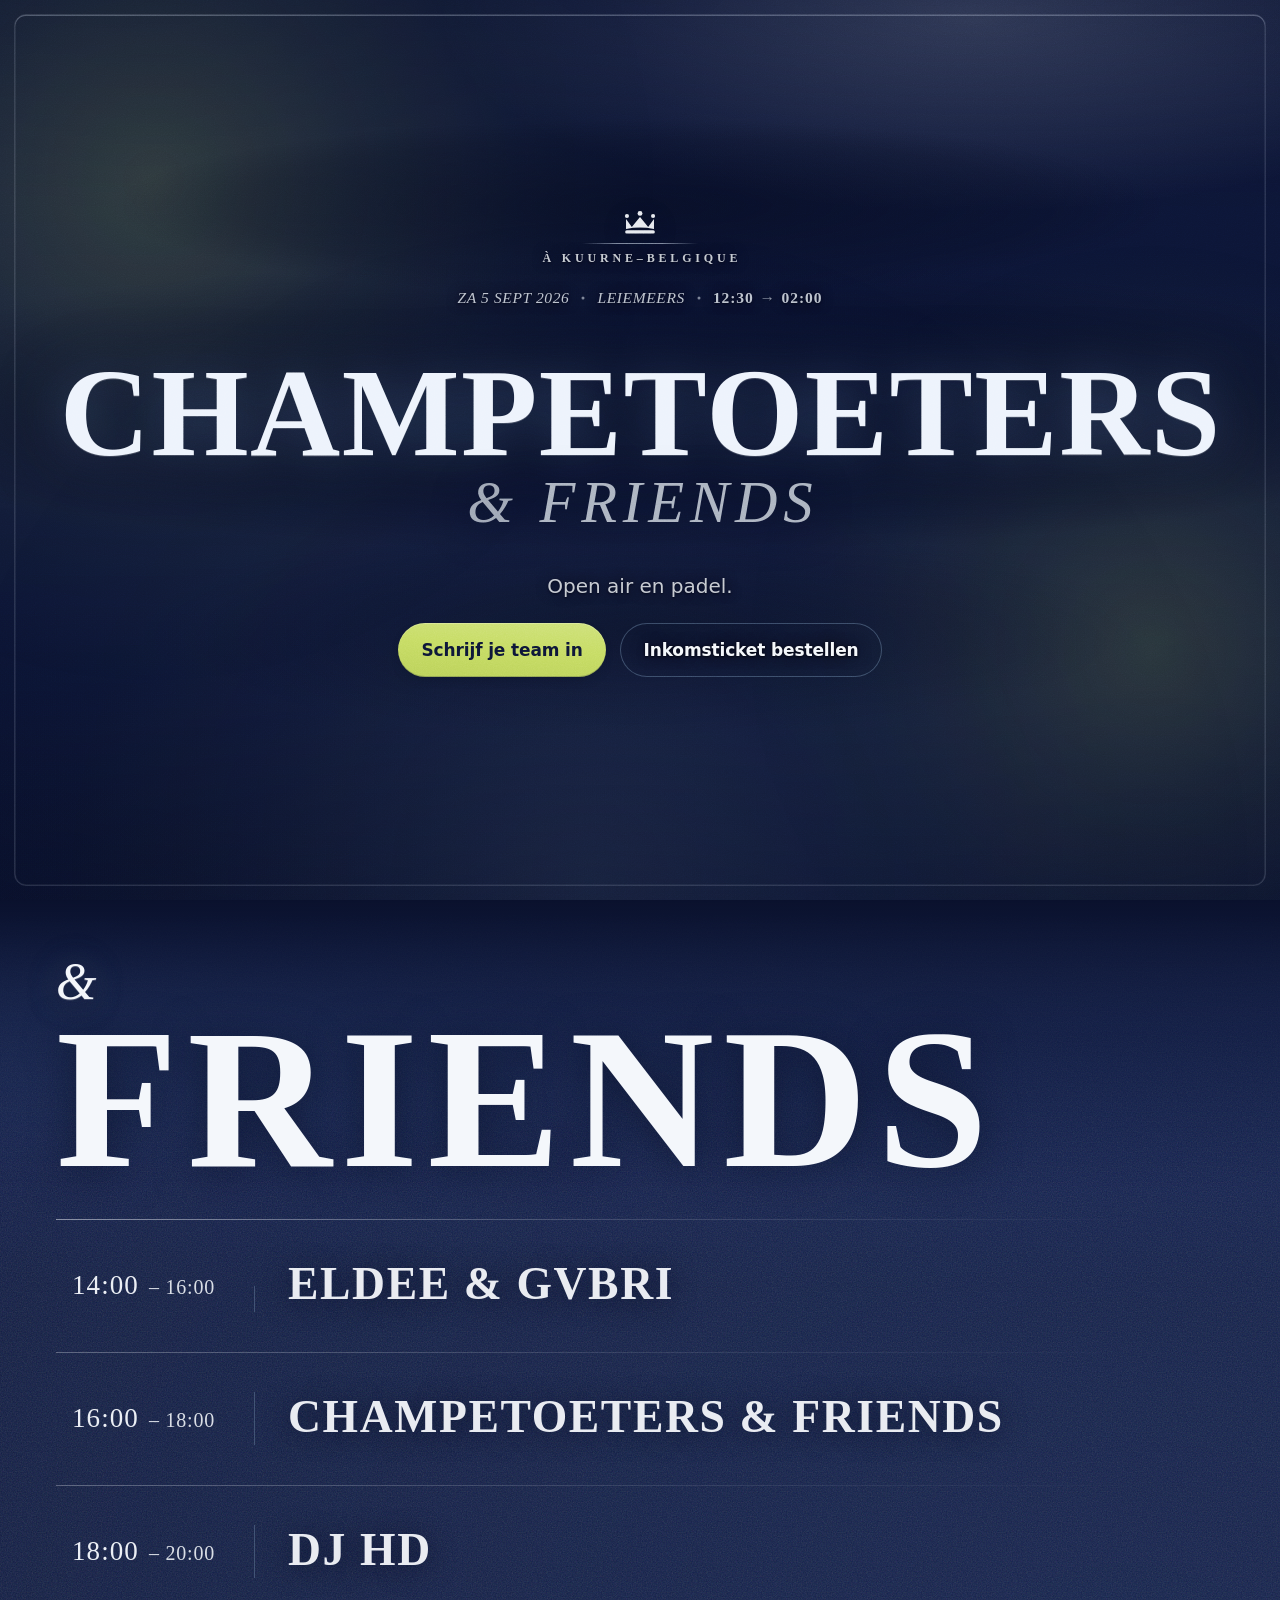
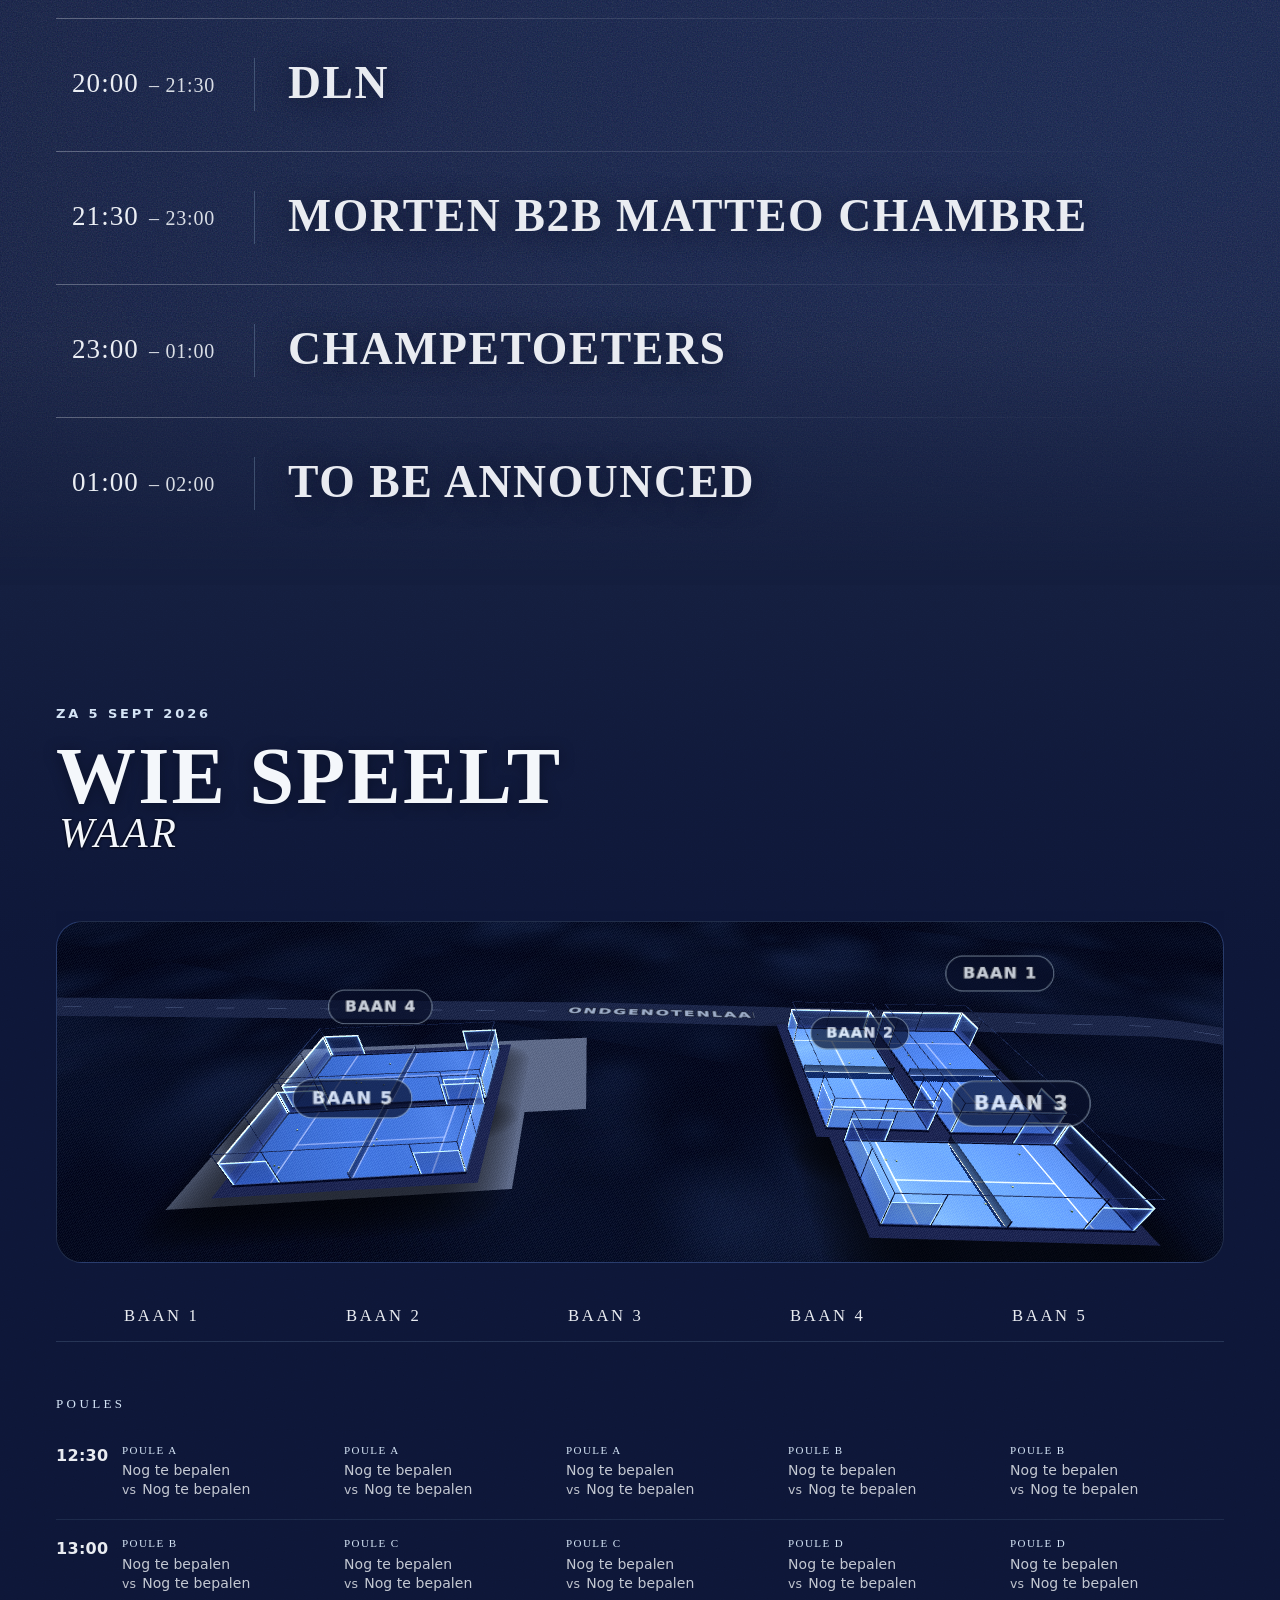
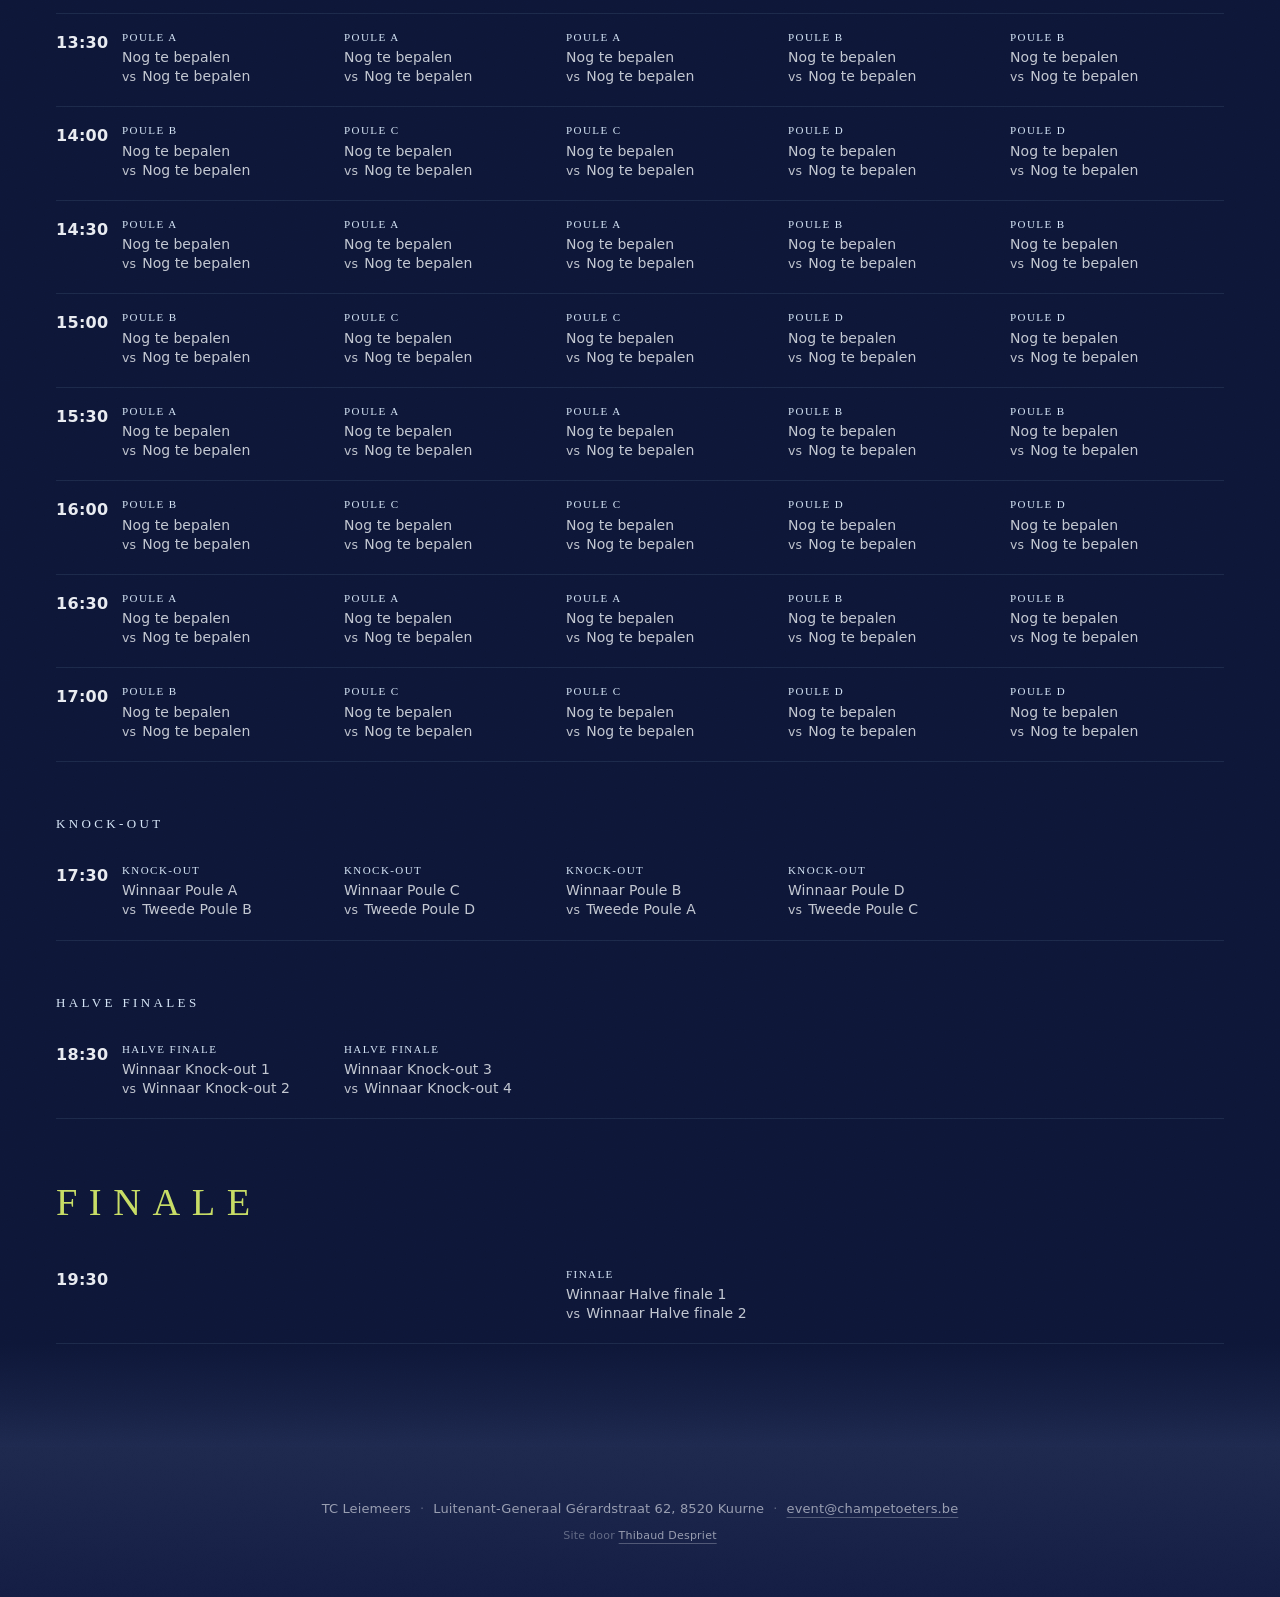
==== index.html @ 728d6260 "Revert "speelschema: elke onbekende ploeg leest \"TBD\"" TBD las slechter in het raster. Terug naar " ====
<!doctype html>
<html lang="nl" class="has-glass-filters page-landing">
<head>
<meta charset="utf-8">
<meta name="viewport" content="width=device-width, initial-scale=1, viewport-fit=cover">
<meta name="theme-color" content="#0D1637">
<title>CHAMPETOETERS</title>
<meta name="description" content="CHAMPETOETERS &amp; FRIENDS. Open air en padel op TC Leiemeers in Kuurne. Zaterdag 5 september 2026, van 12:30 tot 02:00.">
<meta property="og:title" content="CHAMPETOETERS &amp; FRIENDS · Open air en padel">
<meta property="og:description" content="TC Leiemeers, Kuurne · zaterdag 5 september 2026 · 12:30 → 02:00">
<meta property="og:type" content="website">
<meta property="og:url" content="https://champetoeters.be/">
<meta property="og:site_name" content="CHAMPETOETERS &amp; FRIENDS">
<meta property="og:locale" content="nl_BE">
<meta property="og:image" content="https://champetoeters.be/og.jpg">
<meta property="og:image:width" content="1200">
<meta property="og:image:height" content="630">
<meta name="twitter:card" content="summary_large_image">
<link rel="icon" type="image/svg+xml" href="favicon.svg?v=1787768010">
<link rel="apple-touch-icon" href="apple-touch-icon.png?v=1787768010">
<link rel="stylesheet" href="css/tokens.css?v=1787768010">
<link rel="stylesheet" href="css/base.css?v=1787768010">
<link rel="stylesheet" href="css/glass.css?v=1787768010">
<link rel="stylesheet" href="css/shell.css?v=1787768010">
<link rel="stylesheet" href="css/hero.css?v=1787768010">
<link rel="stylesheet" href="css/lineup.css?v=1787768010">
<link rel="stylesheet" href="css/timetable.css?v=1787768010">
<link rel="stylesheet" href="css/courts3d.css?v=1787768010">
</head>
<body>
<svg class="glass-defs" aria-hidden="true" focusable="false" width="0" height="0"
     style="position:absolute;width:0;height:0;overflow:hidden">
  <!-- ⚠️ INERT, BUT KEEP IT. glass.css no longer references these filters (the
       lens went with the photographic ground), yet this block is the master
       copy that tools/injectdefs.py propagates into every page, and it is the
       only shape a working lens may take. Two measured Chromium facts:
         1. a filter referenced from ANY other document — data: URI, base64 or
            a separate .svg — is a SILENT no-op in filter and backdrop-filter,
            so the defs must be same-document, a child of <body>;
         2. a filter whose map comes from <feImage> is tainted and Chromium
            then silently drops feDisplacementMap, so the map has to be built
            from primitives, as below.
       `class="has-glass-filters"` on <html> is the switch. -->

  <!-- REFRACTION — one displacement pass. -->
  <filter id="gl-refract" x="0%" y="0%" width="100%" height="100%"
          color-interpolation-filters="sRGB" primitiveUnits="userSpaceOnUse">
    <!-- The map: a blurred flood plateau, central-differenced in x and y. The
         derivative of a plateau is zero across the flat middle and a smooth
         signed bump at each border — i.e. a surface normal. Absolute px, so
         the bevel is the same width on a 300px chip and a 1200px panel. -->
    <feFlood flood-color="#fff" flood-opacity="1" result="plate"/>
    <feGaussianBlur in="plate" stdDeviation="6" result="b"/>
    <feOffset in="b" dx="8"  dy="0"  result="xp"/>
    <feOffset in="b" dx="-8" dy="0"  result="xm"/>
    <feOffset in="b" dx="0"  dy="8"  result="yp"/>
    <feOffset in="b" dx="0"  dy="-8" result="ym"/>
    <feComposite in="xp" in2="xm" operator="arithmetic" k2="0.5" k3="-0.5" k4="0.5" result="ax"/>
    <feComposite in="yp" in2="ym" operator="arithmetic" k2="0.5" k3="-0.5" k4="0.5" result="ay"/>
    <feColorMatrix in="ax" result="nx" type="matrix"
                   values="0 0 0 1 0  0 0 0 0 0  0 0 0 0 0  0 0 0 0 1"/>
    <feColorMatrix in="ay" result="ny" type="matrix"
                   values="0 0 0 0 0  0 0 0 1 0  0 0 0 0 0  0 0 0 0 1"/>
    <feComposite in="nx" in2="ny" operator="arithmetic" k2="1" k3="1" result="n"/>
    <feGaussianBlur in="SourceGraphic" stdDeviation="1.1" result="src"/>
    <feDisplacementMap in="src" in2="n" scale="26"
                       xChannelSelector="R" yChannelSelector="G"/>
  </filter>

  <!-- DISPERSION — the same map sampled twice, red further out than blue-green,
       screened back together. Focal surfaces only. -->
  <filter id="gl-disperse" x="0%" y="0%" width="100%" height="100%"
          color-interpolation-filters="sRGB" primitiveUnits="userSpaceOnUse">
    <feFlood flood-color="#fff" flood-opacity="1" result="plate"/>
    <feGaussianBlur in="plate" stdDeviation="6" result="b"/>
    <feOffset in="b" dx="8"  dy="0"  result="xp"/>
    <feOffset in="b" dx="-8" dy="0"  result="xm"/>
    <feOffset in="b" dx="0"  dy="8"  result="yp"/>
    <feOffset in="b" dx="0"  dy="-8" result="ym"/>
    <feComposite in="xp" in2="xm" operator="arithmetic" k2="0.5" k3="-0.5" k4="0.5" result="ax"/>
    <feComposite in="yp" in2="ym" operator="arithmetic" k2="0.5" k3="-0.5" k4="0.5" result="ay"/>
    <feColorMatrix in="ax" result="nx" type="matrix"
                   values="0 0 0 1 0  0 0 0 0 0  0 0 0 0 0  0 0 0 0 1"/>
    <feColorMatrix in="ay" result="ny" type="matrix"
                   values="0 0 0 0 0  0 0 0 1 0  0 0 0 0 0  0 0 0 0 1"/>
    <feComposite in="nx" in2="ny" operator="arithmetic" k2="1" k3="1" result="n"/>
    <feGaussianBlur in="SourceGraphic" stdDeviation="1.3" result="src"/>
    <feDisplacementMap in="src" in2="n" scale="31"
                       xChannelSelector="R" yChannelSelector="G" result="dr"/>
    <feDisplacementMap in="src" in2="n" scale="25"
                       xChannelSelector="R" yChannelSelector="G" result="db"/>
    <feColorMatrix in="dr" result="cr" type="matrix"
                   values="1 0 0 0 0  0 0 0 0 0  0 0 0 0 0  0 0 0 1 0"/>
    <feColorMatrix in="db" result="cb" type="matrix"
                   values="0 0 0 0 0  0 1 0 0 0  0 0 1 0 0  0 0 0 1 0"/>
    <feBlend in="cr" in2="cb" mode="screen"/>
  </filter>
</svg>
  <a class="skip-link" href="#main">Naar de inhoud</a>
  <!-- Music first, padel after (client): hero → the bill → the sheet, and the
       page settles into the night on the way down. -->
  <div id="app" data-sections="hero,lineup,timetable" aria-busy="true">
    <main id="main"></main>
  </div>

  <!-- Where it is and who to ask. One quiet line: the address appeared nowhere
       else on the site, and a visitor deciding to come needs it. Values match
       data/event.json; the address is the club's real one. -->
  <footer class="site-foot">
    <i class="u-grain" aria-hidden="true"></i>
    <p class="site-foot__line">
      <span>TC Leiemeers</span>
      <span class="site-foot__sep" aria-hidden="true">&middot;</span>
      <span>Luitenant-Generaal G&eacute;rardstraat 62, 8520 Kuurne</span>
      <span class="site-foot__sep" aria-hidden="true">&middot;</span>
      <a href="mailto:event@champetoeters.be" data-foot-mail>event@champetoeters.be</a>
    </p>
    <p class="site-foot__credit">
      Site door
      <a href="https://www.linkedin.com/in/thibaud-despriet-38551425a/"
         rel="author noopener" target="_blank">Thibaud Despriet</a>
    </p>
  </footer>

  <!-- Integration seam. Must load BEFORE app.js so sections can read it. -->
  <script src="js/config.js?v=1787768010"></script>
  <script>
    /* The contact address has one home: config.js. The markup above carries the
       same value so the line is never empty if this never runs. */
    (function () {
      var a = document.querySelector('[data-foot-mail]');
      var mail = (window.CHAMP_CONFIG || {}).contactEmail;
      if (a && mail) { a.textContent = mail; a.href = 'mailto:' + mail; }
    })();
  </script>
  <!-- Live layer: the bracket resolver and the state/clock helper. Classic
       scripts, so they run before the deferred module below — both the
       timetable and the lineup read them during init. -->
  <script src="js/bracket.js?v=1787768010"></script>
  <script src="js/livedata.js?v=1787768010"></script>
  <script type="module" src="js/app.js?v=1787768010"></script>
</body>
</html>
---- css/tokens.css ----
/* ============================================================================
   tokens.css — CHAMPETOETERS & FRIENDS design tokens
   Owned by: glass builder. Consume these; never redefine them in a section.
   Palette: cobalt monochrome + exactly one accent (--ball). No second accent.
   ========================================================================= */

:root {
  /* ---- 1. Colour (BRIEF §5, sampled from refs/brand-poster.png) --------- */
  --navy-900: #0D1637;
  --navy-800: #142760;
  --navy-700: #1B2C61;
  --navy-600: #223B7A;
  --blue-500: #2D4885;
  --blue-400: #364E85;
  --blue-300: #3A5A97;
  --blue-200: #40609C;
  --blue-100: #4A6BA4;
  --blue-050: #5273AA;
  --haze:     #7C99B6;
  --ball:     #C6DC63;   /* THE accent */
  --ball-deep:#AAC14B;
  --paper:    #F4F7FB;

  --paper-dim:  rgba(244, 247, 251, .74);
  --paper-mute: rgba(244, 247, 251, .68);   /* meta only, never body copy */
  --paper-faint:rgba(244, 247, 251, .16);

  /* space-separated triplets, for rgb(var(--x) / alpha) */
  --navy-900-rgb: 13 22 55;
  --navy-800-rgb: 20 39 96;
  --navy-700-rgb: 27 44 97;
  --navy-600-rgb: 34 59 122;
  --blue-500-rgb: 45 72 133;
  --blue-300-rgb: 58 90 151;
  --blue-100-rgb: 74 107 164;
  --blue-050-rgb: 82 115 170;
  --haze-rgb:     124 153 182;
  --ball-rgb:     198 220 99;
  --ball-deep-rgb:170 193 75;
  --paper-rgb:    244 247 251;

  --ok:     var(--ball);
  --live:   var(--ball);
  --danger: var(--ball-deep);

  /* Deprecated pre-rebrand aliases. Do not use in new code. */
  --court:     var(--blue-300);
  --court-lift:var(--blue-050);
  --turf:      var(--navy-700);
  --gold:      var(--ball);
  --gold-lift: var(--ball);
  --coral:     var(--ball);
  --coral-lift:var(--ball-deep);
  --ink-900:   var(--navy-900);
  --ink-800:   var(--navy-800);
  --court-rgb: var(--blue-300-rgb);
  --turf-rgb:  var(--navy-700-rgb);
  --gold-rgb:  var(--ball-rgb);
  --coral-rgb: var(--ball-rgb);
  --ink-900-rgb: var(--navy-900-rgb);
  --ink-800-rgb: var(--navy-800-rgb);

  /* ---- 2. Glass material ----------------------------------------------
     ⚠️ Transmission and legibility are separate budgets. The fill buys
     transmission only; contrast is bought locally with --g-ink. Never raise a
     fill to fix text — raise --g-ink, or use .glass--frost.                */

  --g-blur:        11px;
  --g-blur-panel:  11px;
  --g-blur-bar:    12px;
  --g-blur-pill:    9px;
  --g-blur-inset:   8px;
  --g-blur-frost:  22px;

  --g-sat:      1.45;
  --g-bright:   .88;
  --g-contrast: 1.12;

  --g-fill:       rgb(var(--navy-900-rgb) / .16);
  --g-fill-panel: rgb(var(--navy-900-rgb) / .16);
  --g-fill-bar:   rgb(var(--navy-900-rgb) / .22);
  --g-fill-pill:  rgb(var(--navy-800-rgb) / .30);
  --g-fill-inset: rgb(6 11 30 / .72);   /* a well is a hole, not a window */
  --g-fill-frost: rgb(var(--navy-900-rgb) / .52);
  --g-fill-flat:  rgb(18 32 70 / .84);

  /* Local scrim: a tight halo under the glyphs only, so contrast is won in
     the few pixels that need it and the rest of the pane stays a window. */
  --g-ink:      0 1px 2px rgb(2 5 16 / .70),
                0 0 3px  rgb(2 5 16 / .78),
                0 0 13px rgb(3 7 22 / .62);
  --g-ink-soft: 0 1px 2px rgb(2 5 16 / .48), 0 0 4px rgb(2 5 16 / .40);

  /* Sheen — one lit film, head to foot. The only broad light on a pane. */
  --g-sheen-top: rgb(var(--haze-rgb) / .055);
  --g-sheen-bot: rgb(var(--navy-900-rgb) / .18);

  /* Rim — A LIT EDGE, NOT A LIGHT SOURCE. Three hairlines, 1px each, over the
     drawn gradient ground. Measured peak rel-luminance around the registration
     panel: 0.096 (was 0.211 with a wide specular band — the "white highlight"
     the client rejected). Re-measure off rendered pixels before raising these. */
  --g-rim:      rgb(var(--paper-rgb) / .085);  /* lit top edge      */
  --g-rim-soft: rgb(var(--haze-rgb) / .15);    /* hairline all round */
  --g-rim-dark: rgb(3 6 18 / .26);             /* shaded foot        */

  --g-tint: transparent;

  /* ---- 3. Shadow — one stop each --------------------------------------- */
  --sh-contact: 0 24px 54px -26px rgb(2 5 16 / .78);
  --sh-card:    0 16px 36px -22px rgb(2 5 16 / .72);
  --sh-bar:     0 12px 28px -18px rgb(2 5 16 / .70);
  --sh-pill:    0 5px 14px -9px   rgb(2 5 16 / .52);
  --sh-lift:    0 28px 62px -28px rgb(2 5 16 / .82);

  /* ---- 4. Radii — ONE RADIUS PER SURFACE -------------------------------
     Three tiers only, and they must never be mixed inside one panel:
       --r-2xl / --r-xl   THE SURFACE: panel, card, ticket.
       --r-well           anything cut INTO a surface: inputs, wells, tracks.
                          Small enough that it cannot echo the surface arc.
       --r-pill           controls, chips, steppers.
     --r-sm / --r-md are aliases of --r-well so a section reaching for a
     "medium" corner inside a panel still lands on the single inner radius. */
  --r-well: 10px;
  --r-xs:    8px;
  --r-sm:   10px;
  --r-md:   10px;
  --r-lg:   22px;
  --r-xl:   26px;
  --r-2xl:  30px;
  --r-3xl:  38px;
  --r-pill: 999px;

  /* ---- 5. Type — Didone display, sans UI (BRIEF §1.3, §5) -------------- */
  --font-display: "Playfair Display", "Didot", "Bodoni 72", "Bodoni 72 Oldstyle",
                  "Big Caslon", "Times New Roman", Times, serif;
  --font-ui: -apple-system, BlinkMacSystemFont, "Segoe UI", Inter, system-ui,
             "Helvetica Neue", Arial, sans-serif;
  --font-mono: ui-monospace, SFMono-Regular, "SF Mono", Menlo, Consolas, monospace;
  --f-sans: var(--font-ui);    /* deprecated alias */
  --f-mono: var(--font-mono);  /* deprecated alias */

  --fs-display: clamp(1.85rem, 8.5vw, 7.5rem);
  --fs-h1:      clamp(1.95rem, 5.2vw, 3.6rem);
  --fs-h2:      clamp(1.5rem, 3.2vw, 2.35rem);
  --fs-h3:      clamp(1.12rem, 2vw, 1.4rem);
  --fs-lead:    clamp(1.02rem, 1.4vw, 1.22rem);
  --fs-body:    1rem;
  --fs-sm:      .875rem;
  --fs-xs:      .75rem;
  --fs-eyebrow: .7rem;

  --lh-display: 1.0;
  --lh-head:    1.12;
  --lh-body:    1.62;

  --ls-display: .055em;
  --ls-head:    .02em;
  --ls-body:    0em;
  --ls-eyebrow: .22em;

  --fw-reg: 400;
  --fw-med: 500;
  --fw-semi:600;
  --fw-bold:700;

  /* ---- 6. Space & layout ----------------------------------------------- */
  --sp-1: 4px;  --sp-2: 8px;  --sp-3: 12px; --sp-4: 16px;
  --sp-5: 24px; --sp-6: 32px; --sp-7: 48px; --sp-8: 64px;
  --sp-9: 96px; --sp-10:128px;

  --gutter:   clamp(18px, 4.6vw, 56px);
  --maxw:     1180px;
  --maxw-nar: 760px;
  --section-y: clamp(56px, 9vw, 128px);

  /* ---- 7. Grain — the poster is film. One tile, rasterised once. -------- */
  --grain-opacity: .042;
  --grain-size: 150px;
  --grain-tile: url("data:image/svg+xml;utf8,<svg xmlns='http://www.w3.org/2000/svg' width='150' height='150'><filter id='g'><feTurbulence type='fractalNoise' baseFrequency='.9' numOctaves='3' stitchTiles='stitch'/><feColorMatrix type='saturate' values='0'/></filter><rect width='150' height='150' filter='url(%23g)' opacity='.62'/></svg>");
  --grain-surface: url("data:image/svg+xml;utf8,<svg xmlns='http://www.w3.org/2000/svg' width='150' height='150'><filter id='g'><feTurbulence type='fractalNoise' baseFrequency='.9' numOctaves='3' stitchTiles='stitch'/><feColorMatrix type='saturate' values='0'/></filter><rect width='150' height='150' filter='url(%23g)' opacity='.085'/></svg>");

  /* ---- 8. Motion ------------------------------------------------------- */
  --ease-glass:  cubic-bezier(.22, 1, .36, 1);
  --ease-out:    cubic-bezier(.16, 1, .3, 1);
  --ease-in-out: cubic-bezier(.65, 0, .35, 1);
  --dur-1: 120ms;
  --dur-2: 240ms;
  --dur-3: 480ms;
  --dur-4: 900ms;

  /* ---- 9. Z-index scale ------------------------------------------------ */
  --z-base:    0;
  --z-raised: 10;
  --z-sticky:100;
  --z-bar:   200;
  --z-overlay:300;
  --z-modal: 400;
  --z-toast: 500;

  /* ---- 10. Focus ------------------------------------------------------- */
  --focus-ring: 0 0 0 2px rgb(var(--navy-900-rgb) / .95),
                0 0 0 4px rgb(var(--ball-rgb) / .95),
                0 0 22px -2px rgb(var(--ball-rgb) / .55);
}

/* Coarse pointers: cheaper blur. The perf gate lives here (BRIEF §4). */
@media (pointer: coarse) {
  :root {
    --g-blur:        7px;
    --g-blur-panel:  7px;
    --g-blur-bar:    9px;
    --g-blur-frost: 15px;
  }
}

@media (prefers-reduced-motion: reduce) {
  :root { --dur-1: 1ms; --dur-2: 1ms; --dur-3: 1ms; --dur-4: 1ms; }
}
---- css/base.css ----
/* ============================================================================
   base.css — reset, page ground, type scale, layout primitives, .u-* utilities
   Owned by: glass builder. Depends on: tokens.css.
   The ground itself is drawn in shell.css; this file only owns the base
   colour, the grain layer and the type/layout utilities.
   ========================================================================= */

/* ---- 1. Reset ------------------------------------------------------------ */

*, *::before, *::after { box-sizing: border-box; }

html {
  -webkit-text-size-adjust: 100%;
  text-size-adjust: 100%;
  scroll-behavior: smooth;
  scroll-padding-top: 96px;
  background: var(--navy-900);
}

body,
h1, h2, h3, h4, h5, h6,
p, figure, blockquote, dl, dd, ol, ul, fieldset, legend {
  margin: 0;
  padding: 0;
}

ol[class], ul[class] { list-style: none; }

img, svg, video, canvas, picture { display: block; max-width: 100%; }
img, video { height: auto; }

input, button, textarea, select { font: inherit; color: inherit; letter-spacing: inherit; }
button { background: none; border: 0; cursor: pointer; }
table { border-collapse: collapse; border-spacing: 0; }
fieldset { border: 0; min-width: 0; }
a { color: inherit; text-decoration: none; }

hr {
  border: 0;
  height: 1px;
  background: linear-gradient(90deg, transparent,
    rgb(var(--haze-rgb) / .34) 22%, rgb(var(--haze-rgb) / .34) 78%, transparent);
  margin: var(--sp-6) 0;
}

::selection { background: rgb(var(--ball-rgb) / .34); color: var(--paper); }

:where(:focus-visible) {
  outline: 2px solid var(--ball);
  outline-offset: 3px;
  border-radius: var(--r-xs);
}

/* ---- 2. Page ground ------------------------------------------------------
   Never blurred (BRIEF §4 rule 1). Painted once, static, GPU-cheap.        */

body {
  min-height: 100%;
  font-family: var(--font-ui);
  font-size: var(--fs-body);
  line-height: var(--lh-body);
  letter-spacing: var(--ls-body);
  font-weight: var(--fw-reg);
  color: var(--paper);
  /* MUST stay transparent: .bg-field sits at z-index:-2 and a background on
     <body> would paint above it. <html> carries the base colour. */
  background-color: transparent;
  -webkit-font-smoothing: antialiased;
  -moz-osx-font-smoothing: grayscale;
  text-rendering: optimizeLegibility;
  overflow-x: hidden;
}

/* Solid brand base under everything. The photographic court plates are gone
   for good (BRIEF §0) — the ground is drawn in shell.css. */
.bg-field {
  position: fixed;
  inset: 0;
  z-index: -2;
  pointer-events: none;
  background-color: var(--navy-900);
}

/* ---- 3. Grain ------------------------------------------------------------
   The poster is film. One 150px tile, rasterised once and repeated.        */

.u-grain,
.bg-grain {
  pointer-events: none;
  background-image: var(--grain-tile);
  background-size: var(--grain-size) var(--grain-size);
  background-repeat: repeat;
  opacity: var(--grain-opacity);
  mix-blend-mode: overlay;
}

.bg-grain { position: fixed; inset: 0; z-index: -1; }

/* grain scoped to one surface: <div class="glass glass--panel"><i class="u-grain"></i> */
.u-grain { position: absolute; inset: 0; border-radius: inherit; z-index: 0; }

/* ---- 4. Skip link -------------------------------------------------------- */

.skip-link {
  position: absolute;
  left: 50%;
  top: 0;
  transform: translate(-50%, -140%);
  z-index: var(--z-toast);
  padding: 12px 20px;
  border-radius: 0 0 var(--r-md) var(--r-md);
  background: var(--navy-800);
  color: var(--paper);
  font-size: var(--fs-sm);
  font-weight: var(--fw-semi);
  box-shadow: var(--sh-card);
}
.skip-link:focus-visible { transform: translate(-50%, 0); outline-offset: -4px; }

/* ---- 5. Type scale ------------------------------------------------------ */

h1, h2, h3, h4, h5, h6 {
  font-family: var(--font-display);
  font-weight: var(--fw-bold);
  line-height: var(--lh-head);
  letter-spacing: var(--ls-head);
  text-wrap: balance;
}
h1 { font-size: var(--fs-h1); letter-spacing: .035em; text-transform: uppercase; }
h2 { font-size: var(--fs-h2); letter-spacing: .03em;  text-transform: uppercase; }
h3 { font-size: var(--fs-h3); letter-spacing: .02em; }
h4 { font-family: var(--font-ui); font-size: 1rem; font-weight: var(--fw-semi); letter-spacing: 0; }

p { text-wrap: pretty; }
p + p { margin-top: .85em; }
small { font-size: var(--fs-sm); }
strong, b { font-weight: var(--fw-semi); }
em, i { font-style: italic; }
code, kbd, samp, pre { font-family: var(--font-mono); font-size: .875em; }

/* ---- 6. Layout primitives ----------------------------------------------- */

.u-container {
  width: 100%;
  max-width: calc(var(--maxw) + var(--gutter) * 2);
  margin-inline: auto;
  padding-inline: var(--gutter);
}
.u-container--narrow { max-width: calc(var(--maxw-nar) + var(--gutter) * 2); }
.u-container--wide   { max-width: calc(1400px + var(--gutter) * 2); }

.u-section { position: relative; padding-block: var(--section-y); }
.u-section--tight { padding-block: clamp(36px, 5.5vw, 72px); }
.section { position: relative; }

.u-stack     { display: flex; flex-direction: column; gap: var(--sp-4); }
.u-stack--sm { gap: var(--sp-2); }
.u-stack--lg { gap: var(--sp-6); }
.u-stack--xl { gap: var(--sp-7); }

.u-row { display: flex; align-items: center; gap: var(--sp-3); flex-wrap: wrap; }
.u-row--between { justify-content: space-between; }
.u-row--end     { justify-content: flex-end; }
.u-row--center  { justify-content: center; }
.u-row--top     { align-items: flex-start; }

.u-grid    { display: grid; gap: var(--sp-5);
             grid-template-columns: repeat(auto-fit, minmax(min(260px, 100%), 1fr)); }
.u-grid--2 { grid-template-columns: repeat(auto-fit, minmax(min(320px, 100%), 1fr)); }
.u-grid--3 { grid-template-columns: repeat(auto-fit, minmax(min(220px, 100%), 1fr)); }
.u-grid--4 { grid-template-columns: repeat(auto-fit, minmax(min(168px, 100%), 1fr)); }

.u-spacer { flex: 1 1 auto; }

/* ---- 7. Type utilities (BRIEF §10) --------------------------------------
   ⚠️ NO `background-clip: text` ANYWHERE ON THIS SITE. It is banned: over
   transparent ink it fails silently — no error, no warning, just a headline
   that is not there — and it shipped invisible three times. Display type
   paints a solid fill.                                                     */

.u-display {
  font-family: var(--font-display);
  font-size: var(--fs-display);
  font-weight: var(--fw-bold);
  line-height: var(--lh-display);
  letter-spacing: var(--ls-display);
  text-transform: uppercase;
  text-wrap: balance;
  max-width: 100%;
  color: var(--paper);
  -webkit-text-fill-color: var(--paper);
  text-shadow:
    0 1px 0    rgb(var(--paper-rgb) / .22),
    0 0 34px   rgb(var(--haze-rgb)  / .34),
    0 6px 26px rgb(3 7 22 / .55);
}

/* Italic secondary display line — "& FRIENDS", "5 SEPT / LEIEMEERS KUURNE".
   -webkit-text-fill-color is load-bearing: this class is used both standalone
   and as a span inside an <h1 class="u-display">, and the parent's fill colour
   otherwise wins over `color`. The scrim is tighter than --g-ink because the
   13px pool bleeds through strokes this thin and greys them. */
.u-display--sub {
  font-size: clamp(1.4rem, 4vw, 3rem);
  font-style: italic;
  font-weight: var(--fw-med);
  letter-spacing: .04em;
  background-image: none;
  color: var(--paper);
  -webkit-text-fill-color: var(--paper);
  text-shadow: 0 1px 2px rgb(2 5 16 / .66), 0 0 3px rgb(2 5 16 / .82);
}
.u-display--sm { font-size: clamp(1.7rem, 5vw, 3.4rem); }

.u-serif { font-family: var(--font-display); }
.u-italic { font-style: italic; }

.u-eyebrow {
  display: inline-block;
  font-family: var(--font-ui);
  font-size: var(--fs-eyebrow);
  font-weight: var(--fw-semi);
  letter-spacing: var(--ls-eyebrow);
  text-transform: uppercase;
  line-height: 1.2;
  color: var(--ball);
}
/* --haze is a background token, never ink: at .95 it measures 3.9:1. */
.u-eyebrow--dim { color: var(--paper-dim); }

/* A lead paragraph routinely sits on the bare ground, so it cannot inherit a
   pane's scrim. It carries its own. */
.u-lead {
  font-size: var(--fs-lead);
  line-height: 1.58;
  color: var(--paper-dim);
  max-width: 62ch;
  text-wrap: pretty;
  text-shadow: var(--g-ink);
}

.u-tabular {
  font-variant-numeric: tabular-nums lining-nums;
  font-feature-settings: "tnum" 1, "lnum" 1;
  letter-spacing: -.01em;
}

/* ---- 8. Misc utilities --------------------------------------------------- */

.u-dim   { color: var(--paper-dim); }
.u-mute  { color: var(--paper-mute); }
.u-ball  { color: var(--ball); }
.u-haze  { color: var(--haze); }
.u-center { text-align: center; }
.u-right  { text-align: right; }
.u-nowrap { white-space: nowrap; }
.u-caps   { text-transform: uppercase; letter-spacing: .1em; }
.u-measure    { max-width: 62ch; }
.u-measure-sm { max-width: 46ch; }
.u-relative   { position: relative; z-index: 1; }

.u-sr-only {
  position: absolute !important;
  width: 1px; height: 1px;
  padding: 0; margin: -1px;
  overflow: hidden;
  clip: rect(0 0 0 0);
  clip-path: inset(50%);
  white-space: nowrap;
  border: 0;
}

.u-hide { display: none !important; }
@media (max-width: 719px) { .u-hide-mobile  { display: none !important; } }
@media (min-width: 720px) { .u-hide-desktop { display: none !important; } }

/* ---- 9. Motion policy (BRIEF §4 rule 7) ---------------------------------- */

@media (prefers-reduced-motion: reduce) {
  html { scroll-behavior: auto; }
  *, *::before, *::after {
    animation-duration: .001ms !important;
    animation-iteration-count: 1 !important;
    transition-duration: .001ms !important;
    scroll-behavior: auto !important;
  }
}
---- css/glass.css ----
/* ============================================================================
   glass.css — THE MATERIAL. Owned by: glass builder. Depends on: tokens.css.

   API (BRIEF §10 — fixed contract, do not rename):
     .glass + .glass--panel | --card | --bar | --pill | --inset
     modifiers: .glass--tint-court|gold|coral|turf  .glass--edge
                .glass--frost  .glass--flat
     controls:  .glass-btn (+ --primary --ghost --sm --lg --block)
                .glass-field .glass-label .glass-input .glass-select
                .glass-hint .glass-error .glass-divider

   Four rules:
     1. Never write your own backdrop-filter. If .glass cannot do it, ask.
     2. A pane over ~60% of the viewport must be .glass--flat, or be split into
        cards (BRIEF §4 rule 1).
     3. Never set background / filter / opacity / mask / mix-blend-mode on a
        .glass ELEMENT: any of those makes it a Backdrop Root and ::after then
        has nothing behind it to sample.
     4. One radius per surface. A pane is ONE layer with ONE corner; anything
        cut into it uses --r-well, controls use --r-pill. Never a third arc.

   The rim is a LIT EDGE, NOT A LIGHT SOURCE: three 1px lines, no wide band.
   Re-measure the rim peak off rendered pixels before raising any rim token.
   ========================================================================= */


/* ==========================================================================
   1. BASE PANE
   ========================================================================== */

.glass {
  --g-r: var(--r-xl);
  --g-core-blur: var(--g-blur);
  --g-core-fill: var(--g-fill);
  --g-spec: 1;                   /* rim multiplier; sections may nudge it */

  position: relative;
  z-index: 0;                    /* stacking context for the ::after layer */
  display: block;
  border-radius: var(--g-r);
  padding: clamp(18px, 2.2vw, 26px);
  color: var(--paper);
  text-shadow: var(--g-ink);     /* local scrim, inherited by descendants */
  box-shadow: var(--sh-card);
}

/* Explicitly none, so no stale rule can half-inherit the old specular rim. */
.glass::before { content: none; }

/* THE PANE: inset 0, radius inherited — one surface, one corner, one layer
   carrying the filter, the fill, the tint, the sheen and the rim. */
.glass::after {
  content: "";
  position: absolute;
  inset: 0;
  z-index: -1;
  border-radius: inherit;
  pointer-events: none;

  -webkit-backdrop-filter: blur(var(--g-core-blur)) saturate(var(--g-sat))
                           brightness(var(--g-bright)) contrast(var(--g-contrast));
          backdrop-filter: blur(var(--g-core-blur)) saturate(var(--g-sat))
                           brightness(var(--g-bright)) contrast(var(--g-contrast));

  background-color: var(--g-core-fill);
  background-image:
    linear-gradient(0deg, var(--g-tint), var(--g-tint)),
    linear-gradient(180deg, var(--g-sheen-top) 0%, transparent 40%,
                            var(--g-sheen-bot) 100%);

  box-shadow:
    inset 0  0 0 1px var(--g-rim-soft),
    inset 0  1px 0   var(--g-rim),
    inset 0 -1px 0   var(--g-rim-dark);
}

/* A nested pane must not double the material: a second filter pass inside an
   already-frosted pane buys nothing and costs a full layer. */
.glass .glass { box-shadow: var(--sh-pill); }
.glass .glass::after {
  -webkit-backdrop-filter: none;
          backdrop-filter: none;
  background-color: rgb(var(--haze-rgb) / .10);
  background-image: none;
  box-shadow: inset 0 0 0 1px rgb(var(--paper-rgb) / .08);
}


/* ==========================================================================
   2. REFRACTION — REMOVED

   Nothing here references url(#gl-refract) any more: a displacement map bends
   the BACKDROP, and the ground is now a smooth drawn gradient (BRIEF §0), so
   the lens cost ~11 filter primitives and a second backdrop-filter pass per
   pane to bend nothing visible.

   ⚠️ If a photographic ground ever returns and the lens with it, two Chromium
   facts still hold and cost a round each: a filter referenced from ANOTHER
   document (data: URI, base64, separate .svg) is a SILENT no-op, and a filter
   whose map comes from <feImage> is tainted so feDisplacementMap is silently
   dropped. The map must be built from primitives in a same-document
   <svg class="glass-defs"> block — glass-lab.html holds the master copy and
   tools/injectdefs.py propagates it. Those blocks are currently inert.
   ========================================================================== */


/* ==========================================================================
   3. SIZES  (BRIEF §10)
   ========================================================================== */

.glass--panel {
  --g-r: var(--r-2xl);
  --g-core-blur: var(--g-blur-panel);
  --g-core-fill: var(--g-fill-panel);
  padding: clamp(22px, 3vw, 40px);
  box-shadow: var(--sh-contact);
}

.glass--card {
  --g-r: var(--r-xl);
  --g-core-blur: var(--g-blur);
  --g-core-fill: var(--g-fill);
  padding: clamp(16px, 1.8vw, 22px);
}

.glass--bar {
  --g-r: var(--r-pill);
  --g-core-blur: var(--g-blur-bar);
  --g-core-fill: var(--g-fill-bar);
  display: flex;
  align-items: center;
  gap: var(--sp-2);
  padding: 8px 10px;
  box-shadow: var(--sh-bar);
}

.glass--pill {
  --g-r: var(--r-pill);
  --g-core-blur: var(--g-blur-pill);
  --g-core-fill: var(--g-fill-pill);
  display: inline-flex;
  align-items: center;
  gap: .45em;
  padding: 6px 14px;
  min-height: 30px;
  border-radius: var(--r-pill);
  font-family: var(--font-ui);
  font-size: var(--fs-xs);
  font-weight: var(--fw-semi);
  letter-spacing: .1em;
  text-transform: uppercase;
  line-height: 1.2;
  white-space: nowrap;
  box-shadow: var(--sh-pill);
}

/* A well is cut INTO a pane, so it has no rim and no filter of its own — the
   pane behind it is already frosted. --r-well keeps its corner from echoing
   the surface arc (that echo was the client's "multiple corners"). */
.glass--inset {
  --g-r: var(--r-well);
  padding: clamp(12px, 1.4vw, 18px);
  background-color: var(--g-fill-inset);
  box-shadow:
    inset 0 2px 4px rgb(2 5 16 / .46),
    inset 0 0 0 1px rgb(2 5 16 / .34);
  text-shadow: var(--g-ink-soft);   /* already dark; go light on the scrim */
}
.glass--inset::before,
.glass--inset::after { display: none; }


/* ==========================================================================
   4. TINTS  (BRIEF §10 — names are a fixed contract)
   Four positions on one cobalt scale plus the single accent, ~.10 alpha, so
   they colour what you see through the pane instead of hiding it.
   ========================================================================== */

.glass--tint-court { --g-tint: rgb(var(--blue-300-rgb) / .10); }
.glass--tint-turf  { --g-tint: rgb(var(--navy-700-rgb) / .16); }
.glass--tint-gold  { --g-tint: rgb(var(--ball-rgb) / .05);
                     --g-rim-soft: rgb(var(--ball-rgb) / .20); }
.glass--tint-coral { --g-tint: rgb(var(--ball-deep-rgb) / .08);
                     --g-rim-soft: rgb(var(--ball-rgb) / .28); }


/* ==========================================================================
   5. MODIFIERS  (BRIEF §10)
   ========================================================================== */

/* Focal surface. It is lifted off the ground, NOT lit brighter — a brighter
   rim here is what produced the white corner bloom the client rejected. */
.glass--edge { --g-spec: 1.1; box-shadow: var(--sh-lift); }

/* The one dense surface: for a paragraph over a genuinely light region. Every
   .frost is a hole in the see-through-ness, so use it sparingly. */
.glass--frost {
  --g-core-blur: var(--g-blur-frost);
  --g-core-fill: var(--g-fill-frost);
  --g-spec: .85;
}

/* No blur at all — mandatory on anything that moves (BRIEF §4 rule 2). */
.glass--flat,
.glass--flat::after {
  -webkit-backdrop-filter: none !important;
          backdrop-filter: none !important;
}
.glass--flat {
  --g-core-fill: var(--g-fill-flat);
  background-color: transparent;
}


/* ==========================================================================
   6. BUTTONS  (BRIEF §10)
   One filter pass, no pseudo-element ring, no transform on hover/press — a
   blurred surface must never move (BRIEF §4 rule 2), so the press reads
   through fill and inner shadow.
   ========================================================================== */

.glass-btn {
  position: relative;
  display: inline-flex;
  align-items: center;
  justify-content: center;
  gap: .55em;
  min-height: 44px;
  min-width: 44px;
  padding: 0 24px;
  border-radius: var(--r-pill);
  font-family: var(--font-ui);
  font-size: .95rem;
  font-weight: var(--fw-semi);
  letter-spacing: .012em;
  line-height: 1;
  text-align: center;
  white-space: nowrap;
  cursor: pointer;
  color: var(--paper);
  text-shadow: var(--g-ink);     /* a control can appear outside a pane */
  background-color: rgb(var(--blue-300-rgb) / .30);
  -webkit-backdrop-filter: blur(11px) saturate(1.6) brightness(.94);
          backdrop-filter: blur(11px) saturate(1.6) brightness(.94);
  box-shadow:
    inset 0 1px 0  rgb(var(--paper-rgb) / .16),
    inset 0 0 0 1px rgb(var(--haze-rgb) / .22),
    inset 0 -1px 0 rgb(2 5 16 / .34),
    var(--sh-pill);
  transition:
    background-color var(--dur-1) var(--ease-glass),
    color            var(--dur-1) var(--ease-glass),
    opacity          var(--dur-1) var(--ease-glass);
}

.glass-btn:hover,
.glass-btn[data-state="hover"] { background-color: rgb(var(--blue-100-rgb) / .46); }

/* [data-state] mirrors :hover / :active so screenshots can pin a state
   without a pointer. Never set it in production markup. */
.glass-btn:active,
.glass-btn[data-state="active"] {
  background-color: rgb(var(--navy-800-rgb) / .62);
  box-shadow:
    inset 0 2px 6px rgb(2 5 16 / .60),
    inset 0 0 0 1px rgb(var(--haze-rgb) / .22),
    0 2px 6px -4px rgb(2 5 16 / .6);
}

.glass-btn:focus-visible {
  outline: none;
  box-shadow:
    inset 0 0 0 1px rgb(var(--haze-rgb) / .22),
    var(--focus-ring);
}

.glass-btn[disabled],
.glass-btn[aria-disabled="true"],
.glass-btn--disabled {
  cursor: not-allowed;
  opacity: .42;
  color: var(--paper-mute);
  background-color: rgb(var(--navy-800-rgb) / .40);
  box-shadow: inset 0 0 0 1px rgb(var(--haze-rgb) / .16);
}

/* PRIMARY — the one accent. Opaque, so it needs no filter at all. */
.glass-btn--primary {
  color: var(--navy-900);
  text-shadow: none;             /* dark ink on an opaque accent */
  background-color: var(--ball);
  background-image: linear-gradient(184deg,
    rgb(255 255 255 / .14) 0%, rgb(255 255 255 / 0) 46%,
    rgb(var(--ball-deep-rgb) / .42) 100%);
  -webkit-backdrop-filter: none;
          backdrop-filter: none;
  box-shadow:
    inset 0 1px 0  rgb(255 255 255 / .24),
    inset 0 -1px 0 rgb(var(--navy-900-rgb) / .24),
    var(--sh-pill);
}
.glass-btn--primary:hover,
.glass-btn--primary[data-state="hover"] { background-color: #D3E779; }
.glass-btn--primary:active,
.glass-btn--primary[data-state="active"] {
  background-color: var(--ball-deep);
  box-shadow: inset 0 2px 6px rgb(var(--navy-900-rgb) / .38),
              0 2px 6px -4px rgb(2 5 16 / .6);
}
.glass-btn--primary[disabled] { color: var(--paper-mute); background-image: none; }

/* GHOST — a rim and nothing else. Cheapest control on the site. */
.glass-btn--ghost {
  color: var(--paper);
  background-color: transparent;
  background-image: none;
  -webkit-backdrop-filter: none;
          backdrop-filter: none;
  box-shadow: inset 0 0 0 1px rgb(var(--haze-rgb) / .40);
}
.glass-btn--ghost:hover,
.glass-btn--ghost[data-state="hover"] { background-color: rgb(var(--haze-rgb) / .14); }
.glass-btn--ghost:active,
.glass-btn--ghost[data-state="active"] {
  background-color: rgb(2 5 16 / .34);
  box-shadow: inset 0 0 0 1px rgb(var(--haze-rgb) / .5);
}

.glass-btn--sm  { min-height: 36px; padding: 0 16px; font-size: .82rem; }
.glass-btn--lg  { min-height: 54px; padding: 0 34px; font-size: 1.02rem; }
.glass-btn--block { display: flex; width: 100%; }
@media (pointer: coarse) { .glass-btn--sm { min-height: 44px; } }


/* ==========================================================================
   7. FORM CONTROLS  (BRIEF §10)
   Inputs are wells cut into a pane that is already frosted, so they carry no
   backdrop-filter of their own — the fill alone makes them read as holes.
   ========================================================================== */

.glass-field {
  display: flex;
  flex-direction: column;
  gap: 7px;
  min-width: 0;
}

/* --haze is a BACKGROUND token; as label ink it measures 3.93:1. Labels get
   --paper-dim plus their own scrim, because 11px uppercase at .14em tracking
   is the thinnest ink on the site. */
.glass-label {
  font-family: var(--font-ui);
  font-size: var(--fs-xs);
  font-weight: var(--fw-semi);
  letter-spacing: .14em;
  text-transform: uppercase;
  color: var(--paper-dim);
  text-shadow: var(--g-ink);
}

.glass-input,
.glass-select,
textarea.glass-input {
  width: 100%;
  min-height: 48px;
  padding: 12px 16px;
  border: 0;
  border-radius: var(--r-well);   /* the single inner radius — see tokens §4 */
  font-family: var(--font-ui);
  font-size: 1rem;
  line-height: 1.4;
  color: var(--paper);
  text-shadow: none;              /* a well is already dark */
  background-color: var(--g-fill-inset);
  box-shadow:
    inset 0 2px 5px rgb(2 5 16 / .52),
    inset 0 0 0 1px rgb(2 5 16 / .40);
  transition: box-shadow var(--dur-1) var(--ease-glass),
              background-color var(--dur-1) var(--ease-glass);
}
textarea.glass-input { min-height: 120px; resize: vertical; }

/* 16px normal weight, so WCAG 1.4.3 applies in full: --paper-mute over the
   well measures 8:1+ and still reads as a hint. --haze/.62 measured 3.07:1. */
.glass-input::placeholder { color: var(--paper-mute); opacity: 1; }

.glass-input:hover,
.glass-select:hover { background-color: rgb(8 14 34 / .78); }

.glass-input:focus-visible,
.glass-select:focus-visible {
  outline: none;
  background-color: rgb(8 14 34 / .82);
  box-shadow:
    inset 0 2px 5px rgb(2 5 16 / .55),
    inset 0 0 0 1px rgb(var(--ball-rgb) / .55),
    var(--focus-ring);
}

.glass-select {
  appearance: none;
  padding-right: 42px;
  cursor: pointer;
  background-image:
    url("data:image/svg+xml;utf8,<svg xmlns='http://www.w3.org/2000/svg' width='12' height='8'><path d='M1 1.5 6 6.5 11 1.5' fill='none' stroke='%237C99B6' stroke-width='1.8' stroke-linecap='round' stroke-linejoin='round'/></svg>");
  background-repeat: no-repeat;
  background-position: right 16px center;
  background-size: 12px 8px;
}
.glass-select option { background: var(--navy-800); color: var(--paper); }

.glass-input[aria-invalid="true"],
.glass-select[aria-invalid="true"] {
  box-shadow:
    inset 0 2px 5px rgb(2 5 16 / .55),
    inset 0 0 0 1.5px rgb(var(--ball-deep-rgb) / .85);
}

.glass-hint {
  font-size: var(--fs-xs);
  color: var(--paper-dim);   /* dim, not mute: hints are read */
}

.glass-error {
  display: flex;
  align-items: center;
  gap: .4em;
  font-size: var(--fs-xs);
  font-weight: var(--fw-semi);
  letter-spacing: .04em;
  color: var(--ball);
}
.glass-error:empty { display: none; }
.glass-error::before { content: "▲"; font-size: .7em; line-height: 1; }

.glass-divider {
  height: 1px;
  border: 0;
  margin: var(--sp-4) 0;
  background: linear-gradient(90deg, transparent,
    rgb(2 5 16 / .5) 20%, rgb(2 5 16 / .5) 80%, transparent);
}


/* ==========================================================================
   8. FALLBACK — no backdrop-filter (BRIEF §4)
   Never ship an unreadable transparent panel: go solid, keep the rim.
   ========================================================================== */

@supports not ((-webkit-backdrop-filter: blur(1px)) or (backdrop-filter: blur(1px))) {
  .glass::after       { background-color: rgb(16 29 68 / .96); }
  .glass--frost::after{ background-color: rgb(11 21 52 / .98); }
  .glass--inset,
  .glass-input,
  .glass-select { background-color: rgb(6 11 30 / .96); }
  .glass-btn    { background-color: rgb(36 60 116 / .96); }
  .glass-btn--ghost { background-color: transparent; }
}


/* ==========================================================================
   9. MOTION POLICY
   ========================================================================== */

@media (prefers-reduced-motion: reduce) {
  .glass, .glass::after,
  .glass-btn, .glass-input, .glass-select {
    transition: none !important;
    animation: none !important;
  }
}
---- css/shell.css ----
/* Page shell — owned by the orchestrator. Section builders must not edit this.
   Holds cross-page furniture: anchor offset, the back link, and the page header
   used by register.html / tickets.html. */

:root {
  /* app.js reads this to offset in-page jumps. */
  --anchor-offset: 18px;

  /* Height of .page-head (14px pad + 44px button + 14px pad). Section CSS reads
     it to run a background plate up behind the header, so keep it in sync if
     .page-head padding changes — it is a real coupling. */
  --page-head-h: 72px;
}

/* Native fragment navigation honours this even before app.js runs. */
[data-section] { scroll-margin-top: var(--anchor-offset); }

/* ---- the page ground ------------------------------------------------------
   Drawn in CSS, never photographed: the only source plate is a 1410px crop, so
   it is soft on any 2x display. Do not reintroduce court-*.webp/.jpg as a page
   or section background (BRIEF §0).

   Painted on fixed pseudo-elements rather than on body so it never scrolls or
   repeats, and so nothing in it can move (§4: nothing blurred may animate).
   ------------------------------------------------------------------------- */

html { background: var(--navy-900, #0D1637); }

/* body must stay transparent — an opaque body background paints over the
   z-index:-2 ground below and the page goes flat navy. */
body { position: relative; background: transparent; }

body::before {
  content: "";
  position: fixed;
  inset: 0;
  z-index: -2;
  pointer-events: none;
  background:
    /* two soft court bands — give the glass an edge to bend */
    linear-gradient(107deg, transparent 34%,
      rgba(150, 186, 240, .050) 34.7%, rgba(150, 186, 240, .050) 35.9%, transparent 36.6%),
    linear-gradient(107deg, transparent 62%,
      rgba(150, 186, 240, .034) 62.6%, rgba(150, 186, 240, .034) 63.6%, transparent 64.2%),
    /* the sun, top right */
    radial-gradient(120% 90% at 88% -8%, rgba(108, 152, 220, .40), transparent 62%),
    /* court blue lifting through the middle */
    radial-gradient(130% 100% at 30% 42%, rgba(45, 72, 133, .55), transparent 70%),
    /* deep shadow, bottom left */
    radial-gradient(100% 80% at 4% 108%, rgba(4, 8, 24, .85), transparent 60%),
    linear-gradient(168deg, #10193C 0%, #0D1637 46%, #080F28 100%);
}

/* Film grain — one 140px SVG tile, so it is resolution-independent and ~1KB. */
body::after {
  content: "";
  position: fixed;
  inset: 0;
  z-index: -1;
  pointer-events: none;
  opacity: .055;
  mix-blend-mode: overlay;
  background-image: url("data:image/svg+xml,%3Csvg xmlns='http://www.w3.org/2000/svg' width='140' height='140'%3E%3Cfilter id='n'%3E%3CfeTurbulence type='fractalNoise' baseFrequency='.82' numOctaves='3' stitchTiles='stitch'/%3E%3C/filter%3E%3Crect width='140' height='140' filter='url(%23n)'/%3E%3C/svg%3E");
  background-size: 140px 140px;
}

/* ---- sub-page header ------------------------------------------------------
   register.html and tickets.html are standalone pages; this is the quiet header
   that gets you back. */

.page-head {
  display: flex;
  align-items: center;
  gap: 14px;
  padding: 14px clamp(16px, 4vw, 40px);
  position: relative;
  z-index: 5;
}

.page-back {
  display: inline-flex;
  align-items: center;
  gap: 9px;
  min-height: 44px;
  padding: 8px 16px 8px 12px;
  border-radius: 999px;
  text-decoration: none;
  font: 500 14px/1 var(--font-ui, system-ui, sans-serif);
  color: var(--paper, #F4F7FB);
  background: rgba(255, 255, 255, .07);
  border: 1px solid rgba(255, 255, 255, .14);
  transition: background .18s ease, transform .18s ease;
}
.page-back:hover { background: rgba(255, 255, 255, .12); }
.page-back:active { transform: translateY(1px); }
.page-back:focus-visible {
  outline: 2px solid var(--ball, #C6DC63);
  outline-offset: 3px;
}
.page-back svg { width: 15px; height: 15px; flex: none; }

.page-head__mark {
  margin-left: auto;
  font: 600 11px/1 var(--font-display, Didot, serif);
  letter-spacing: .18em;
  text-transform: uppercase;
  color: rgba(244, 247, 251, .55);
  white-space: nowrap;
}

@media (max-width: 420px) {
  .page-head__mark { display: none; }
}

/* ---- the closing line -----------------------------------------------------
   Venue, address, contact — nothing else. No rule, no panel, no heading: the DJ
   bill's night has to run out into it, not stop at it. Its first colour is the
   bill's own last one, measured off rendered pixels — rgb(30 41 78) at both
   viewports — and it then deepens by a few values to the page base, which reads
   as the night closing rather than as a band. It also carries the same grain as
   the sections above it: without it the flat band is the seam, even when the
   colour matches. */

/* Sections arrive over the network, and until they do the page is an empty
   <main> with the footer hugging the top — reading as "the site is only a
   footer". Keep the footer out of the story until app.js flips aria-busy off
   at the end of boot. (If the data load itself dies, boot bails with aria-busy
   still true: the error line shows, the footer stays out of the wreckage.) */
#app[aria-busy="true"] ~ .site-foot { display: none; }

.site-foot {
  position: relative;
  z-index: 1;
  background: linear-gradient(180deg, #1E294E 0%, #141D44 100%);
  /* The text sits in the vertical middle of the band: equal padding both
     sides plus centred flex, not a top-hugging block with dead space below. */
  display: flex;
  flex-direction: column;
  justify-content: center;
  align-items: center;
  gap: 7px;
  min-height: clamp(96px, 12vw, 150px);
  padding: clamp(22px, 3vw, 34px) clamp(16px, 4vw, 40px);
}

/* The quietest thing on the page — clearly subordinate to the contact line. */
.site-foot__credit {
  position: relative;
  margin: 0;
  font: 400 11px/1.6 var(--font-ui, system-ui, sans-serif);
  letter-spacing: .02em;
  color: rgba(244, 247, 251, .34);
  text-align: center;
}
/* The credit link takes the shared .site-foot a underline below — a bespoke
   border-bottom here stacked on top of it and read as a double line. */

.site-foot__line {
  position: relative;          /* over the grain, never under it */
  display: flex;
  flex-wrap: wrap;
  align-items: baseline;
  justify-content: center;
  gap: 4px 9px;
  margin: 0 auto;
  max-width: 1292px;
  font: 500 13px/1.6 var(--font-ui, system-ui, sans-serif);
  letter-spacing: .01em;
  color: rgba(244, 247, 251, .58);
  text-align: center;
}
.site-foot__sep { color: rgba(244, 247, 251, .3); }

/* One line needs 470px of measure. Below that it stacks instead of wrapping, or
   the middots end up dangling at the end of a line with nothing after them. */
@media (max-width: 520px) {
  .site-foot__line { flex-direction: column; align-items: center; gap: 3px; }
  .site-foot__sep { display: none; }
}
.site-foot a {
  color: rgba(244, 247, 251, .58);
  text-decoration: underline;
  text-decoration-color: rgba(244, 247, 251, .26);
  text-underline-offset: 4px;
}
.site-foot a:hover { color: var(--paper, #F4F7FB); }
.site-foot a:focus-visible {
  outline: 2px solid var(--ball, #C6DC63);
  outline-offset: 3px;
  border-radius: 4px;
}

/* The skip link is styled in base.css (drops in from the top, centred).
   Do not restyle it here — a second definition once left the focused link
   half off-screen when the two rulesets combined. */

@media (prefers-reduced-motion: reduce) {
  .page-back { transition: none; }
}

/* Overscroll (rubber-band) area on the LANDING page: a solid tone matching the
   footer, so bouncing past the bottom never reveals a disconnected gradient.
   Only the landing carries .page-landing — the other pages keep the drawn
   ground behind their overscroll. */
html.page-landing { background-color: #141D44; }

/* iOS keeps painting the FIXED page gradient over the rubber-band area, so the
   html colour alone never showed. A SHADOW cast straight down from the footer
   paints the bounce zone in the footer's own end colour — and shadows are ink,
   not layout, so the page cannot scroll into it (an absolute block here made
   the page scroll 120vh past the footer into nothing). */
html.page-landing .site-foot {
  /* For engines that paint ink below the document (Android, desktop). */
  box-shadow: 0 400px 0 400px #141D44;
}

/* iOS pins the FIXED page ground over the rubber-band gap, above anything the
   page itself can paint there (measured on device) — so the gap cannot be
   recoloured, only removed: no overscroll, the page ends at the footer.
   Supported iOS 16.4+ / all modern engines; older ones keep the old bounce. */
html.page-landing,
html.page-landing body {
  overscroll-behavior-y: none;
}
---- css/hero.css ----
/* ============================================================================
   hero.css — CHAMPETOETERS & FRIENDS, landing
   Owned by: hero builder. Consumes tokens.css / base.css / glass.css.

   Layers, back to front: ground light → drifting, pulsing accent glows →
   three shaped scrims (one per text block) → frame → content → specular
   sheen → film grain.

   Perf (§4): no bitmap, no backdrop-filter, no fixed attachment. Every
   animation on this page moves `transform` and `opacity` and nothing else —
   no animated `filter`, nothing that can reach layout — and every one of them
   lives inside `prefers-reduced-motion: no-preference`, together with the
   `will-change` hints. A reduced-motion machine gets a still poster and no
   compositor layers at all.

   ---- The clock ------------------------------------------------------------
   The lights, the sheen and the wordmark's breathe all count the same beat:
   110 BPM, --hb-beat = 545.45ms. Nothing runs at one beat — that would be a
   strobe. Periods are whole numbers of beats picked to be mutually awkward
   (4 : 6 : 7), so the three glows swell against each other and only agree
   again every 84 beats. That is what makes it read as music rather than as a
   metronome.
   ========================================================================= */

#hero {
  /* Consume the brand tokens; the fallbacks are the poster samples. */
  --hb-navy-900: var(--navy-900, #0D1637);
  --hb-ball:     var(--ball,     #C6DC63);
  --hb-paper:    var(--paper,    #F4F7FB);
  --hb-serif:    var(--font-display, "Playfair Display", "Didot", "Bodoni 72",
                 "Bodoni MT", "Times New Roman", Times, serif);
  --hb-ui:       var(--font-ui, -apple-system, BlinkMacSystemFont, "Segoe UI",
                 Inter, system-ui, sans-serif);

  /* Frame geometry (BRIEF §0 item 2). The client runs macOS Tahoe, whose
     window corners are large; a frame inset from that corner only reads
     concentric when inner radius = outer radius − inset. The window radius is
     the one unknown, so it is a token an integrator can correct in one place.
     Corollary: the further in the frame sits, the tighter its corner has to
     be, which is why the inset grows only modestly with the viewport. */
  --macos-window-radius: 26px;
  --hb-frame: 10px;
  --hb-frame-radius: calc(var(--macos-window-radius, 26px) - var(--hb-frame));

  /* 110 BPM. Every duration below is a whole number of these. */
  --hb-beat: 545.45ms;

  /* Optical centring. A geometrically centred block reads slightly low. This
     is carried as extra padding under the column, so it lifts the composition
     by half its value and cannot change the hero's height. */
  --hb-lift: clamp(14px, 2.4vh, 30px);

  position: relative;
  isolation: isolate;
  overflow: hidden;
  min-height: 100svh;
  display: flex;
  align-items: center;
  color: var(--hb-paper);
  font-family: var(--hb-ui);
  background-color: var(--hb-navy-900);
}

/* ======================================================= 1. The ground ==== */

.hero__bg {
  position: absolute;
  inset: 0;
  z-index: 0;
  pointer-events: none;
  overflow: hidden;
  background-color: var(--hb-navy-900);
}
.hero__bg > div { position: absolute; inset: 0; }

/* A cool bloom where the afternoon light rakes across the surface, and the
   poster's falloff into shadow at the bottom corners. Shaped, not flat. */
.hero__light {
  background-image:
    radial-gradient(58% 30% at 76% 2%,  rgb(228 240 255 / .20), transparent 72%),
    radial-gradient(70% 40% at 12% 96%, rgb(6 11 32 / .42),     transparent 74%);
}

/* ---- Dancing lights (BRIEF §0 item 9) -----------------------------------
   Three very soft glows in the accent green (--ball) plus one cool haze.
   Each one carries TWO clocks:

     drift  — half a minute long, wanders the glow around the ground. Ambient.
     pulse  — a few seconds long, a swell with a hard attack and a long decay.
              This is the beat.

   They cannot share an element, because they both want `transform`, and the
   second declaration would simply replace the first. So the span drifts and
   its ::before — which is where the paint actually lives — pulses. Composing
   them by nesting is also what keeps the swell proportional to the drift's
   own scale instead of fighting it.

   Softness is baked into the gradient stops — never an animated `filter`.
   They are painted UNDER .hero__vignette, which is what guarantees nothing
   brighter than the scrims can absorb ever passes beneath the wordmark.

   The default state is static: motion is added only inside
   `prefers-reduced-motion: no-preference`, and `will-change` with it, so a
   reduced-motion machine gets no compositor layers and no ticking clock. */

/* Placed by CENTRE (--g-cx / --g-cy) rather than by edge: --g-w is a share of
   the hero's width and a percentage margin resolves against that same width on
   both axes, so a glow lands in the same relative spot at 390 and at 1440.
   Positioning by `left`/`top` alone does not — `top: %` is a share of the
   height, and the two viewports have very different aspect ratios. */
.hero__glow {
  position: absolute;
  left: var(--g-cx);
  top: var(--g-cy);
  width: var(--g-w);
  aspect-ratio: 1;
  margin-left: calc(var(--g-w) / -2);
  margin-top: calc(var(--g-w) / -2);
}

/* --g-a is the alpha at the PEAK of the pulse. The still state holds
   --hb-glow-rest below that, which is what makes the swell a swell rather
   than a dimming; it is also the alpha a reduced-motion machine sees, and it
   is tuned so that still frame matches the pre-pulse poster exactly. */
.hero__glow::before {
  content: "";
  position: absolute;
  inset: 0;
  border-radius: 50%;
  opacity: var(--hb-glow-rest, .87);
  background-image: radial-gradient(closest-side,
    rgb(var(--g-rgb) / var(--g-a)),
    rgb(var(--g-rgb) / calc(var(--g-a) * .42)) 38%,
    rgb(var(--g-rgb) / calc(var(--g-a) * .12)) 64%,
    transparent 86%);
}

/* --ball #C6DC63 and --haze #7C99B6 as channel triplets, so the alpha can be
   solved per glow. The two green cores idle in opposite corners and the haze
   sits low, under the last line of copy — none of them parks on the wordmark. */
.hero__glow--a { --g-rgb: 198 220  99; --g-a: .230; --g-w:  96%; --g-cx: 12%; --g-cy: 20%; }
.hero__glow--b { --g-rgb: 198 220  99; --g-a: .207; --g-w:  78%; --g-cx: 90%; --g-cy: 72%; }
.hero__glow--c { --g-rgb: 124 153 182; --g-a: .195; --g-w: 128%; --g-cx: 46%; --g-cy: 98%; }

/* Translations are a share of each glow's own box, so the travel scales with
   the glow. Three keyframes, not two, so the path wanders instead of sliding
   back and forth along one line. */
@keyframes hero-drift-a {
  0%, 100% { transform: translate3d(-6%, -4%, 0)  scale(1);    }
  30%      { transform: translate3d(16%, 10%, 0)  scale(1.16); }
  62%      { transform: translate3d(8%, -12%, 0)  scale(.90);  }
}
@keyframes hero-drift-b {
  0%, 100% { transform: translate3d(4%, 6%, 0)    scale(1.06); }
  36%      { transform: translate3d(-14%, -10%, 0) scale(.90); }
  68%      { transform: translate3d(-6%, 14%, 0)  scale(1.18); }
}
@keyframes hero-drift-c {
  0%, 100% { transform: translate3d(0, 0, 0)      scale(1);    }
  42%      { transform: translate3d(12%, -8%, 0)  scale(1.12); }
  74%      { transform: translate3d(-10%, 5%, 0)  scale(.92);  }
}

/* The beat. Nine per cent of the cycle to swell, the rest of it to fall away —
   that ratio is the whole difference between a light responding to a room and
   a light blinking. The per-keyframe timing functions are what shape it: a
   near-instant attack curve out of rest, then a long soft-landing curve back.
   Peak scale is small (1.075) because these blobs are already enormous; on the
   128% glow that is another 100px of reach at mobile width. */
@keyframes hero-pulse {
  0%   { opacity: .78; transform: scale(.982);
         animation-timing-function: cubic-bezier(.12, .85, .30, 1); }
  9%   { opacity: 1;   transform: scale(1.075);
         animation-timing-function: cubic-bezier(.36, 0, .55, 1); }
  48%  { opacity: .83; transform: scale(1.004);
         animation-timing-function: ease-in-out; }
  100% { opacity: .78; transform: scale(.982); }
}

@media (prefers-reduced-motion: no-preference) {
  .hero__glow,
  .hero__glow::before { will-change: transform, opacity; }

  .hero__glow--a { animation: hero-drift-a 34s ease-in-out  -7s infinite; }
  .hero__glow--b { animation: hero-drift-b 26s ease-in-out -13s infinite; }
  .hero__glow--c { animation: hero-drift-c 39s ease-in-out  -3s infinite; }

  /* 4, 6 and 7 beats. Coprime enough that the three never settle into a
     pattern; the negative delays stop them from agreeing on the downbeat at
     load, which is the one moment a visitor would notice them agreeing. */
  .hero__glow--a::before { animation: hero-pulse calc(var(--hb-beat) * 4) linear  -0.4s infinite; }
  .hero__glow--b::before { animation: hero-pulse calc(var(--hb-beat) * 6) linear  -1.9s infinite; }
  .hero__glow--c::before { animation: hero-pulse calc(var(--hb-beat) * 7) linear  -3.1s infinite; }
}

/* ---- Padel balls: built, looked at, cut --------------------------------
   Three balls were prototyped here on real ballistic arcs — a linear x on the
   span against a quadratic y on a nested <i>, `alternate` supplying gravity by
   replaying the deceleration to the apex backwards as the fall. The mechanism
   was right and it cost nothing. It just looked bad.

   At the size the composition can carry — 9 to 12px, dimmed to .4–.58 and sunk
   under three scrims — a lime dot on a plain navy field does not read as a
   padel ball. It reads as a dead pixel. At 1440 the field is wider and it
   reads worse: one of them parked beside the CTA and looked exactly like dirt
   on the monitor. Making them big enough to read as objects would have made
   them the loudest thing in a hero whose whole argument is restraint, and a
   still frame — which is what anyone sees first — cannot show an arc anyway.

   The client's own instruction settles it: don't make it overcrowded. Three
   specks of clutter is a worse trade than no balls. Cut, not deferred. */

/* ---- The scrims ---------------------------------------------------------
   Three shaped pools, one per text block, plus the poster's edge vignette.
   Each is sized to the run it protects, so the ground still reads as a
   surface between them rather than as a flat wash. The `-y` values are the
   measured ink centre of each block as a percentage of viewport height —
   move a block and its pool has to follow. */
.hero__vignette {
  background-image:
    /* crest + date stamp */
    radial-gradient(50% var(--hb-scrim-top-r, 16%) at 50% var(--hb-scrim-top-y, 29%),
      rgb(5 10 28 / var(--hb-scrim-top-a, .68)),
      rgb(5 10 28 / calc(var(--hb-scrim-top-a, .68) * .4)) 64%, transparent 82%),
    /* the name — also the reason nothing behind it can out-shine it */
    radial-gradient(78% var(--hb-scrim-wm-r, 13%) at 50% var(--hb-scrim-wm-y, 45%),
      rgb(6 11 30 / var(--hb-scrim-wm-a, .52)),
      rgb(6 11 30 / calc(var(--hb-scrim-wm-a, .52) * .44)) 62%, transparent 86%),
    /* pitch → button → the two quiet lines */
    radial-gradient(50% var(--hb-scrim-cta-r, 18%) at 50% var(--hb-scrim-cta-y, 64%),
      rgb(5 10 28 / var(--hb-scrim-cta-a, .34)), transparent 78%),
    /* poster vignette */
    radial-gradient(140% 104% at 50% 46%, transparent 48%, rgb(7 12 34 / .14) 88%, rgb(6 10 28 / .34) 100%),
    linear-gradient(180deg, rgb(8 14 38 / .22) 0%, rgb(8 14 38 / .04) 22%, transparent 40%),
    linear-gradient(0deg,   rgb(7 12 32 / .30) 0%, rgb(7 12 32 / .10) 22%, transparent 44%);
}

/* ==================================================== 2. The glass box ==== */

/* A padel enclosure is panes bolted into a frame — one rectangle, no pane
   seams. Selector is `.hero__bg > .hero__frame` so it out-specifies the
   `inset: 0` on `.hero__bg > div` above; at plain `.hero__frame` it lost, and
   the frame silently rendered flush to the viewport edge. */
.hero__bg > .hero__frame {
  inset: var(--hb-frame);
  border: 1px solid rgb(226 238 255 / .13);
  border-radius: var(--hb-frame-radius);
  box-shadow:
    inset 0  1px 0 rgb(226 238 255 / .26),
    inset 0 -1px 0 rgb(226 238 255 / .05),
    inset  1px 0 0 rgb(226 238 255 / .07),
    inset -1px 0 0 rgb(226 238 255 / .07);
}

/* ---- The specular sheen -------------------------------------------------
   The wordmark is a pane of glass, and every few bars the light crosses it.

   How it reads on the glyphs WITHOUT `background-clip: text` (banned outright,
   base.css §7): `mix-blend-mode: color-dodge` against a DARK source colour is
   arithmetically a multiply — dodge is Cb / (1 − Cs), and at Cs ≈ .17 that is
   a flat ×1.2 on whatever is underneath. A multiply scales with what is
   already there, which is precisely how a specular highlight behaves:

     white glyph  #EDF3FC  ·  .929 × 1.2  →  clips to 1.0     +.071, obvious
     navy ground  #0D1637  ·  .051 × 1.2  →  .061             +.010, a whisper

   That 7:1 selectivity is the whole trick. A BRIGHT source colour would do the
   opposite — dodge saturates everything to white — and an additive mode
   (screen, plus-lighter) lifts the dark ground the most in absolute terms and
   would just fog the poster. Dark source, dodge, nothing else.

   The corollary is that the wordmark cannot be #FFFFFF any more: pure white
   has no headroom and no highlight can land on it. It is now #EDF3FC, which
   the sheen drives up to pure white as it crosses. See §6.

   Placement: a child of #hero, NOT of the lockup. Blending only sees the
   backdrop inside the nearest stacking context, and `.hero__inner` carries
   `container-type: inline-size` — layout containment — which is one. Inside
   it the backdrop is transparent, dodge degenerates to normal compositing, and
   a dark band composites as a visible dark smear. At #hero level the backdrop
   is the finished ground plus the finished type, which is what we want to
   dodge. #hero's own `isolation: isolate` stops it reaching the page.

   Vertical extent is a slab aimed at the name, and it HAS to be bounded: the
   CTA is #C6DC63, bright enough that a ×1.2 clips it to near-white on every
   pass. The numbers are measured, like the scrims' — at 390 the lockup runs
   42.6–49.0% of the hero and the date stamp ends at 37.8%, so the slab is
   38–55% and the stamp is outside it; at 1440 the lockup runs 33.5–55.5% and
   the slab opens to 31.5–57.5% to match. Move the lockup and these follow. */
.hero__sheen {
  position: absolute;
  z-index: 1;                          /* above .hero__wrap, below .hero__film */
  left: 0;
  right: 0;
  top: calc(var(--hb-sheen-y, 46.5%) - var(--hb-sheen-r, 8.5%));
  height: calc(var(--hb-sheen-r, 8.5%) * 2);
  pointer-events: none;
  opacity: 0;                          /* reduced motion: no sheen at all */
  mix-blend-mode: color-dodge;
  /* Feathers the slab's top and bottom edge so the pass has no seam on the
     ground. The feather is a token because the slab is proportionally much
     taller at 1440 and a 24% ramp there would eat the cap-line. Static — a
     mask that never moves costs one raster, not a frame. */
  -webkit-mask-image: linear-gradient(180deg, transparent,
    #000 var(--hb-sheen-feather, 24%),
    #000 calc(100% - var(--hb-sheen-feather, 24%)), transparent);
          mask-image: linear-gradient(180deg, transparent,
    #000 var(--hb-sheen-feather, 24%),
    #000 calc(100% - var(--hb-sheen-feather, 24%)), transparent);
}

/* The band itself. Slightly off-vertical, soft-shouldered, and warm-neutral
   rather than grey: the ground is overwhelmingly blue (#0D1637 is .22 blue
   against .05 red), so a band with LESS blue in it than red keeps dodge from
   boosting the one channel the ground actually has.

   Width is a token because the pass has to stay legible, not stay the same
   size. The glyph's whole headroom is #EDF3FC → #FFFFFF, about 18/255, and no
   amount of extra dodge buys more than that — so what makes the pass read is
   the DIFFERENCE between the lit letters and the unlit ones beside them. At
   390 the name is 35px tall and a 42% band lights most of it at once, which
   flattens that difference into an overall brightening; narrowing it to 30%
   turns it back into a travelling edge. */
.hero__sheen > i { position: absolute; }

/* Ply 1, the gleam. No travel — a soft pool over the name whose STRENGTH
   swells on the beat, phase-locked to glow A. This is the continuous half of
   the interaction: the band is an event every thirteen seconds, and without
   the gleam the name would spend twelve of those seconds ignoring the lights
   entirely.

   It replaced a scale breathe on the lockup, which is the obvious way to do
   this and the wrong one. Measured, a 1.0065 scale walks the outer letters
   4.3px sideways at 1440, twenty-seven times a minute; that is not a pane of
   glass, it is a wobble, and it is exactly the "disco text" failure. Glass
   does not change size when light hits it. It gets brighter — which, through
   dodge, is what this does, on the glyphs and almost nowhere else.

   Radial rather than a flat fill so the slab has no rectangular edge to
   flicker: the falloff is what keeps the swell reading as light on the name
   instead of a box behind it. */
.hero__sheen-gleam {
  inset: 0;
  opacity: 0;
  /* Flat to 34% before it falls away. A radial that starts interpolating at
     the centre point puts full strength on about four letters and measured
     10/255 at the peak, which is under the threshold of noticing; the name has
     to be lit across its whole width for this to read as ambient light rather
     than a spot. rgb(20 19 12) is dodge ×1.085 on red and ×1.049 on blue —
     enough to take #EDF3FC to a true white at the peak, and +3/255 on the
     ground, which is the ground's own share of the same light. */
  background-image: radial-gradient(78% 104% at 50% 50%,
    rgb(20 19 12) 0%, rgb(20 19 12) 34%, rgb(16 15 10 / .5) 62%, transparent 84%);
}

/* Ply 2, the travelling band. */
.hero__sheen-band {
  top: 0;
  bottom: 0;
  left: 0;
  width: var(--hb-sheen-w, 30%);
  transform: translate3d(-105%, 0, 0);
  /* A translate percentage resolves against the element's OWN width, so the
     travel has to be restated whenever the width changes: -105% parks the band
     just past the left edge, and 100/w × 100 puts it just past the right one.
     At 30% that is 333%, so 345%. Paired with --hb-sheen-w, always. */
  background-image: linear-gradient(101deg,
    rgb(48 44 28 / 0)   0%,
    rgb(48 44 28 / .5) 34%,
    rgb(50 46 30 / 1)  50%,
    rgb(48 44 28 / .5) 66%,
    rgb(48 44 28 / 0) 100%);
}

/* 24 beats between passes; the pass itself takes 5.5 of them and then the
   glass is quiet for eighteen. The light is an event, not a texture — at every
   two seconds it would be a disco.

   `linear`, deliberately. An ease-in-out here parked the band off-screen at
   both ends and whipped it across the middle in about a second: measured, the
   visible travel was 1.1s of a 3.0s window. Light crossing a pane moves at one
   speed. The geometry now starts and ends just outside the frame, so opacity
   only has to switch the layer off between passes and never has to disguise a
   band appearing mid-glass. */
@keyframes hero-sheen {
  0%   { transform: translate3d(-105%, 0, 0); opacity: 0; }
  1%   { opacity: 1; }
  22%  { opacity: 1; }
  23%  { transform: translate3d(var(--hb-sheen-x1, 345%), 0, 0); opacity: 0; }
  100% { transform: translate3d(var(--hb-sheen-x1, 345%), 0, 0); opacity: 0; }
}

/* Same envelope as hero-pulse, same period, same phase — the name and the
   light it is catching are provably on one clock. The scale is the specular
   pool widening as it brightens; at .97→1.03 of a soft radial it has no edge
   to give itself away. */
@keyframes hero-gleam {
  0%   { opacity: .16; transform: scale(.97);
         animation-timing-function: cubic-bezier(.12, .85, .30, 1); }
  9%   { opacity: 1;   transform: scale(1.03);
         animation-timing-function: cubic-bezier(.36, 0, .55, 1); }
  48%  { opacity: .30; transform: scale(1);
         animation-timing-function: ease-in-out; }
  100% { opacity: .16; transform: scale(.97); }
}

@media (prefers-reduced-motion: no-preference) {
  .hero__sheen { opacity: 1; }
  .hero__sheen > i { will-change: transform, opacity; }

  /* -0.4s is glow A's delay exactly: the gleam and the nearest light hit their
     peak on the same frame. */
  .hero__sheen-gleam {
    animation: hero-gleam calc(var(--hb-beat) * 4) linear -0.4s infinite;
  }
  .hero__sheen-band {
    animation: hero-sheen calc(var(--hb-beat) * 24) linear -2.4s infinite;
  }
}

/* Film grain, over everything including the type — that is where grain sits
   on a photograph, and it is what puts grain inside the letterforms. */
.hero__film {
  position: absolute;
  inset: 0;
  z-index: 2;
  pointer-events: none;
  opacity: .16;
  mix-blend-mode: overlay;
  background-image: url("data:image/svg+xml;utf8,<svg xmlns='http://www.w3.org/2000/svg' width='160' height='160'><filter id='g'><feTurbulence type='fractalNoise' baseFrequency='.9' numOctaves='3' stitchTiles='stitch'/><feColorMatrix type='saturate' values='0'/></filter><rect width='160' height='160' filter='url(%23g)'/></svg>");
  background-size: 160px 160px;
}

/* ========================================================= 3. Layout ===== */

.hero__wrap { position: relative; z-index: 1; width: 100%; }

.hero__inner {
  container-type: inline-size;
  display: grid;
  grid-template-columns: minmax(0, 1fr);
  justify-items: center;
  text-align: center;
  row-gap: clamp(12px, 1.8vh, 22px);
  padding-block:
    clamp(18px, 2.6vh, 40px)
    calc(clamp(20px, 3vh, 44px) + var(--hb-lift));
}

/* ========================================================== 4. Crest ===== */

.hero__crest {
  display: grid;
  justify-items: center;
  gap: 8px;
  color: var(--hb-paper);
  line-height: 1;
}
.hero__crown {
  display: block;
  opacity: .95;
  filter: drop-shadow(0 4px 12px rgb(5 11 36 / .5));
}
.hero__crest-rule {
  width: clamp(88px, 10cqw, 148px);
  height: 1px;
  background-image: linear-gradient(90deg, transparent, rgb(226 238 255 / .55) 32%, rgb(226 238 255 / .55) 68%, transparent);
}
.hero__crest-sub {
  font-family: var(--hb-serif);
  font-size: clamp(9px, .4cqw + 7.4px, 12px);
  font-weight: 600;
  letter-spacing: .32em;
  text-indent: .32em;
  text-transform: uppercase;
  color: rgb(244 247 251 / .74);
}

/* ====================================== 5. The date stamp (poster copy) === */

/* Support copy: set small and quiet so it reads first because it is at the
   top, not because it shouts. It must always measure below the wordmark. */
.hero__stamp {
  display: grid;
  gap: clamp(1px, .35vh, 4px);
  margin: 0;
  margin-top: clamp(6px, 1.2vh, 16px);
  font-family: var(--hb-serif);
  line-height: 1.22;
  text-wrap: nowrap;
}
.hero__stamp-i,
.hero__stamp-b {
  font-size: clamp(14px, 1.1cqw + 9.6px, 19px);
  color: rgb(238 245 253 / var(--hb-stamp-a, .72));
  text-transform: uppercase;
}
.hero__stamp-i { font-style: italic; font-weight: 500; letter-spacing: .04em; }
.hero__stamp-b { font-weight: 600; letter-spacing: .06em; }
.hero__arrow { opacity: .7; padding-inline: .06em; font-style: normal; }

/* ====================================================== 6. The wordmark === */

/* The name is the widest thing on the page and the container gutter is the
   only thing capping it, so the lockup — and nothing else — opts out of that
   gutter down to 14px — not lower, because the frame line sits at 10px and
   the S's terminal would end up 4px off it. `justify-self: stretch` +
   `width: auto` is what lets the negative margin actually widen the box; with
   `width: 100%` it would only shift it. The `min(0px, …)` guard means a
   narrower global gutter can never turn this into padding. Reset above 600px,
   where the name already spans the frame. */
.hero__lockup {
  --hb-lockup-gutter: 14px;
  justify-self: stretch;
  width: auto;
  margin-inline: min(0px, calc(var(--hb-lockup-gutter) - var(--gutter, 18px)));
  margin-top: clamp(12px, 3vh, 40px);
}

/* The lockup itself never animates. The obvious way to make the name react to
   the beat is a scale breathe on this box; it was built, measured and thrown
   away — see the note on .hero__sheen-gleam in §2, which is what does the job
   instead, and does it without moving a glyph. */

/* Pre-JS fallback for the wordmark size. `cqw` resolves against .hero__inner,
   so this lands within a few px of what the fitter computes — no flash. */
.hero__title {
  margin: 0;
  font-weight: 400;
  --hb-wm-fb: min(9.85cqw, 200px);
}

/* ⚠️ SOLID INK, ON PURPOSE — no `background-clip: text`, no transparent ink,
   ever. With no image behind it that construction renders the name completely
   invisible, silently, and has already shipped that way twice (BRIEF §0).

   #EDF3FC, not #FFFFFF, and the seven hundredths that were given up are the
   headroom the sheen needs — pure white cannot be lit (§2). It is a cool
   off-white by eye, measures 15.7:1 on this ground against #FFFFFF's 16.9:1,
   and the sheen drives it to a true 255 as the light crosses. */
.hero__wordmark {
  display: block;
  font-family: var(--hb-serif);
  font-size: var(--hb-wm, var(--hb-wm-fb));
  font-weight: 700;
  line-height: .95;
  letter-spacing: .012em;
  text-indent: .012em;
  text-transform: uppercase;
  white-space: nowrap;
  color: #EDF3FC;
  /* The poster's halo — it lifts the name off the ground without a scrim
     heavy enough to flatten it. */
  filter:
    drop-shadow(0 1px 0 rgb(255 255 255 / .18))
    drop-shadow(0 0 24px rgb(150 196 255 / .26))
    drop-shadow(0 12px 30px rgb(4 9 30 / .62));
}

/* On the poster "& FRIENDS" is roughly half the wordmark: it is the second
   line of the lockup, not a caption. */
.hero__amp {
  display: block;
  margin-top: calc(var(--hb-wm, var(--hb-wm-fb)) * -.015);
  font-family: var(--hb-serif);
  font-style: italic;
  font-weight: 500;
  font-size: calc(var(--hb-wm, var(--hb-wm-fb)) * .47);
  line-height: 1.14;
  letter-spacing: .1em;
  text-indent: .1em;
  text-transform: uppercase;
  color: rgb(240 248 255 / .80);
  filter: drop-shadow(0 6px 20px rgb(4 9 30 / .68));
}
.hero__amp i { font-style: italic; font-weight: 400; opacity: .92; }

/* ============================== 7. One line of prose, one thing to do ==== */

/* Pitch → button → the two quiet lines that qualify it. One decision, and
   both routes out of the hero are real pages, not in-page jumps. */

.hero__body {
  display: grid;
  justify-items: center;
  width: 100%;
  margin-top: clamp(14px, 2.2vh, 28px);
}

.hero__pitch {
  max-width: 34ch;
  margin: 0;
  color: rgb(244 247 251 / .80);
  font-size: clamp(15px, .9cqw + 11.6px, 19px);
  line-height: 1.5;
  text-wrap: balance;
}

.hero__cta {
  display: inline-flex;
  align-items: center;
  justify-content: center;
  min-height: 54px;
  padding: 0 clamp(22px, 2.0cqw, 36px);
  border-radius: 999px;
  font-family: var(--hb-ui);
  font-size: 1.0625rem;
  font-weight: 600;
  letter-spacing: -.008em;
  white-space: nowrap;
}

/* Two routes of equal standing. They sit on one row while both fit and stack
   to full width when they do not — a button pair that wraps to two ragged
   half-width pills is the one arrangement that reads as broken.

   No horizontal centring trick is needed: .hero__body already centres its
   children, and `justify-content` handles the row. */
.hero__actions {
  display: flex;
  flex-wrap: wrap;
  justify-content: center;
  gap: clamp(10px, 1.4cqw, 14px);
  margin-top: clamp(14px, 2.4vh, 28px);
}

/* Below the wrap point each button owns the full column, so the pair reads as
   a stack of two equal choices rather than two orphaned pills. */
@container (width < 30rem) {
  .hero__actions { flex-direction: column; align-items: stretch; }
  .hero__cta { width: 100%; }
}

/* Volzet: the team button keeps its shape and loses its promise. Painted here
   rather than leaning on [disabled] — this is an <a> that hero.js stripped the
   href from, and an anchor without href takes no :disabled styling. */
.hero__cta--dead {
  cursor: default;
  opacity: .62;
  letter-spacing: .04em;
  text-transform: uppercase;
  font-size: .9375rem;
}

/* Type on a raked surface needs a halo as well as a pool. Tight and dark, so
   it never reads as a glow. */
.hero__crest-sub,
.hero__stamp,
.hero__pitch {
  text-shadow: 0 1px 2px rgb(4 9 26 / .88), 0 0 12px rgb(4 9 26 / .62);
}

/* ========================================================== 8. Focus ===== */

#hero a:focus-visible {
  outline: 2px solid var(--hb-ball);
  outline-offset: 4px;
  border-radius: 999px;
}

/* ================================================== 9. Tablet and up ===== */

@media (min-width: 600px) {
  #hero { --hb-frame: 12px; }
  .hero__lockup { margin-inline: 0; }
  .hero__pitch { max-width: 46ch; font-size: clamp(16px, .8cqw + 12.4px, 20px); }
}

/* ==================================================== 10. Desktop ======== */

/* At 1440 this is a poster, not a landing page squeezed into a column: the
   wordmark owns the full frame and the three blocks sit at 23 / 45 / 70 % of
   the height, which is what the scrims are aimed at. */

@media (min-width: 900px) {
  #hero {
    --hb-frame: 14px;

    /* The stamp is support copy, so its pool is light; the name gets the
       deeper one. That ordering IS the type hierarchy — measured, not
       asserted. */
    --hb-stamp-a:     .78;
    --hb-scrim-top-y: 23%;
    --hb-scrim-top-r: 12%;
    --hb-scrim-top-a: .54;
    --hb-scrim-wm-y:  45%;
    --hb-scrim-wm-r:  19%;
    --hb-scrim-wm-a:  .62;
    --hb-scrim-cta-y: 70%;
    --hb-scrim-cta-r: 15%;
    --hb-scrim-cta-a: .44;

    /* The lockup is a far bigger share of the height up here (33.5–55.5%
       against 42.6–49.0% at mobile), so the sheen's slab grows with it and
       its feather tightens to keep the cap-line inside the full-strength
       core. Measured, like the scrims — see the note above them. */
    --hb-sheen-y: 44.5%;
    --hb-sheen-r: 13%;
    --hb-sheen-feather: 12%;
    /* Wider band up here: the name is 128px tall and a 30% band would light
       barely two letters at a time, which reads as a spotlight, not a pane
       catching the light. x1 is restated with it — see the note on the band. */
    --hb-sheen-w:  42%;
    --hb-sheen-x1: 245%;
  }

  /* The ground up here is a wide, smooth gradient; grain is what keeps it
     from reading as vector-flat. */
  .hero__film { opacity: .22; }

  .hero__crest-sub { color: rgb(244 247 251 / .80); }
  /* '& FRIENDS' sits nearer the middle of the name's pool than the name does,
     so at the same alpha it out-measures the wordmark. Hold it just under. */
  .hero__amp { color: rgb(240 248 255 / .70); }

  .hero__inner {
    row-gap: clamp(10px, 1.6vh, 20px);
    padding-block:
      clamp(16px, 2.4vh, 36px)
      calc(clamp(10px, 1.4vh, 24px) + var(--hb-lift));
  }

  .hero__lockup { margin-top: clamp(16px, 3.5vh, 48px); }

  .hero__stamp {
    grid-auto-flow: column;
    justify-content: center;
    align-items: baseline;
    gap: clamp(18px, 2.4cqw, 40px);
  }
  .hero__stamp-i,
  .hero__stamp-b { font-size: clamp(14px, .9cqw + 5px, 19px); }
  .hero__stamp-i + .hero__stamp-i,
  .hero__stamp-b { position: relative; }
  .hero__stamp-i + .hero__stamp-i::before,
  .hero__stamp-b::before {
    content: "";
    position: absolute;
    left: calc(-1 * clamp(18px, 2.4cqw, 40px) / 2);
    top: 50%;
    width: 3px;
    height: 3px;
    border-radius: 50%;
    background: rgb(233 241 251 / .5);
    transform: translate(-50%, -50%);
  }

  .hero__pitch { max-width: none; }
}
---- css/lineup.css ----
/* ============================================================================
   lineup — "& FRIENDS". The bill of performers. Owned by the lineup builder.

   ONE JOB (BRIEF §0.1): who is playing music, and when. Time and name
   are printed like a programme — nothing to operate.

   Brand (BRIEF §1/§5): cobalt monochrome with exactly ONE accent, tennis-ball
   green.

   ALL FIVE ACTS ARE IDENTICAL (client, r10): one size, one background, one
   colour of line. There is no headliner and no per-entry plate — the value
   gradient down the night belongs to .ln__sky, once, for the whole section.

   Below 1024px the entry is CENTRED and the vertical spine is gone: time, name
   stack on the centre line and the horizontal hairline between
   entries is the only rule. The spine returns at ≥1024px, where the time
   gutter gives it a column to sit in.

   Perf (§4): nothing blurred ever animates; transform/opacity only; reveals
   come from IntersectionObserver. Glass fallbacks live inside :where() so they
   carry zero specificity and the real glass.css always wins.
   ========================================================================= */

#lineup {
  /* rgb triplets, so alpha can vary per use: rgb(var(--x) / a).
     Sampled from refs/brand-poster.png, per BRIEF §5. */
  --ln-paper:  244 247 251;
  --ln-haze:   124 153 182;
  --ln-ball:   198 220 99;      /* THE accent. Used sparingly. */

  --ln-display: var(--font-display, "Playfair Display", "Didot", "Bodoni 72",
                 "Bodoni MT", "Times New Roman", serif);
  --ln-ui: var(--font-ui, -apple-system, BlinkMacSystemFont, "Segoe UI",
           Inter, system-ui, sans-serif);

  --ln-rail: 22px;
  --ln-body-pad: clamp(10px, 2.2vw, 16px);
  /* --ln-margin, the desktop time gutter, is declared in the ≥1024px block. */

  /* Two lifted tints, both still the one cobalt hue. Measured off rendered
     pixels, hairline letterspaced caps never reach their nominal colour, so
     small text needs a brighter value AND ≥12px AND more weight to hit 4.5:1. */
  --ln-haze-lift: 186 206 230;   /* the display italic ampersand */
  --ln-micro:     212 228 246;   /* letterspaced caps */
  --ln-faint: rgb(var(--ln-paper) / .62);

  position: relative;
  isolation: isolate;
  overflow: clip;
  color: rgb(var(--ln-paper));
  font-family: var(--ln-ui);
  -webkit-font-smoothing: antialiased;
}

:where(#lineup) { padding-block: clamp(72px, 11vw, 148px) clamp(40px, 6vw, 80px); }

/* ---------- the night, in one hue -----------------------------------------
   The descent into the night happens ABOVE the bill: the linear ramp spends
   its value between 0% and ~28%, behind the "& FRIENDS" headline, and then
   holds. Below that the five acts all sit on the same ground.

   This matters more than it looks. When the ramp ran the full height, the last
   act landed on the darkest end of it and read as its own band — the client
   flagged exactly that. Any stop added past ~30% will bring it straight back,
   so keep the tail flat and let the horizon glow carry the depth. */
#lineup .ln__sky {
  position: absolute;
  inset: 0;
  z-index: -2;
  pointer-events: none;
  background:
    /* Top dissolve: the hero ends on rgb(12 19 47) (measured, both viewports);
       the sky fades in from that exact tone so the section boundary is a blend,
       not a line — no extra spacing, the fade lives inside the sky's own top. */
    linear-gradient(180deg, rgb(10 17 45) 0, rgb(10 17 45 / .55) 110px, rgb(10 17 45 / 0) 290px),
    /* Bottom dissolve: the bill hands over to the schedule on rgb(20 30 62) —
       the same tone .tt-plate starts from, so the boundary is a blend at any
       viewport instead of a measured-once colour match. */
    linear-gradient(0deg, rgb(20 30 62) 0, rgb(20 30 62 / .6) 120px, rgb(20 30 62 / 0) 280px),
    radial-gradient(120% 30% at 78% -8%, rgb(124 153 182 / .22), rgb(124 153 182 / 0) 62%),
    radial-gradient(100% 24% at 6% 6%,   rgb(58 90 151 / .30),  rgb(58 90 151 / 0) 66%),
    /* one very broad wash, wider than the whole bill, so it cannot fall off
       between two acts and single one of them out */
    radial-gradient(150% 120% at 88% 62%, rgb(34 59 122 / .26), rgb(34 59 122 / 0) 88%),
    linear-gradient(180deg, #182A64 0%, #142352 12%, #101C46 22%, #0F1A3F 30%, #0F193C 100%);
}

/* Film grain — the poster is photographic, not vector-flat. */
#lineup .ln__grain {
  position: absolute;
  inset: 0;
  z-index: -1;
  pointer-events: none;
  opacity: .34;
  /* The grain fades in over the same ramp as the sky's top dissolve — a
     texture that switches on at the section edge reads as a seam even when
     the colours match. */
  -webkit-mask-image: linear-gradient(180deg, transparent 0, #000 290px,
                                      #000 calc(100% - 240px), transparent 100%);
  mask-image: linear-gradient(180deg, transparent 0, #000 290px,
              #000 calc(100% - 240px), transparent 100%);
  background-image: url("data:image/svg+xml,%3Csvg xmlns='http://www.w3.org/2000/svg' width='160' height='160'%3E%3Cfilter id='n'%3E%3CfeTurbulence type='fractalNoise' baseFrequency='.8' numOctaves='3'/%3E%3C/filter%3E%3Crect width='160' height='160' filter='url(%23n)' opacity='.5'/%3E%3C/svg%3E");
  background-size: 160px 160px;
}

/* ---------- container ----------------------------------------------------- */
:where(#lineup) :where(.u-container) {
  max-width: 1240px;
  margin-inline: auto;
  padding-inline: clamp(12px, 4vw, 64px);
}
#lineup .ln__inner { position: relative; }

/* ---------- glass fallbacks (zero specificity — glass.css wins) ----------- */
:where(#lineup) :where(.glass--pill) {
  background: rgb(20 39 96 / .55);
  border: 1px solid rgb(var(--ln-paper) / .18);
  border-radius: 999px;
}
:where(#lineup) :where(.u-tabular) { font-variant-numeric: tabular-nums; }

/* ============================ HEADER ====================================== */
#lineup .ln__head {
  max-width: 46rem;
  margin-bottom: clamp(40px, 6vw, 78px);
}

#lineup .ln__title {
  margin: 0;
  container-type: inline-size;
  font-family: var(--ln-display);
  font-weight: 700;
  line-height: .88;
  text-transform: uppercase;
}
#lineup .ln__title-amp {
  display: block;
  font-size: clamp(30px, 8vw, 62px);
  font-style: italic;
  font-weight: 400;
  line-height: 1;
  letter-spacing: 0;
  margin-bottom: .06em;
  color: rgb(var(--ln-haze-lift) / .9);
}
#lineup .ln__title-big {
  display: block;
  /* "FRIENDS" is 7 characters — fit it to the column, cap it at 168px */
  font-size: min(calc(1.28 * 100cqi / 7), 12.5rem);
  letter-spacing: .045em;
  margin-right: -.045em;
  /* SOLID PAINT. background-clip:text is banned site-wide (BRIEF §0, remark 8):
     it fails silently and has shipped an invisible headline twice. */
  background-image: none;
  color: rgb(var(--ln-paper));
  -webkit-text-fill-color: rgb(var(--ln-paper));
  text-shadow: 0 4px 40px rgb(6 12 34 / .55);
}

/* ============================ THE BILL ==================================== */
#lineup .ln__list { margin: 0; padding: 0; list-style: none; }
#lineup .ln__loading {
  padding: 40px 0;
  text-align: center;
  color: var(--ln-faint);
  font-size: 14px;
}

/* ---------- the entry, centred (base = every width below 1024px) ----------
   One column. No rail column at all, so nothing can be drawn beside — or
   through — the name. The desktop band re-adds the columns at ≥1024px. */
#lineup .ln__set {
  position: relative;
  display: grid;
  grid-template-columns: minmax(0, 1fr);
  grid-template-areas: "when" "body";
  justify-items: center;
  text-align: center;
  padding-block: clamp(26px, 5vw, 44px);
}
#lineup .ln__rail  { grid-area: rail; display: none; }
#lineup .ln__when  { grid-area: when; }
#lineup .ln__body  { grid-area: body; }

/* engraved table rule above every entry — the ONLY line in the mobile layout,
   so it is symmetric about the centre the type is set on. */
#lineup .ln__set::before {
  content: "";
  position: absolute;
  left: 0;
  right: 0;
  top: 0;
  height: 1px;
  background: linear-gradient(90deg,
    rgb(var(--ln-paper) / 0), rgb(var(--ln-paper) / .22) 18%,
    rgb(var(--ln-paper) / .22) 82%, rgb(var(--ln-paper) / 0));
}
#lineup .ln__set:first-child::before {
  background: linear-gradient(90deg,
    rgb(var(--ln-paper) / 0), rgb(var(--ln-paper) / .34) 18%,
    rgb(var(--ln-paper) / .34) 82%, rgb(var(--ln-paper) / 0));
}

/* No .ln__bloom. Every act sat on its own tinted, grained plate and the last
   one resolved to a visibly lighter silver band (client, r10). Made uniform,
   the plates added nothing but five repeated seams over a sky that is already
   graded — so they are gone, markup and all. */

/* ---------- the spine: one hairline, one colour, desktop only ------------- */
#lineup .ln__rail { position: relative; z-index: 1; }
#lineup .ln__rail::before {
  content: "";
  position: absolute;
  left: calc(var(--ln-rail) / 2);
  top: 0;
  bottom: 0;
  width: 1px;
  margin-left: -.5px;
  background: rgb(var(--ln-haze) / .38);
}
#lineup .ln__set:first-child .ln__rail::before { top: 14px; }
#lineup .ln__set:last-child  .ln__rail::before { bottom: auto; height: 100%; }


/* ---------- time column ----------------------------------------------------
   ONE FAMILY FOR THE WHOLE TIME LINE (BRIEF §0, remark 7). The display face is
   declared once, here on .ln__when, so the start, the dash and the end time can
   never drift into different faces. Only .ln__live opts out — it is a label,
   not a time. */
#lineup .ln__when {
  position: relative;
  z-index: 1;
  font-family: var(--ln-display);
  display: flex;
  align-items: baseline;
  flex-wrap: wrap;
  justify-content: center;   /* centred layout; desktop resets to the gutter */
  gap: 6px 12px;
  margin: 0 0 clamp(10px, 1.8vw, 14px);
  opacity: 0;
  transform: translate3d(0, 12px, 0);
  transition: opacity .6s cubic-bezier(.22,.61,.36,1), transform .6s cubic-bezier(.22,.61,.36,1);
}
#lineup .ln__start {
  font-size: clamp(20px, 5.2vw, 27px);
  letter-spacing: .04em;
  color: rgb(var(--ln-paper) / .96);
}
/* Kept at ~2/3 of the start time, not footnote-sized: how long a set runs is a
   fact visitors want, so it has to read as part of the same line. */
#lineup .ln__till {
  font-size: clamp(15px, 3.9vw, 20px);
  letter-spacing: .04em;
  color: rgb(var(--ln-paper) / .88);
  margin-left: -2px;
}

/* The sets are never named — no label may be reintroduced in this gutter. */

#lineup .ln__live {
  font-family: var(--ln-ui);
  display: inline-flex;
  align-items: center;
  gap: 7px;
  padding: 5px 12px;
  font-size: 12px;   /* the section's floor for micro-caps */
  font-weight: 700;
  letter-spacing: .16em;
  text-transform: uppercase;
  color: rgb(var(--ln-ball));
  border-color: rgb(var(--ln-ball) / .5);
}
#lineup .ln__live[hidden] { display: none; }
#lineup .ln__live-dot {
  width: 6px;
  height: 6px;
  border-radius: 999px;
  background: rgb(var(--ln-ball));
  box-shadow: 0 0 9px rgb(var(--ln-ball) / .9);
  animation: ln-pulse 2s ease-in-out infinite;
}
@keyframes ln-pulse {
  0%, 100% { opacity: 1; transform: scale(1); }
  50%      { opacity: .3; transform: scale(.68); }
}

/* ---------- body ---------------------------------------------------------- */
#lineup .ln__body {
  position: relative;
  z-index: 1;
  width: 100%;
}
/* the name is its own query container: 100cqi is the width the name is fitted
   to, so it must be the full measure the entry is allowed to use */
#lineup .ln__head3 { container-type: inline-size; }
#lineup .ln__head3 {
  opacity: 0;
  transform: translate3d(0, 14px, 0);
  transition: opacity .66s cubic-bezier(.22,.61,.36,1), transform .66s cubic-bezier(.22,.61,.36,1);
}
#lineup .ln__set.is-in .ln__when  { opacity: 1; transform: none; }
#lineup .ln__set.is-in .ln__head3 { opacity: 1; transform: none; transition-delay: .07s; }

/* ---------- the name: Didone caps, painted solid -------------------------- */
#lineup .ln__head3 { margin: 0; }

#lineup .ln__name {
  display: block;
  padding: 4px 0 6px;
  font-family: var(--ln-display);
  font-weight: 700;
  text-transform: uppercase;
  letter-spacing: var(--ls, .035em);
  margin-right: calc(-1 * var(--ls, .035em));
  line-height: .94;
  /* ONE LINE, EVERY WIDTH, ONE SIZE. --cl is set once on .ln__list by
     js/lineup.js: the LONGEST name measured on a single line. Fitting against
     the full line (not the longest word) is what keeps a two-word act from
     stacking; fitting every act against the same --cl is what makes all five
     identical at every width instead of only where --cap happens to bind. */
  font-size: min(calc(var(--k, 1.3) * 100cqi / var(--cl, 10)), var(--cap, 3rem));
  /* SOLID PAINT — no background-clip:text (BRIEF §0, remark 8; banned site-wide,
     it fails with no error and has shipped invisible twice). The value step down
     the letterforms is carried by --nv on a plain fill instead. */
  background-image: none;
  color: rgb(var(--ln-paper) / var(--nv, .95));
  -webkit-text-fill-color: rgb(var(--ln-paper) / var(--nv, .95));
  text-shadow: 0 3px 26px rgb(5 10 30 / .6);
}
/* inline at EVERY width — the words of a name stay on one line together */
#lineup .ln__w { display: inline; }
#lineup .ln__hy { display: none; }
/* No per-word demotion: a short leading word ("TO BE ANNOUNCED") is part of the
   name and is set at the name's size. The only small italic amp on this section
   is .ln__title-amp, on the section title. */

/* --k is the fit coefficient: 1 / (widest Didone cap advance + letterspacing).
   One size for every act (client: there is no headliner) — the cap sits below
   every act's --cl fit at every width, so all five render identically. */
#lineup .ln__set { --k: 1.22; --cap: clamp(2rem, 9vw, 3.6rem); --nv: .95; }

/* The list used to end on the closer's extra air; with uniform acts the last
   row keeps only a small tail so the section closes right under the name. */
#lineup .ln__set:last-child { padding-block-end: clamp(10px, 2vw, 18px); }

/* The name used to be dragged left over the rail with a negative margin so a
   stacked, word-fitted name could reach the page edge. Both are gone: the name
   is one line, fitted to the centred measure, and never crosses a rule. */

/* ---------- on stage now --------------------------------------------------
   The live act is marked by the "Speelt nu" pill alone. It used to also get a
   brighter plate, but a per-entry background is exactly what the client struck
   — so the state is carried by the pill, which sits on the centre line with
   the time on mobile and beside it in the gutter on desktop. */

/* ============================ DESKTOP =====================================
   ≥1024px every act is ONE horizontal band — when | name on a single line — so
   the header and three acts fit the first screen and the rest inside 1.6 of
   them. Stacking them in a narrow column put exactly one act on a 1440×900
   screen. */
@media (min-width: 1024px) {
  #lineup {
    --ln-rail: 36px;
    /* Must hold "17:30 – 19:00" on ONE line at every desktop width, or the band
       grows a second time-line and the row bloats. Measured ink is 150px at
       1440 and ~125px at 1024, plus the 24px rail padding. */
    --ln-margin: clamp(180px, 13.6vw, 192px);
    /* The gutter stops growing before the measure does, so the name never
       shrinks as the window widens. */
    padding-block: 56px clamp(40px, 4.5vw, 72px);
  }

  #lineup .ln__head {
    max-width: none;
    margin-bottom: 32px;
  }
  #lineup .ln__title-amp { font-size: 52px; }

  /* ---- the band ----------------------------------------------------------- */
  #lineup .ln__set {
    grid-template-columns:
      var(--ln-margin) var(--ln-rail) minmax(0, 1fr);
    grid-template-areas: "when rail body";
    align-items: center;
    justify-items: stretch;
    text-align: left;
    padding-block: 40px;
  }

  /* the rule runs the full band again, weighted to the left where the row starts */
  #lineup .ln__set::before {
    background: linear-gradient(90deg,
      rgb(var(--ln-paper) / .30), rgb(var(--ln-paper) / .12) 46%, rgb(var(--ln-paper) / 0) 94%);
  }
  #lineup .ln__set:first-child::before {
    background: linear-gradient(90deg,
      rgb(var(--ln-paper) / .5), rgb(var(--ln-paper) / .16) 46%, rgb(var(--ln-paper) / 0) 94%);
  }

  /* the spine comes back: here it has a column of its own between the time
     gutter and the name, so it can never touch a letterform */
  #lineup .ln__rail { display: block; align-self: stretch; }
  #lineup .ln__set:first-child .ln__rail::before { top: 50%; }

  /* the time sits in its gutter, reading toward the spine */
  #lineup .ln__when {
    justify-content: flex-start;
    margin-bottom: 0;
    padding-left: clamp(10px, 2.2vw, 16px);
  }

  #lineup .ln__body  { padding-left: var(--ln-body-pad); }
}

/* ============================ REDUCED MOTION ============================== */
@media (prefers-reduced-motion: reduce) {
  #lineup *,
  #lineup *::before,
  #lineup *::after {
    animation: none !important;
    transition-duration: .01ms !important;
    transition-delay: 0s !important;
  }
  #lineup .ln__when,
  #lineup .ln__head3 { opacity: 1; transform: none; }
}
---- css/timetable.css ----
/* ============================================================================
   timetable.css — CHAMPETOETERS & FRIENDS
   One job: who plays when and where. Padel only, 12:30 → 20:00.

   Rules this file must keep (BRIEF §0):
     · no glass panes; one hairline per row; a row is time · baan · names
     · one accent (--tt-ball), spent only on FINALE and on "Nu bezig"
     · desktop has no controls; mobile has exactly one (the court switcher)
     · nothing blurred ever moves (§4.2); no background-clip: text
   ========================================================================= */

.tt-section {
  --tt-paper:  244 247 251;
  --tt-haze:   124 153 182;
  --tt-ball:   198 220 99;
  --tt-ink:    13 22 55;

  /* Letterspaced caps lose a lot to antialiasing: small text needs a lifted
     tint AND ≥12px AND weight. */
  --tt-micro:  212 228 246;
  --tt-dim:    rgb(var(--tt-paper) / .78);
  --tt-rule:   rgb(var(--tt-haze) / .22);

  --tt-serif: var(--font-display, "Playfair Display", "Didot", "Bodoni 72", "Times New Roman", serif);
  --tt-sans:  var(--font-ui, -apple-system, BlinkMacSystemFont, "Segoe UI", Inter, system-ui, sans-serif);

  /* The tail is both the section's bottom padding and the height of .tt-dusk,
     so the ramp into the DJ bill lives entirely in empty space: the sticky
     venue panel is contained by .tt-body and therefore stops exactly where
     the ramp starts. Keep the two in step — it is a real coupling. */
  --tt-tail: clamp(72px, 8vw, 116px);   /* the footer sits close under the sheet (client) */

  /* How far BEFORE the end of the schedule the sticky venue panel lets go —
     set on .tt-body with the rest of the layout (a sticky box is constrained
     by its containing block minus its own margins; the bottom margin on the
     panel is cancelled again on the schedule, buying an early release without
     adding a pixel of empty page). */

  position: relative;
  isolation: isolate;
  padding: clamp(56px, 9vw, 128px) 0 var(--tt-tail);
  color: rgb(var(--tt-paper));
  font-family: var(--tt-sans);
  -webkit-font-smoothing: antialiased;
  background-color: #0D1637;
  overflow: clip;
}

/* Top: the hero now sits directly above, and it ends a few values LIGHTER than
   this section's flat navy — measured (19,29,58) against (13,22,55). So this is
   a lift that carries the hero's last light a little way into the sheet and
   dies out before the first match, not the near-black band it had to be when
   the DJ bill's dark tail was above it. */
/* Top: the sheet follows the BILL, which dissolves its own bottom to
   rgb(20 30 62) (.ln__sky). The plate starts on that same handoff tone and
   lets go over its height, so the boundary is a blend, not a line. */
.tt-plate {
  position: absolute; inset: 0 0 auto; z-index: 0;
  height: clamp(220px, 30vw, 380px);
  pointer-events: none;
  background-image: linear-gradient(180deg, rgb(20 30 62) 0%, rgb(20 30 62 / .45) 45%, rgb(20 30 62 / 0) 100%);
}

/* Bottom: the sheet is now the LAST section, so the tail ramps to the footer's
   own top colour — #1E294E = rgb(30 41 78), the value shell.css paints — and
   the two meet without a band or a step. */
.tt-dusk {
  position: absolute; inset: auto 0 0; z-index: 0;
  height: var(--tt-tail);
  pointer-events: none;
  background-image:
    linear-gradient(180deg, rgb(30 41 78 / 0) 0%, rgb(30 41 78 / .5) 58%, rgb(30 41 78) 100%);
}

/* Above the opaque sticky surfaces, or they read as untextured panels. */
.tt-grain { z-index: 3; opacity: .2; }
.tt-section > .u-container { position: relative; z-index: 2; }

/* ---------------------------------------------------------------- header */

.tt-head { margin-bottom: clamp(30px, 4.6vw, 60px); }
.tt-eyebrow {
  margin: 0 0 clamp(12px, 1.8vw, 18px);
  font-size: clamp(12px, 3.1vw, 13px);
  font-weight: 700;
  letter-spacing: .22em;
  color: rgb(var(--tt-micro));
}
.tt-title {
  /* u-display's wide haze glow was tuned for a busy photographic ground; on
     this section's flat navy it renders as a smudge around the glyphs. */
  text-shadow: 0 2px 14px rgb(3 7 22 / .5);
  margin: 0;
  font-size: clamp(2.5rem, 8.4vw, 5rem);
  letter-spacing: .028em;
  line-height: .92;
}
.tt-title__a { display: block; }
.tt-title__b {
  display: block; margin-left: .08em;
  font-size: clamp(1.3rem, 4.4vw, 2.6rem); letter-spacing: .07em;
}

/* ------------------------------------------------------------ body layout */

/* ONE layout at every width: the venue panel is a full-width landscape strip
   pinned above the schedule, and the schedule scrolls under it. It was a
   portrait side column on desktop until the resting 3D became the fixed
   south view (courts3d.js REST_AZ) — that shot is a wide horizontal band, and
   in a 292px portrait column it floated tiny between two slabs of empty
   tarmac. The client called it: same panel-on-top arrangement as the phone,
   landscape at every size.

   Side effect worth knowing: the five schedule columns now get the whole
   1180px container instead of sharing it with the panel, so the 1200px agenda
   breakpoint (below) is comfortably safe rather than exactly measured.

   Flex, not grid: a sticky grid item is trapped in its own grid area and has
   nothing to travel through. A flex item's containing block is the flex
   container, so the panel pins for the length of .tt-body and releases at
   the end of the section on its own. */
.tt-body {
  --tt-3d-h: clamp(240px, 34vh, 320px);
  /* Enough lead that the panel is already moving before the DJ bill can
     appear at the bottom of the screen: panel height + lead + tail must
     clear the viewport. Measured at 390x844. */
  --tt-release: clamp(300px, 40vh, 380px);
  display: flex;
  flex-direction: column;
  align-items: stretch;
  gap: 14px;
}
.tt-body > * { min-width: 0; }
.tt-switch   { order: 1; display: none; }   /* desktop shows all five courts */
.tt-venue {
  order: 2;
  position: sticky;
  top: 0;
  z-index: 4;                 /* the schedule AND its sticky headers pass behind */
  /* Opaque and exactly as wide as the rows, so nothing can show beside it.
     The padding is the clear margin above and below: without it a sliver of
     a row rides along the panel's edge as it scrolls under. */
  padding: 10px 0 12px;
  background: #0D1637;
  /* The early release (see --tt-release). The margin is taken straight back
     off the schedule below it, so .tt-body is exactly as tall as before and
     nothing on the page moves — only the sticky constraint rectangle gets
     shorter. Both halves must always change together. */
  margin-bottom: var(--tt-release);
}
.tt-gridwrap { order: 3; min-width: 0; margin-top: calc(-1 * var(--tt-release)); }
/* NO fade ramp under the panel. A 40px gradient in the page colour used to sit
   here so a row leaving under the panel faded instead of being sliced — but a
   row spends that whole 40px UNDER it, which paints the top of white glyphs
   dark grey and makes the line hard to read on the way out. A clean edge
   against an opaque sticky surface is what every sheet does; that wins. */
/* Keyboard focus must keep the panel's full height clear of itself. */
.tt-m,
.tt-row { scroll-margin-top: calc(var(--tt-3d-h) + 34px); }
/* A little more height on a desktop viewport — same landscape strip, room
   for the labels to breathe. Complements the max-width:1200px agenda query. */
@media (min-width: 1200.02px) {
  .tt-body {
    --tt-3d-h: clamp(280px, 38vh, 420px);
    /* NO early release on desktop. The lead is a phone measurement (panel +
       tail must clear 390x844 before the footer arrives), and desktop is the
       one width where the court names exist: .tt-hcell pins against the
       panel's bottom edge, but its sticky rectangle is the TABLE, which runs
       on for the whole release. Release the panel early and the last screen
       shows the panel sliding up away from a header row still nailed to
       --tt-3d-h + 22px — the names hanging in open navy. With the lead at 0
       the panel's rectangle ends where the table does and the two let go
       together; the header slips behind the panel (z 3 under 4) as it goes,
       exactly as the rows do. */
    --tt-release: 0px;
  }
}

/* --------------------------------------------------------------- the grid */

.tt-grid { width: 100%; border-collapse: collapse; table-layout: fixed; }
.tt-col--time { width: 58px; }

/* Sticky court names — the sheet is tall. Never blurred, so a scroll-linked
   position is free (BRIEF §4.2/§4.4). */
.tt-hcell {
  /* Under the venue panel, which is sticky above the table (z-index 4): the
     headers pin against its bottom edge; 22px is the panel's own padding. */
  position: sticky; top: calc(var(--tt-3d-h) + 22px); z-index: 3;
  padding: 14px 10px 12px;
  text-align: left;
  font-family: var(--tt-serif);
  font-size: clamp(1rem, 1.3vw, 1.22rem);
  font-weight: 400;
  letter-spacing: .16em;
  text-transform: uppercase;
  color: rgb(var(--tt-paper) / .95);
  background-color: #0D1637;               /* the page colour: only the rule shows */
  box-shadow: inset 0 -1px 0 var(--tt-rule);
  transition: color .18s ease;
}
.tt-hcell--time { padding-left: 0; }
.tt-hcell.is-hot { color: rgb(var(--tt-ball)); }
/* No ramp here either — same reason as .tt-venue above: 16px of page colour
   over a row is 16px of dimmed white text, and the hairline under the court
   names is a cleaner edge to disappear behind than a grey wash. */

/* One hairline per time and nothing else — it is how the eye tracks from the
   time across to the right court. */
.tt-time,
.tt-cell { border-bottom: 1px solid rgb(var(--tt-haze) / .14); vertical-align: top; }

.tt-time {
  padding: 16px 14px 16px 0;
  text-align: left;
  font-size: 1rem; font-weight: 600; letter-spacing: .02em;
  color: rgb(var(--tt-paper) / .95);
  white-space: nowrap;
}
.tt-cell { padding: 10px 0 12px; }

/* ------------------------------------------------------------- a match
   Not a card. The button exists only so the 3D lights up on hover/tap; it must
   never look like something you are required to press. */

.tt-m {
  display: block; width: 100%;
  min-height: 44px;
  padding: 6px 8px 7px;
  margin: 0;
  border: 0; border-radius: 10px;
  background: transparent;
  color: inherit; font-family: inherit; text-align: left;
  cursor: pointer;
  transition: background-color .16s ease;
}
.tt-m:hover,
.tt-m.is-hot { background: rgb(var(--tt-paper) / .07); }
.tt-m:focus-visible { outline: 2px solid rgb(var(--tt-ball)); outline-offset: 1px; }

.tt-m__court { display: none; }        /* desktop: the column header says it */

/* The type of match, on the cell itself. Quiet: it is the third thing you read
   after the time and the names, and on a full sheet it repeats a lot. */
.tt-m__kind {
  display: block;
  font-family: var(--tt-serif);
  font-size: 11px;
  font-weight: 400;
  letter-spacing: .13em;
  text-transform: uppercase;
  color: rgb(var(--tt-micro));
  line-height: 1.4;
  margin-bottom: 3px;
}

.tt-m__tie { display: block; }
.tt-m__n {
  display: block;
  font-size: .875rem; font-weight: 600; letter-spacing: .005em;
  line-height: 1.35;
  color: rgb(var(--tt-paper));
  overflow-wrap: anywhere;
}
/* "Vrije plaats" and an unresolved knockout slot. Client: not italic. Same
   face and size as a real name, lighter weight, dimmer — a quiet entry, never
   a decorative one. Alpha stays high enough that .is-done still clears 4.5:1. */
.tt-m__n.is-open,
.tt-m__n.is-tbd {
  font-weight: 400;
  color: rgb(var(--tt-paper) / .78);
}
.tt-m__b { display: flex; align-items: baseline; gap: 6px; }
/* Client: "the vs in the courts is just a weird font v". It was a lone italic
   Didone letter between two lines of sans. Now: same face as the names, one
   step smaller, and a word instead of a glyph. */
/* .76 is the floor: under .is-done's .68 it still measures 4.8:1 on pixels. */
.tt-m__v {
  flex: none;
  font-family: inherit; font-style: normal;
  font-size: .78rem; font-weight: 500; letter-spacing: .01em;
  color: rgb(var(--tt-paper) / .76);
}
.tt-m__b .tt-m__n { flex: 1 1 auto; min-width: 0; }

/* the day itself — the only other place the accent is spent.
   One device, shared with the DJ bill's "Speelt nu" (.ln__live): a flat
   bordered pill with a dot, in the accent, never blurred and never animated.
   Bare letterspaced text broke over two lines at 390px and squeezed the names
   beside it; a pill on its own line under the tie cannot. */
.tt-m__live {
  display: inline-flex; align-items: center; gap: 7px;
  margin-top: 7px;
  padding: 4px 11px;
  border: 1px solid rgb(var(--tt-ball) / .5);
  border-radius: 999px;
  font-size: 12px; font-weight: 700; letter-spacing: .16em; text-transform: uppercase;
  color: rgb(var(--tt-ball));
  white-space: nowrap;
}
.tt-m__live-dot {
  flex: none;
  width: 6px; height: 6px; border-radius: 999px;
  background: rgb(var(--tt-ball));
  box-shadow: 0 0 9px rgb(var(--tt-ball) / .55);
}
/* Played and not yet scored: dim the row, it is behind us. .68 keeps it over
   4.5:1 on the section ground. */
.tt-m.is-done { opacity: .68; }

/* ---------------------------------------------------------------- the score
   A result is content, not a badge (BRIEF: content before style). One extra
   line under the tie — same column as the names at both viewports — set in
   tabular figures so the games line up down the sheet. No box, no tint, no
   rule, no accent: the accent is reserved for FINALE and "Nu bezig".

   A scored row is NOT dimmed as a whole: the winner stays lit and the loser
   steps back, which says more than fading both. Measured on rendered pixels
   against #0D1637: the loser at .62 is 6.9:1, the score at .70 is 8:1. */
.tt-m.is-done.has-score { opacity: 1; }

.tt-m__score {
  display: block;
  margin-top: 4px;
  font-size: .8rem; font-weight: 500; letter-spacing: .06em;
  color: rgb(var(--tt-paper) / .7);
  white-space: nowrap;
}

.tt-m__n.is-win  { font-weight: 700; color: rgb(var(--tt-paper)); }
.tt-m__n.is-lost { font-weight: 400; color: rgb(var(--tt-paper) / .62); }
/* An unresolved or open slot never carries emphasis it has not earned. */
.tt-m__n.is-open.is-win,
.tt-m__n.is-tbd.is-win { font-weight: 400; color: rgb(var(--tt-paper) / .78); }

/* ----------------------------------------------------------- headings
   One label per phase, four in total, never stamped on a row. */

.tt-heading {
  padding: clamp(34px, 4vw, 52px) 0 clamp(9px, 1.2vw, 13px);
  font-family: var(--tt-serif);
  font-size: 13px; font-weight: 400;
  letter-spacing: .26em; text-transform: uppercase;
  color: rgb(var(--tt-micro));
}
/* POULES gets the same air above it as KNOCK-OUT and HALVE FINALES. It used to
   be the one exception (padding-top: 0, because it opens the sheet), which read
   as the heading being glued to the court names. */

.tt-heading--final {
  font-size: clamp(1.5rem, 3.4vw, 2.4rem);
  letter-spacing: .3em;
  color: rgb(var(--tt-ball));
  padding-bottom: clamp(12px, 1.6vw, 18px);
}

/* --------------------------------------------------------- 3D / plan */

/* One height rule at every width: the strip the sticky panel is allowed
   (--tt-3d-h, set with the body layout above). ~287px at 390x844, so ~500px
   of schedule stays in view under it. */
.tt-venue__stage {
  position: relative; width: 100%;
  height: var(--tt-3d-h);
  min-height: 0;
  border-radius: var(--r-xl, 26px); overflow: hidden;
  background: linear-gradient(180deg, #16265A, #0C142F);
  border: 1px solid rgb(var(--tt-haze) / .18);
}
.tt-venue__plan,
.tt-venue__canvas { position: absolute; inset: 0; width: 100%; height: 100%; display: block; }
.tt-venue__canvas { z-index: 1; }
/* visibility, not only opacity: the flat plan carries court numbers, and an
   opacity:0 <svg> still hands its text to the accessibility tree. */
.tt-venue[data-mode="3d"] .tt-venue__plan { opacity: 0; visibility: hidden; }
.tt-venue[data-mode="plan"] .tt-venue__canvas { opacity: 0; }

.pl { width: 100%; height: 100%; }
/* The indoor hall. Deliberately quieter than a court — it is the reason Baan 4
   and 5 sit off on their own, not a thing you can pick. */
.pl-hall {
  fill: rgb(var(--tt-paper) / .05);
  stroke: rgb(var(--tt-haze) / .3); stroke-width: .3;
  stroke-dasharray: 3 2; vector-effect: non-scaling-stroke;
}
.pl-face {
  fill: rgb(58 90 151 / .4);
  stroke: rgb(var(--tt-haze) / .55); stroke-width: .34; vector-effect: non-scaling-stroke;
  transition: fill .18s ease, stroke .18s ease;
}
.pl-net { stroke: rgb(var(--tt-paper) / .4); stroke-width: .3; vector-effect: non-scaling-stroke; }
/* Sized in viewBox units, i.e. METRES: 5.2 is a 5.2 m tall numeral, about half a
   court's width, which is as large as it can be and still sit inside the court it
   labels. It is small on screen now that the viewBox spans the whole 170 m site,
   and it cannot be fixed by growing the glyph — this is the WebGL-failure
   fallback, and its job is which-court-is-where, not legibility at a glance. */
.pl-num {
  font-family: var(--tt-serif); font-size: 5.2px; letter-spacing: .06em;
  fill: rgb(var(--tt-paper) / .55); text-anchor: middle; dominant-baseline: central;
  transition: fill .18s ease;
}
.pl-court.is-active .pl-face { fill: rgb(var(--tt-ball) / .3); stroke: rgb(var(--tt-ball)); }
.pl-court.is-active .pl-num { fill: rgb(var(--tt-ball)); }

/* ======================================================================
   NARROW — 390px up to 1200px. The sheet becomes a time-first agenda: a time,
   then the courts that have a match at that time. The ARIA roles in the markup
   keep the table semantics through display:block.

   The threshold was 900px while there were three court columns. Five need
   ~161px each to hold a team name on one line, and 5 x 161 + the time column +
   the venue panel does not fit inside 1200px however the space is divided —
   below that the grid was breaking names mid-word. So the agenda now covers the
   whole band down from 1200, which includes a landscape iPad. Nothing in here
   was written for 390px only; the panel geometry is in vh and the rows are a
   plain list, so it stretches without a second set of tuning.
   ==================================================================== */

@media (max-width: 1200px) {
  /* The panel-above-the-schedule layout is now the DEFAULT at every width —
     this block only swaps the five-column table for the time-first agenda
     and shows the court switcher. */

  /* the one control — six segments now: Alle + five banen. Six full "Baan n"
     labels do not fit 390px, so the buttons print courts.json's `short` ("B1")
     and carry the full name in aria-label. Equal columns, so "Alle" gets the
     same 1/6 as the rest and the pill stays a pill. */
  .tt-switch {
    display: grid; grid-template-columns: repeat(6, 1fr); gap: 2px;
    padding: 3px;
    border: 1px solid var(--tt-rule);
    border-radius: 999px;
  }
  .tt-seg {
    min-height: 44px; padding: 6px 2px;
    border: 0; border-radius: 999px; background: transparent;
    color: rgb(var(--tt-paper) / .8); cursor: pointer;
    font: 600 .8rem/1.2 var(--tt-sans); letter-spacing: .04em;
    transition: color .16s ease, background-color .16s ease;
  }
  .tt-seg[aria-pressed="true"] { background: rgb(var(--tt-paper)); color: rgb(var(--tt-ink)); }
  .tt-seg:focus-visible { outline: none; box-shadow: var(--focus-ring); }

  .tt-grid, .tt-grid thead, .tt-grid tbody, .tt-grid tr, .tt-grid th, .tt-grid td { display: block; }
  .tt-grid { table-layout: auto; }
  .tt-grid thead { display: none; }

  .tt-row { margin: 0 0 20px; }
  .tt-row.is-empty { display: none; }

  .tt-time {
    padding: 0 0 8px;
    margin: 0 0 4px;
    border-bottom: 1px solid var(--tt-rule);
    font-size: 1.28rem; font-weight: 600;
  }

  .tt-cell { padding: 0; border-bottom: 0; }
  .tt-grid .tt-cell:empty,
  .tt-grid .tt-cell.is-off { display: none; }

  /* time · baan · names — one tap target per match, 56px tall */
  .tt-m {
    display: flex; align-items: baseline; gap: 12px;
    min-height: 56px;
    padding: 9px 10px 10px;
    margin-inline: -10px;
    width: calc(100% + 20px);
  }
  .tt-m.is-off { display: none; }
  .tt-m__court {
    display: block; flex: 0 0 4.6rem;
    font-family: var(--tt-serif);
    font-size: 13px; font-weight: 400; letter-spacing: .14em; text-transform: uppercase;
    color: rgb(var(--tt-micro));
    line-height: 1.5;
  }
  /* one court chosen: repeating its name thirteen times is noise */
  .tt-gridwrap.is-single .tt-m__court { display: none; }
  /* On the phone the row is a flex line — the type rides with the names, not
     as a block above them, or every row grows a third line. */
  .tt-m__kind { margin-bottom: 1px; font-size: 10.5px; }
  .tt-m__tie { flex: 1 1 auto; min-width: 0; }
  .tt-m__n { font-size: .95rem; }

  .tt-heading { padding: clamp(26px, 6vw, 34px) 0 12px; }
  .tt-heading--final { padding-bottom: 14px; }
}

@media (prefers-reduced-motion: reduce) {
  .tt-m, .tt-hcell, .pl-face, .pl-num { transition: none; }
}

/* Safety net only: if tokens.css/glass.css ever fail to load these keep the
   section legible. :where() = zero specificity, so the real foundation wins. */
:where(.tt-section) { background-color: #0D1637; color: #F4F7FB; }
:where(.u-container) { width: 100%; max-width: 1292px; margin-inline: auto; padding-inline: 20px; }
:where(.u-tabular) { font-variant-numeric: tabular-nums; }
:where(.u-sr-only) {
  position: absolute; width: 1px; height: 1px; overflow: hidden;
  clip: rect(0 0 0 0); clip-path: inset(50%); white-space: nowrap;
}
---- css/courts3d.css ----
/* =============================================================================
   courts3d — the 3D padel courts of TC Leiemeers
   Owned by the courts3d builder. No backdrop-filter here: the glass in this
   piece is real geometry, rendered in WebGL (BRIEF §10).
   ============================================================================= */

.c3d {
  /* Local brand values — the poster palette. Tokens stay owned by glass.css. */
  --c3d-deep: #0D1637;
  --c3d-cobalt: #223B7A;
  --c3d-cobalt-lit: #3A5A97;
  --c3d-pale: #7C99B6;
  --c3d-ball: #C6DC63;

  position: relative;
  display: block;
  width: 100%;
  border-radius: 24px;
  overflow: hidden;
  /* The placeholder ground lives on the container, not the canvas, so the
     canvas can fade in over it once it has a complete frame to show. */
  background:
    radial-gradient(120% 85% at 62% 4%, #2f4f8c 0%, #172a5c 38%, #070c1e 100%),
    var(--c3d-deep);
  isolation: isolate;
}

/* --------------------------------------------------------------- canvas -- */

.c3d-canvas {
  display: block;
  width: 100%;
  height: 100%;
  /* Hidden until the first correctly framed frame exists — otherwise the scene
     is caught flying into position, which on the sticky mobile panel is the
     first thing a visitor sees. Opacity only (BRIEF §4 rule 3). */
  opacity: 0;
  transition: opacity 260ms ease-out;
  /* Nothing to operate: the scene is looked at, not driven. Page scroll and
     pinch-zoom stay entirely with the browser. */
  pointer-events: none;
  -webkit-user-select: none;
  user-select: none;
}

.c3d-canvas.is-ready { opacity: 1; }
.c3d-canvas.is-hidden { display: none; }

@media (prefers-reduced-motion: reduce) {
  .c3d-canvas { transition: none; }
}

/* ------------------------------------------------------------- fallback -- */
/* No WebGL: a plan of the same three courts, same geometry, same markings,
   same palette. Never a blank box. */


/* Only after WebGL failed every retry — a dead canvas paints nothing. */
.c3d-canvas.is-unavailable { display: none; }
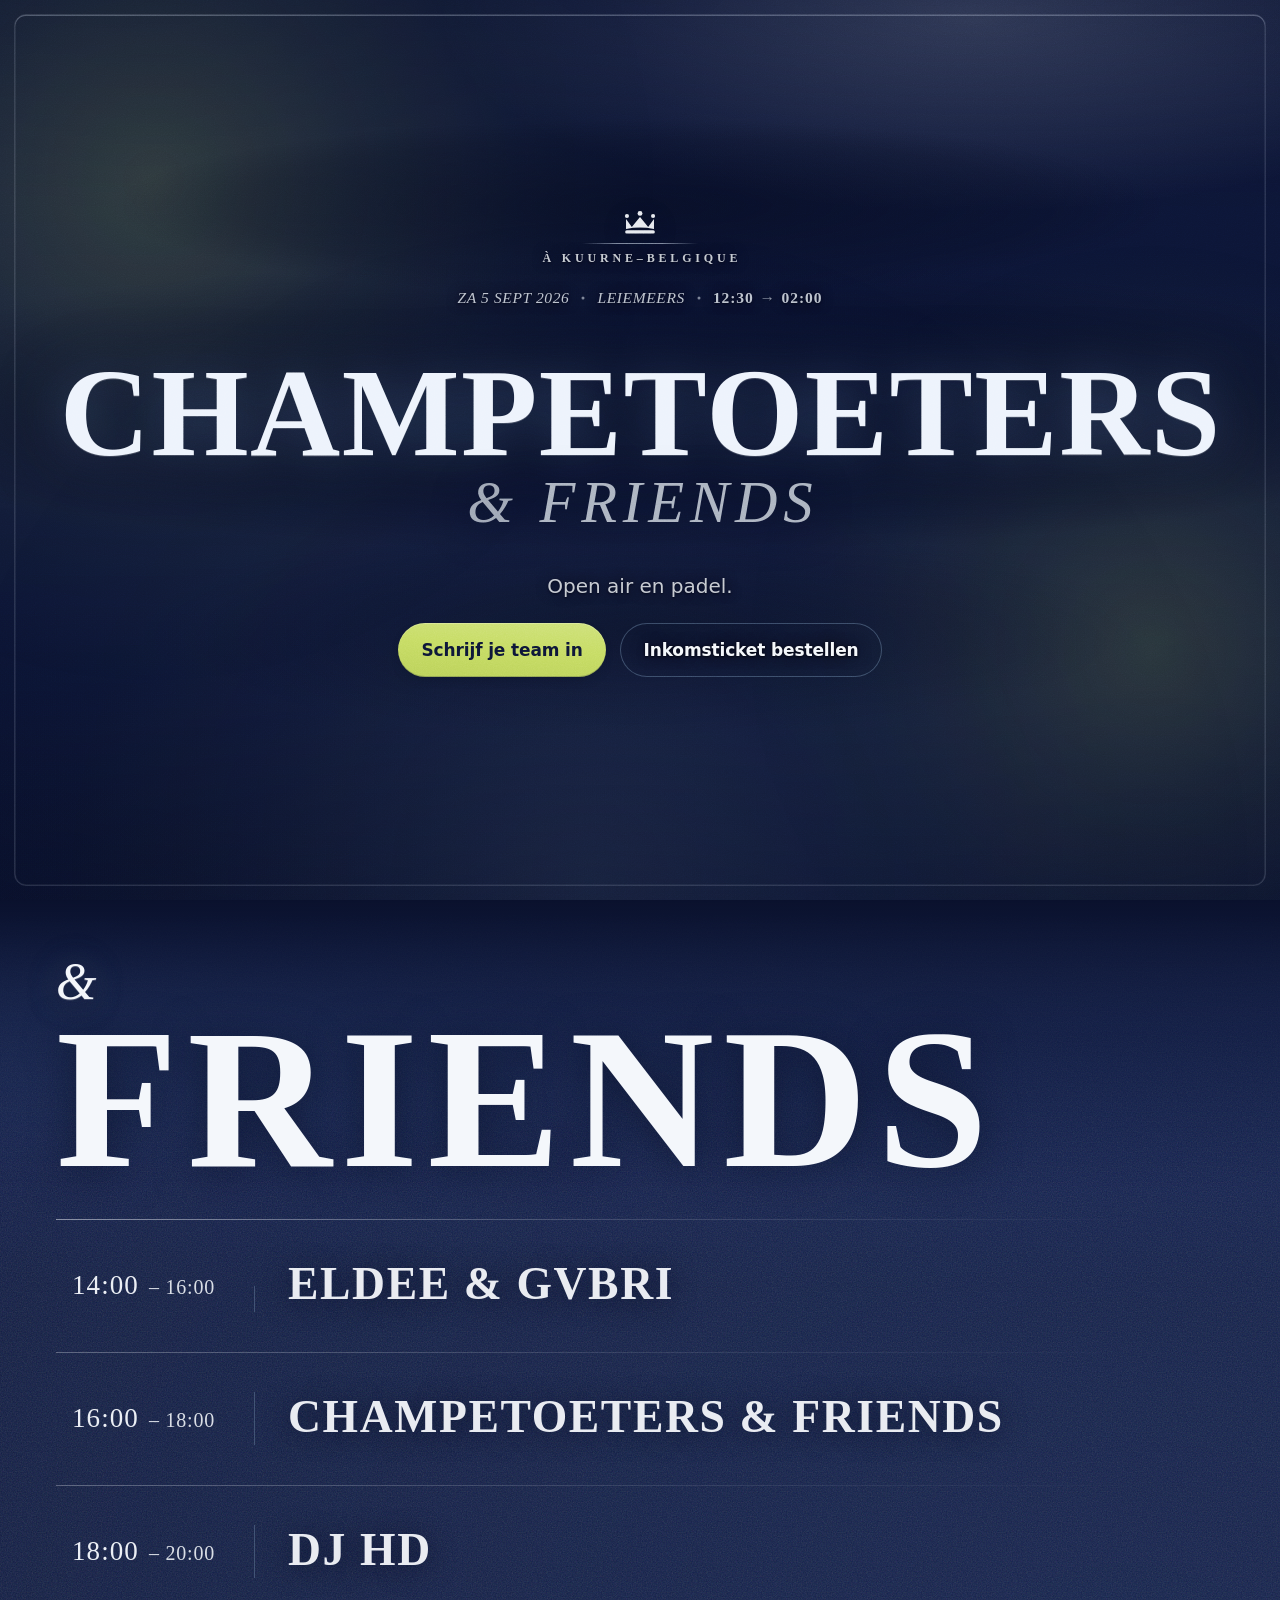
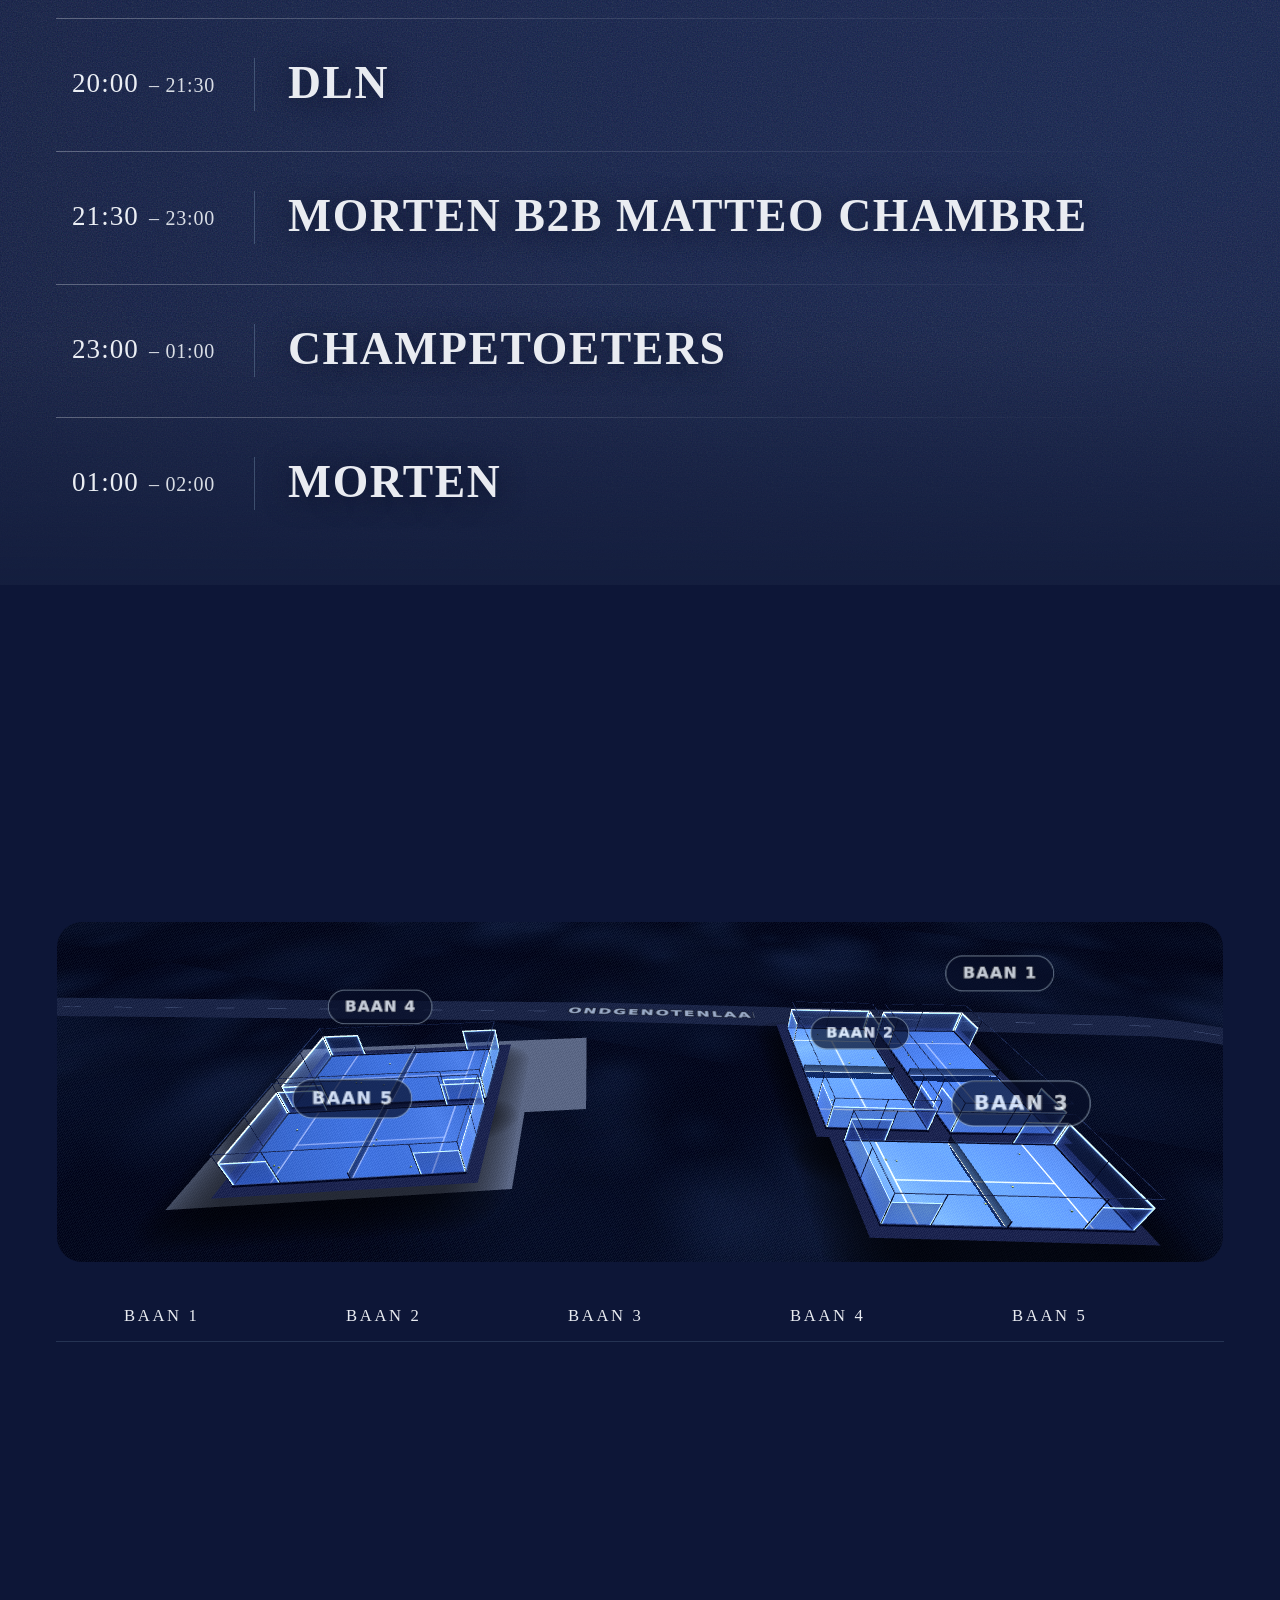
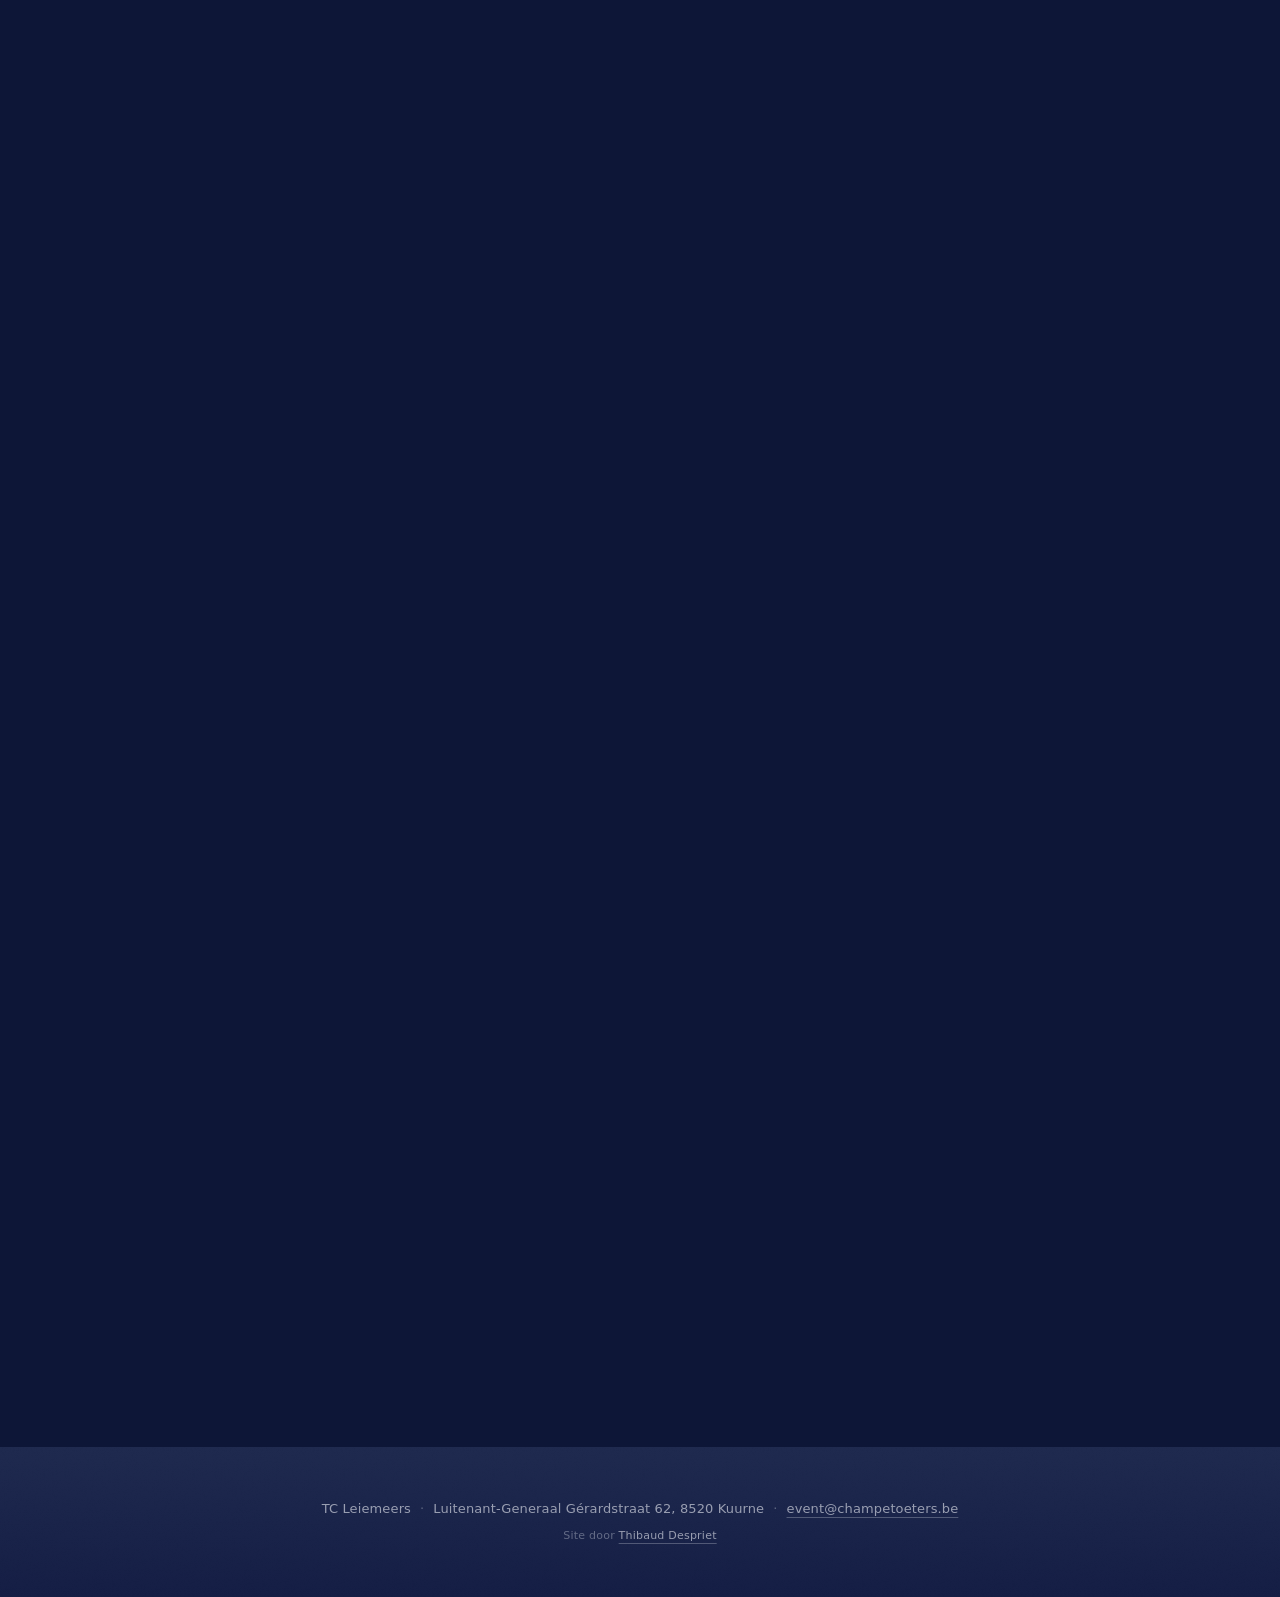
==== commit 22facbbe: "line-up: MORTEN sluit af, 01:00 → 02:00 De laatste slot las "TO BE ANNOUNCED"; dat is nu MORTEN. Tij" ====
--- a/index.html
+++ b/index.html
@@ -16,16 +16,16 @@
 <meta property="og:image:width" content="1200">
 <meta property="og:image:height" content="630">
 <meta name="twitter:card" content="summary_large_image">
-<link rel="icon" type="image/svg+xml" href="favicon.svg?v=1787768010">
-<link rel="apple-touch-icon" href="apple-touch-icon.png?v=1787768010">
-<link rel="stylesheet" href="css/tokens.css?v=1787768010">
-<link rel="stylesheet" href="css/base.css?v=1787768010">
-<link rel="stylesheet" href="css/glass.css?v=1787768010">
-<link rel="stylesheet" href="css/shell.css?v=1787768010">
-<link rel="stylesheet" href="css/hero.css?v=1787768010">
-<link rel="stylesheet" href="css/lineup.css?v=1787768010">
-<link rel="stylesheet" href="css/timetable.css?v=1787768010">
-<link rel="stylesheet" href="css/courts3d.css?v=1787768010">
+<link rel="icon" type="image/svg+xml" href="favicon.svg?v=1788163459">
+<link rel="apple-touch-icon" href="apple-touch-icon.png?v=1788163459">
+<link rel="stylesheet" href="css/tokens.css?v=1788163459">
+<link rel="stylesheet" href="css/base.css?v=1788163459">
+<link rel="stylesheet" href="css/glass.css?v=1788163459">
+<link rel="stylesheet" href="css/shell.css?v=1788163459">
+<link rel="stylesheet" href="css/hero.css?v=1788163459">
+<link rel="stylesheet" href="css/lineup.css?v=1788163459">
+<link rel="stylesheet" href="css/timetable.css?v=1788163459">
+<link rel="stylesheet" href="css/courts3d.css?v=1788163459">
 </head>
 <body>
 <svg class="glass-defs" aria-hidden="true" focusable="false" width="0" height="0"
@@ -123,7 +123,7 @@
   </footer>
 
   <!-- Integration seam. Must load BEFORE app.js so sections can read it. -->
-  <script src="js/config.js?v=1787768010"></script>
+  <script src="js/config.js?v=1788163459"></script>
   <script>
     /* The contact address has one home: config.js. The markup above carries the
        same value so the line is never empty if this never runs. */
@@ -136,8 +136,8 @@
   <!-- Live layer: the bracket resolver and the state/clock helper. Classic
        scripts, so they run before the deferred module below — both the
        timetable and the lineup read them during init. -->
-  <script src="js/bracket.js?v=1787768010"></script>
-  <script src="js/livedata.js?v=1787768010"></script>
-  <script type="module" src="js/app.js?v=1787768010"></script>
+  <script src="js/bracket.js?v=1788163459"></script>
+  <script src="js/livedata.js?v=1788163459"></script>
+  <script type="module" src="js/app.js?v=1788163459"></script>
 </body>
 </html>
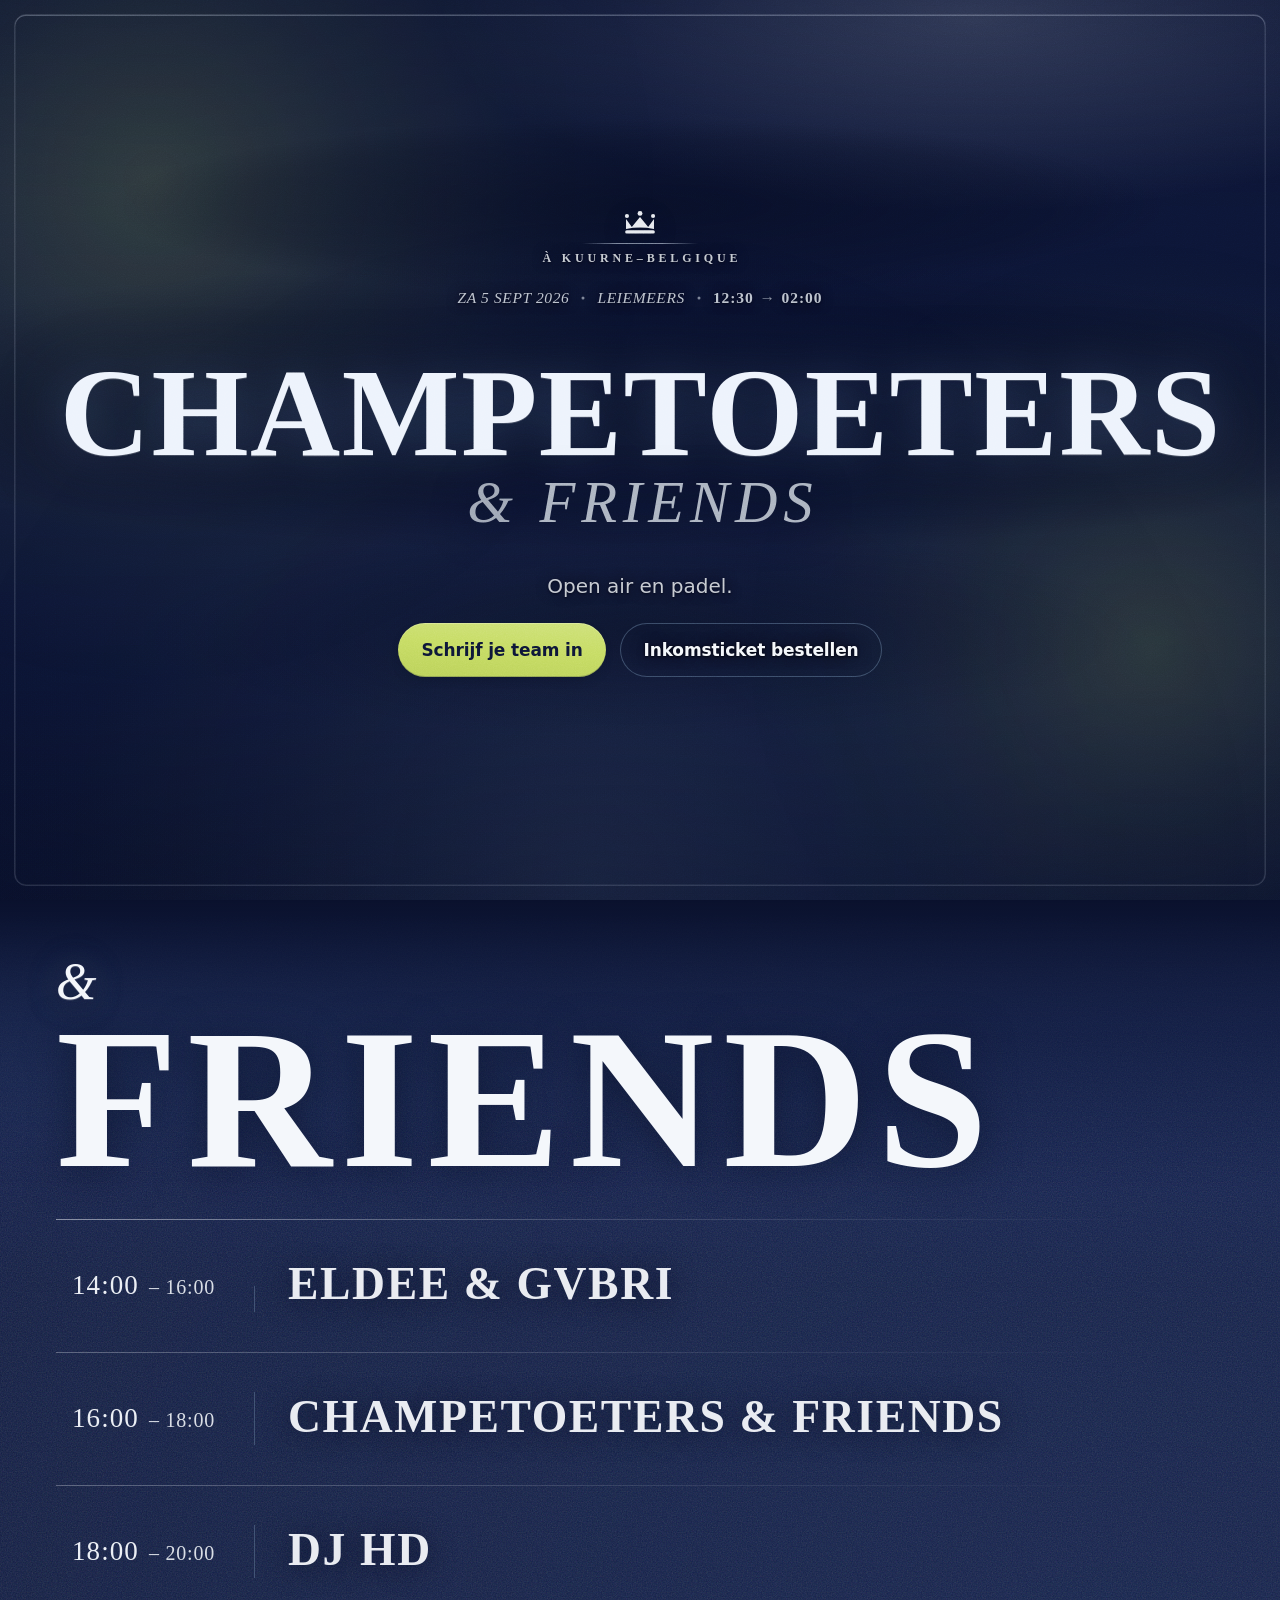
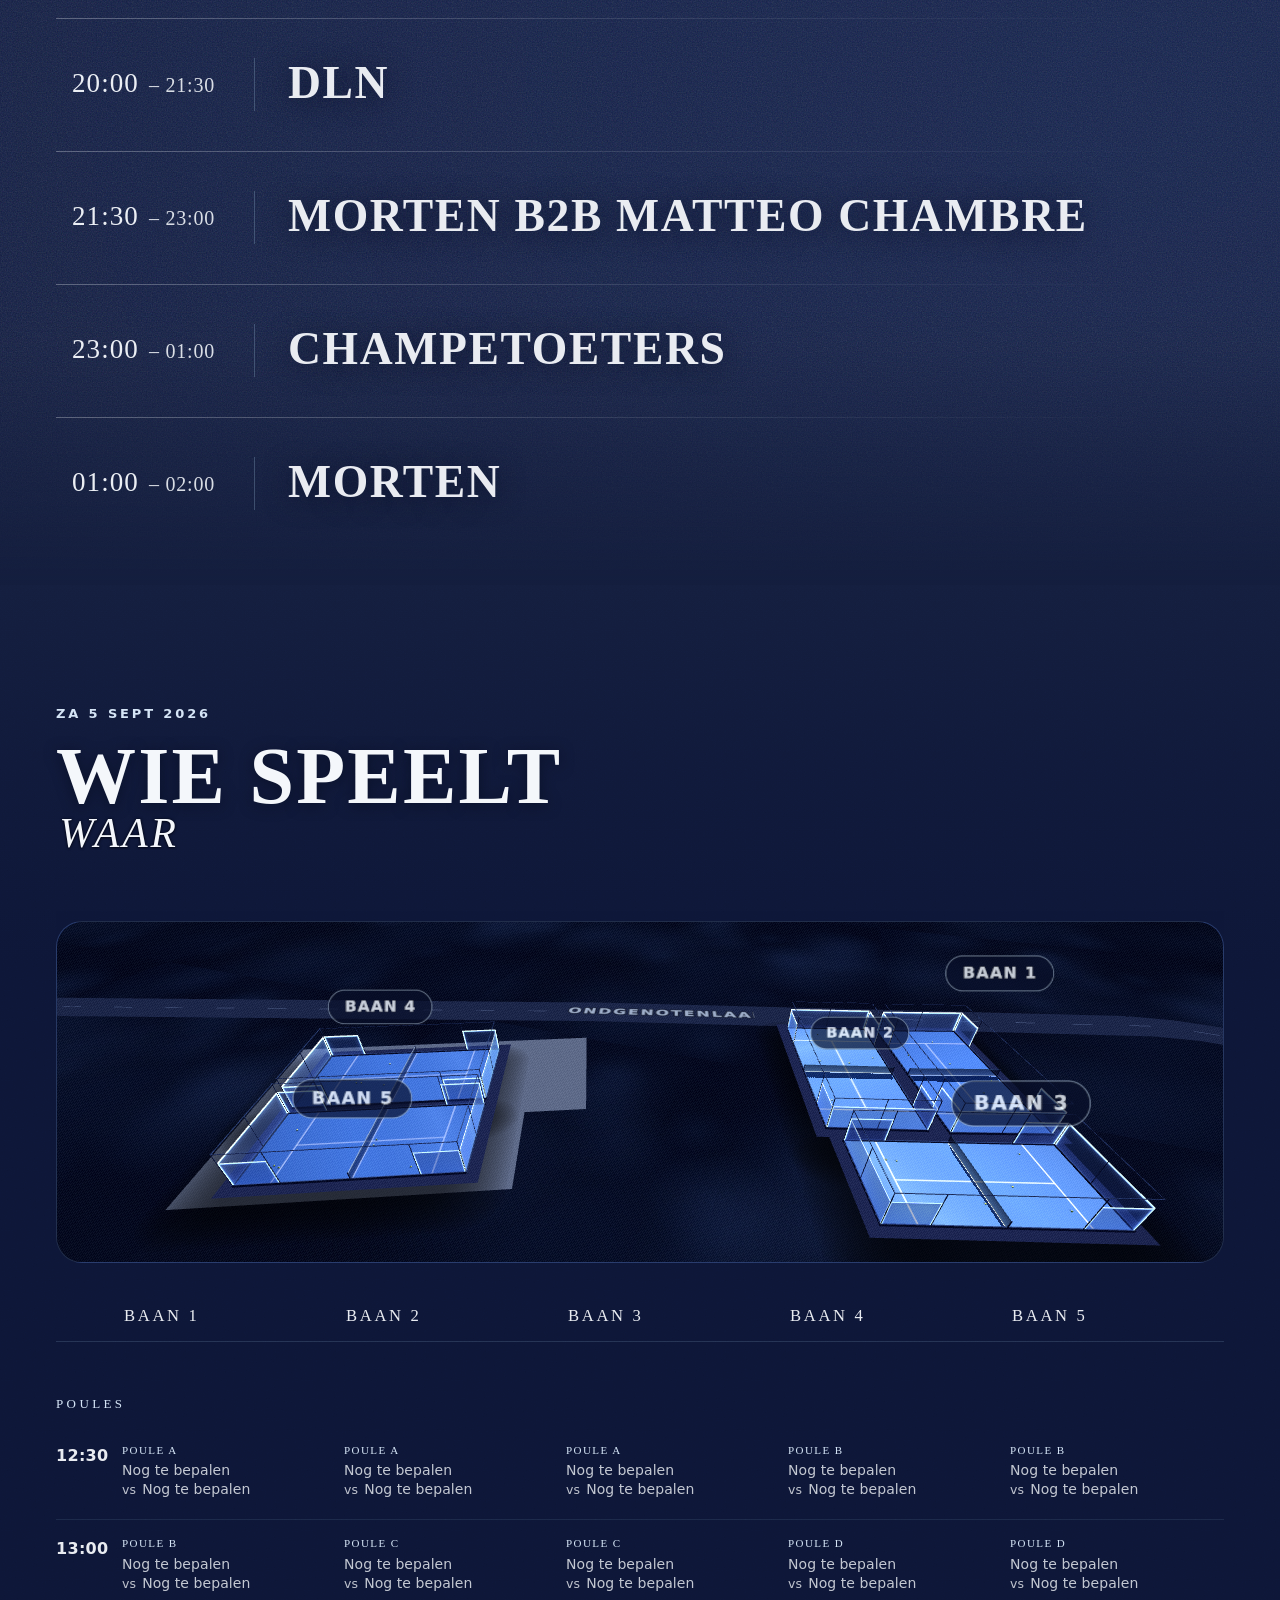
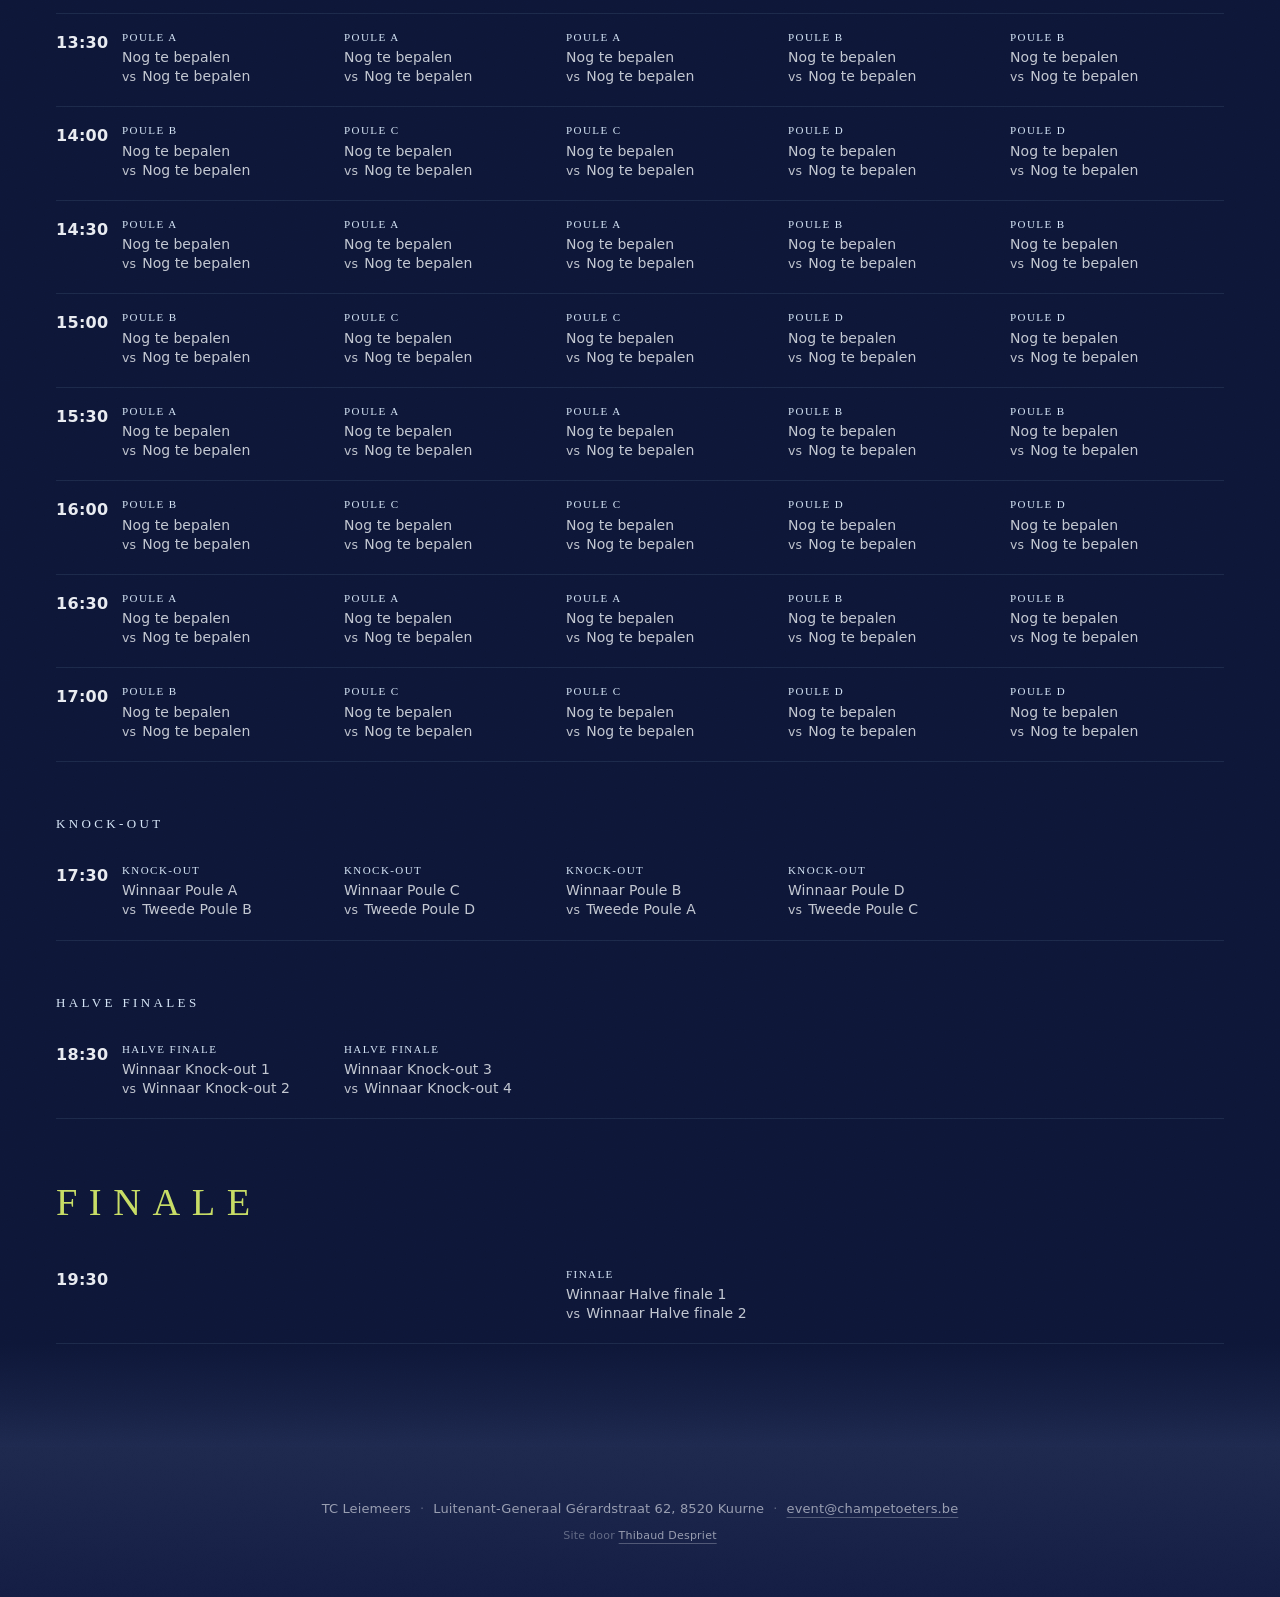
==== commit 397e9815: "admin: retry login and overview like the writes Co-Authored-By: Claude Fable 5 <noreply@anthropic.co" ====
--- a/index.html
+++ b/index.html
@@ -16,16 +16,16 @@
 <meta property="og:image:width" content="1200">
 <meta property="og:image:height" content="630">
 <meta name="twitter:card" content="summary_large_image">
-<link rel="icon" type="image/svg+xml" href="favicon.svg?v=1788163459">
-<link rel="apple-touch-icon" href="apple-touch-icon.png?v=1788163459">
-<link rel="stylesheet" href="css/tokens.css?v=1788163459">
-<link rel="stylesheet" href="css/base.css?v=1788163459">
-<link rel="stylesheet" href="css/glass.css?v=1788163459">
-<link rel="stylesheet" href="css/shell.css?v=1788163459">
-<link rel="stylesheet" href="css/hero.css?v=1788163459">
-<link rel="stylesheet" href="css/lineup.css?v=1788163459">
-<link rel="stylesheet" href="css/timetable.css?v=1788163459">
-<link rel="stylesheet" href="css/courts3d.css?v=1788163459">
+<link rel="icon" type="image/svg+xml" href="favicon.svg?v=1788278786">
+<link rel="apple-touch-icon" href="apple-touch-icon.png?v=1788278786">
+<link rel="stylesheet" href="css/tokens.css?v=1788278786">
+<link rel="stylesheet" href="css/base.css?v=1788278786">
+<link rel="stylesheet" href="css/glass.css?v=1788278786">
+<link rel="stylesheet" href="css/shell.css?v=1788278786">
+<link rel="stylesheet" href="css/hero.css?v=1788278786">
+<link rel="stylesheet" href="css/lineup.css?v=1788278786">
+<link rel="stylesheet" href="css/timetable.css?v=1788278786">
+<link rel="stylesheet" href="css/courts3d.css?v=1788278786">
 </head>
 <body>
 <svg class="glass-defs" aria-hidden="true" focusable="false" width="0" height="0"
@@ -123,7 +123,7 @@
   </footer>
 
   <!-- Integration seam. Must load BEFORE app.js so sections can read it. -->
-  <script src="js/config.js?v=1788163459"></script>
+  <script src="js/config.js?v=1788278786"></script>
   <script>
     /* The contact address has one home: config.js. The markup above carries the
        same value so the line is never empty if this never runs. */
@@ -136,8 +136,8 @@
   <!-- Live layer: the bracket resolver and the state/clock helper. Classic
        scripts, so they run before the deferred module below — both the
        timetable and the lineup read them during init. -->
-  <script src="js/bracket.js?v=1788163459"></script>
-  <script src="js/livedata.js?v=1788163459"></script>
-  <script type="module" src="js/app.js?v=1788163459"></script>
+  <script src="js/bracket.js?v=1788278786"></script>
+  <script src="js/livedata.js?v=1788278786"></script>
+  <script type="module" src="js/app.js?v=1788278786"></script>
 </body>
 </html>
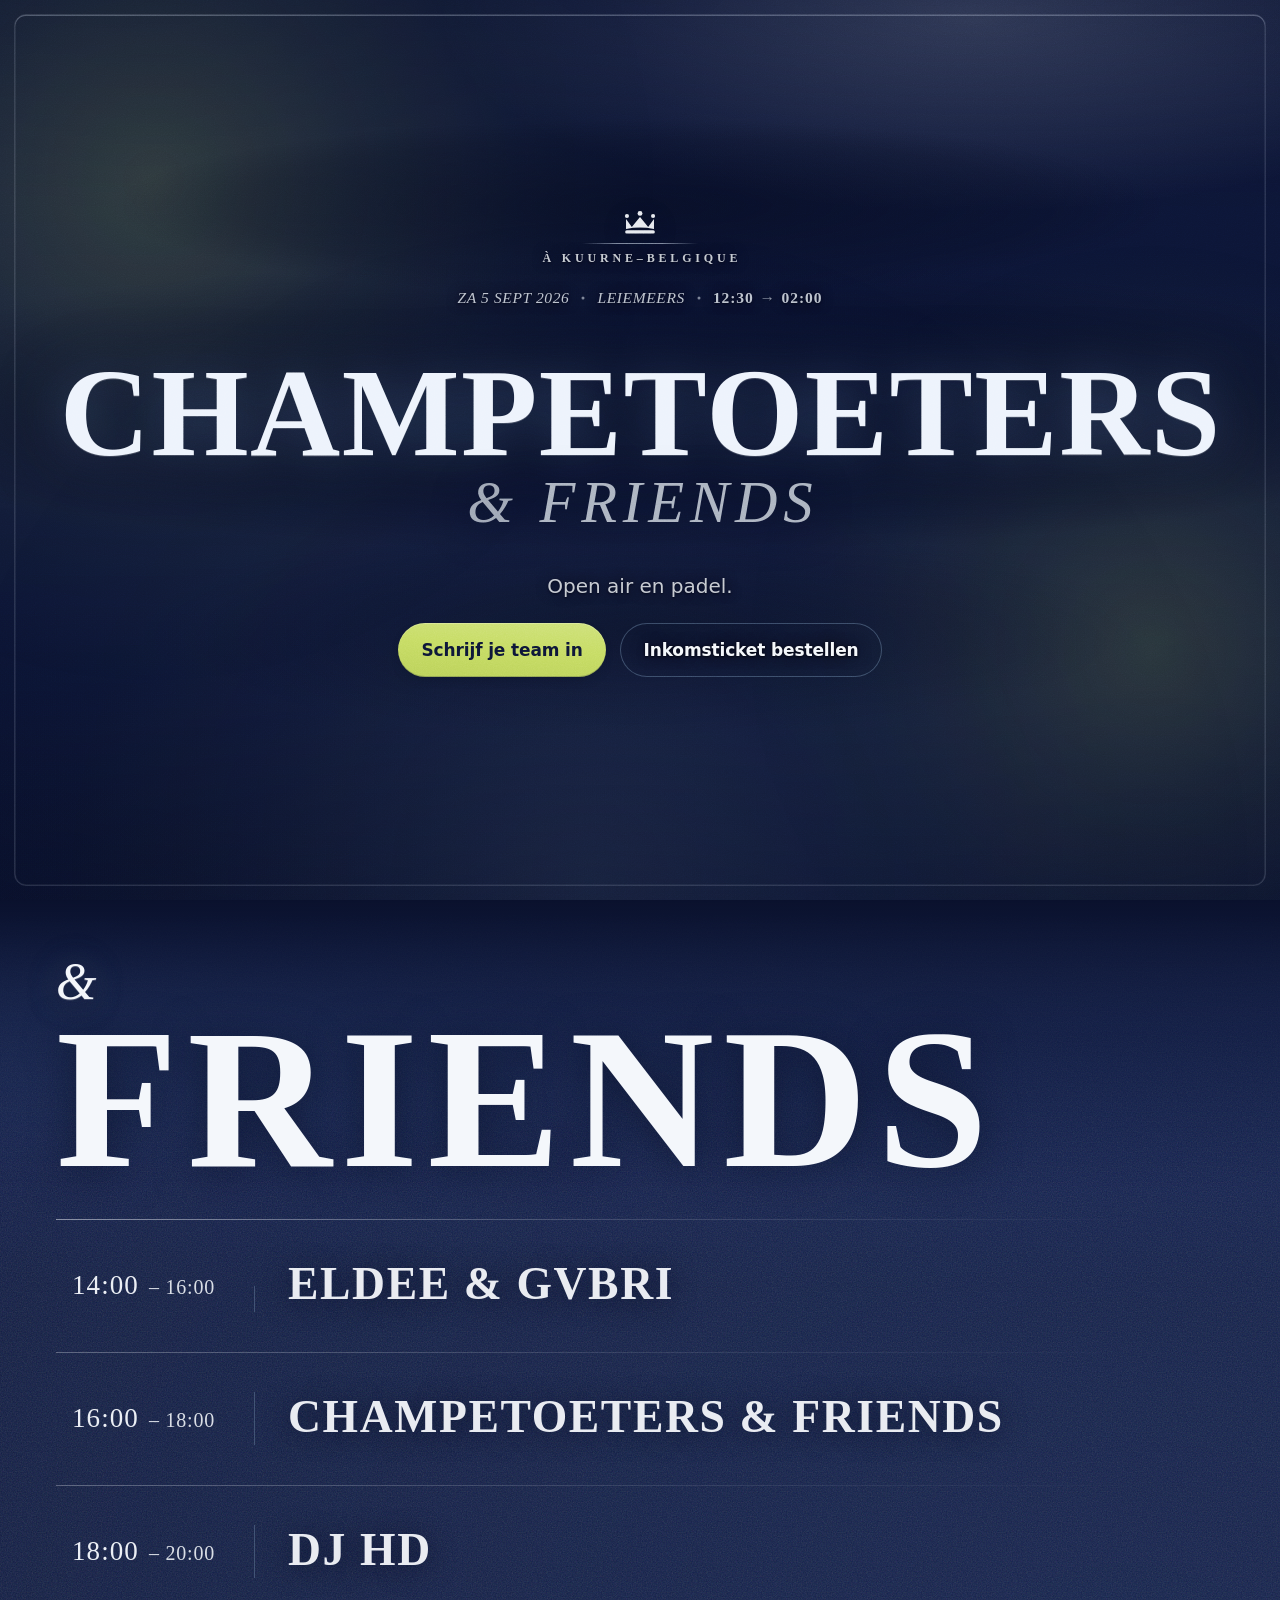
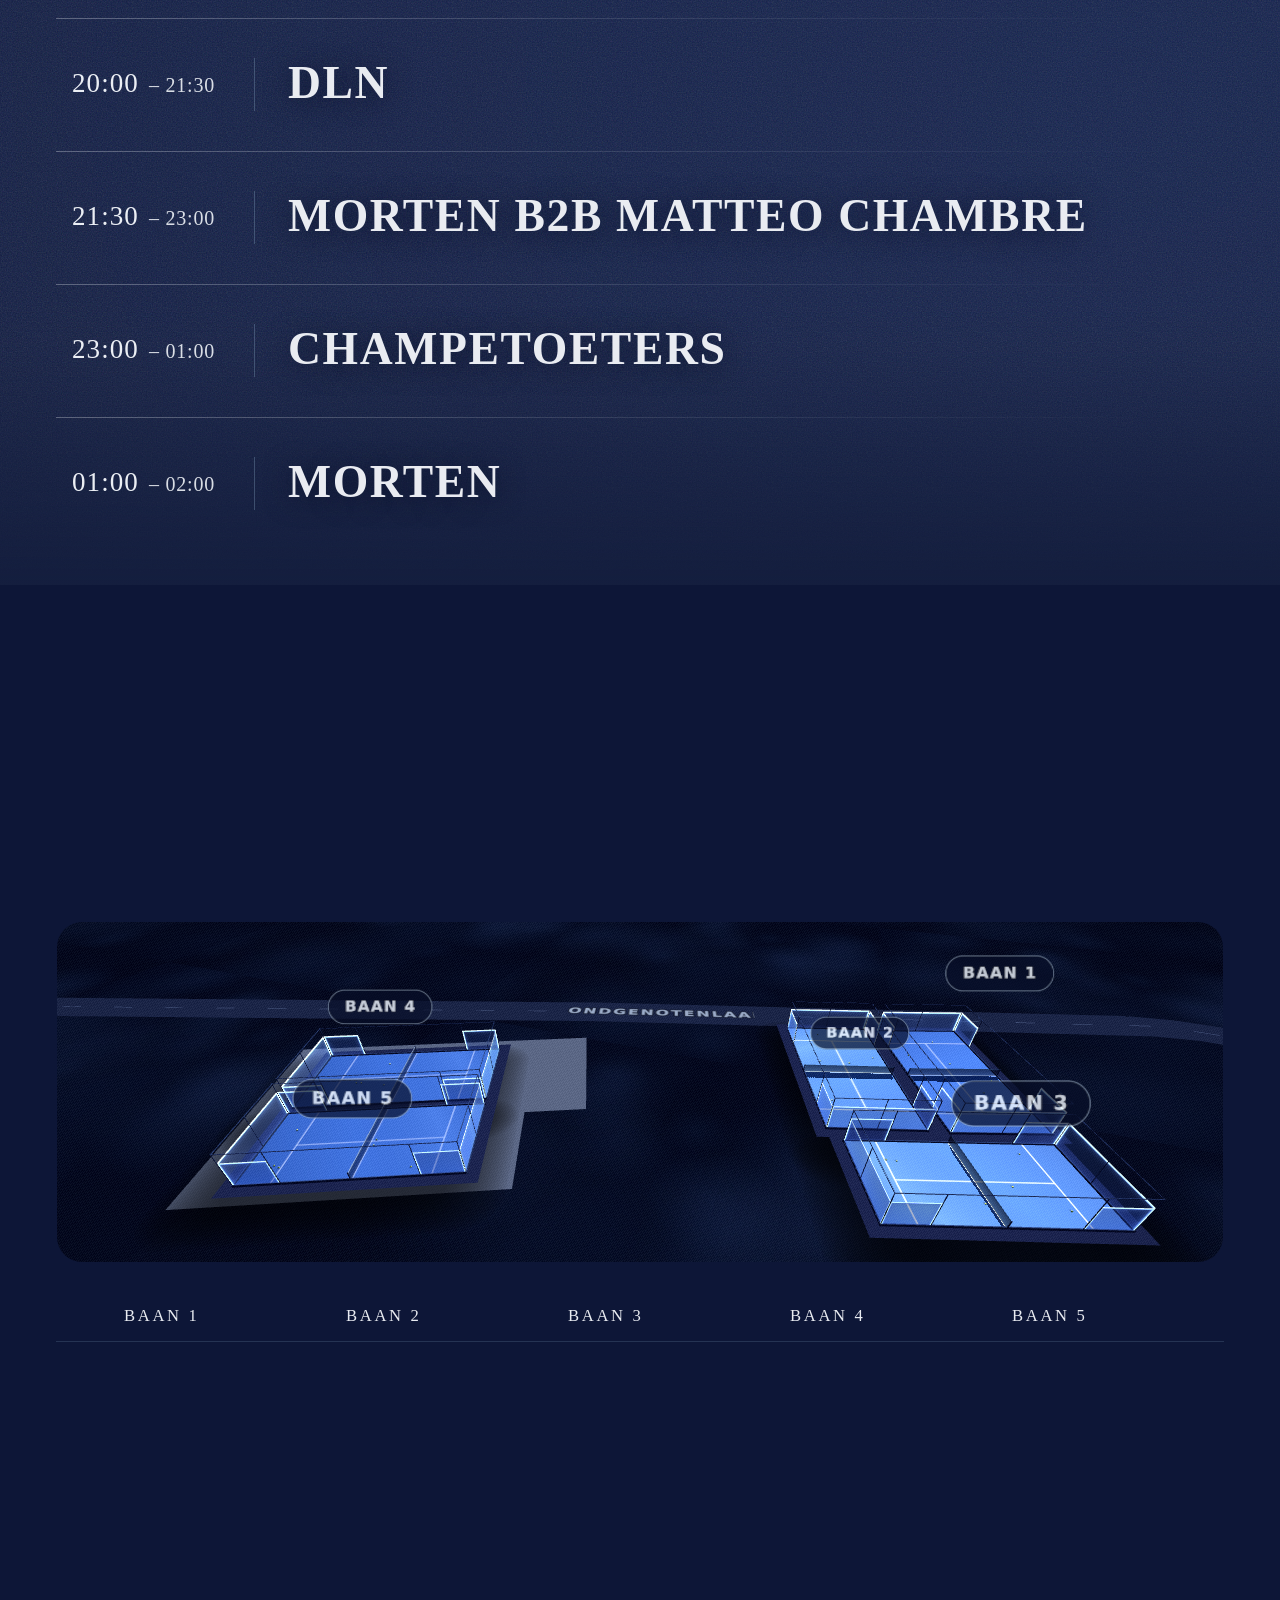
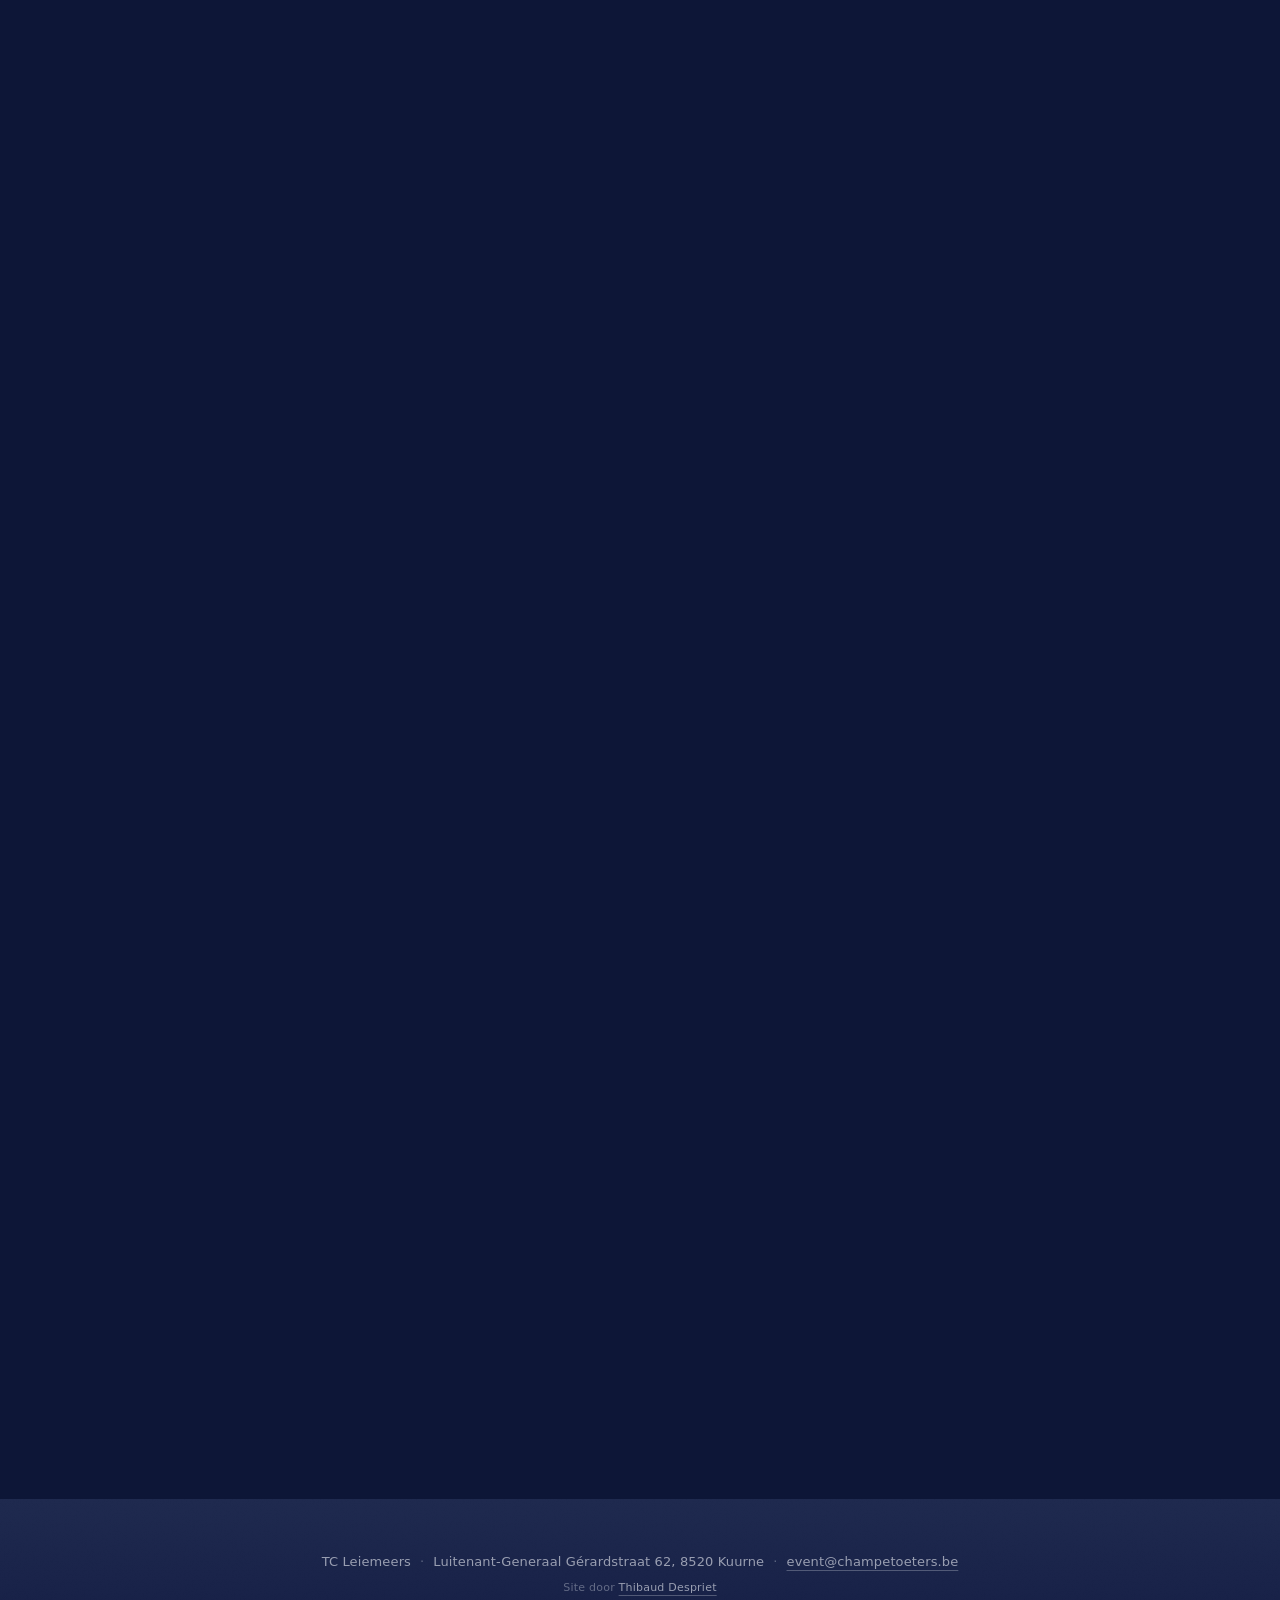
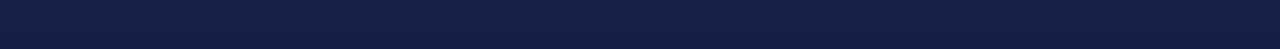
==== commit 2ce15de1: "speelschema: format van Sebbe's Excel — grote + kleine finales, damespoule Heren: 16 teams in vier p" ====
--- a/index.html
+++ b/index.html
@@ -16,16 +16,16 @@
 <meta property="og:image:width" content="1200">
 <meta property="og:image:height" content="630">
 <meta name="twitter:card" content="summary_large_image">
-<link rel="icon" type="image/svg+xml" href="favicon.svg?v=1788278786">
-<link rel="apple-touch-icon" href="apple-touch-icon.png?v=1788278786">
-<link rel="stylesheet" href="css/tokens.css?v=1788278786">
-<link rel="stylesheet" href="css/base.css?v=1788278786">
-<link rel="stylesheet" href="css/glass.css?v=1788278786">
-<link rel="stylesheet" href="css/shell.css?v=1788278786">
-<link rel="stylesheet" href="css/hero.css?v=1788278786">
-<link rel="stylesheet" href="css/lineup.css?v=1788278786">
-<link rel="stylesheet" href="css/timetable.css?v=1788278786">
-<link rel="stylesheet" href="css/courts3d.css?v=1788278786">
+<link rel="icon" type="image/svg+xml" href="favicon.svg?v=1788286761">
+<link rel="apple-touch-icon" href="apple-touch-icon.png?v=1788286761">
+<link rel="stylesheet" href="css/tokens.css?v=1788286761">
+<link rel="stylesheet" href="css/base.css?v=1788286761">
+<link rel="stylesheet" href="css/glass.css?v=1788286761">
+<link rel="stylesheet" href="css/shell.css?v=1788286761">
+<link rel="stylesheet" href="css/hero.css?v=1788286761">
+<link rel="stylesheet" href="css/lineup.css?v=1788286761">
+<link rel="stylesheet" href="css/timetable.css?v=1788286761">
+<link rel="stylesheet" href="css/courts3d.css?v=1788286761">
 </head>
 <body>
 <svg class="glass-defs" aria-hidden="true" focusable="false" width="0" height="0"
@@ -123,7 +123,7 @@
   </footer>
 
   <!-- Integration seam. Must load BEFORE app.js so sections can read it. -->
-  <script src="js/config.js?v=1788278786"></script>
+  <script src="js/config.js?v=1788286761"></script>
   <script>
     /* The contact address has one home: config.js. The markup above carries the
        same value so the line is never empty if this never runs. */
@@ -136,8 +136,8 @@
   <!-- Live layer: the bracket resolver and the state/clock helper. Classic
        scripts, so they run before the deferred module below — both the
        timetable and the lineup read them during init. -->
-  <script src="js/bracket.js?v=1788278786"></script>
-  <script src="js/livedata.js?v=1788278786"></script>
-  <script type="module" src="js/app.js?v=1788278786"></script>
+  <script src="js/bracket.js?v=1788286761"></script>
+  <script src="js/livedata.js?v=1788286761"></script>
+  <script type="module" src="js/app.js?v=1788286761"></script>
 </body>
 </html>
--- a/css/timetable.css
+++ b/css/timetable.css
@@ -478,8 +478,10 @@
   /* one court chosen: repeating its name thirteen times is noise */
   .tt-gridwrap.is-single .tt-m__court { display: none; }
   /* On the phone the row is a flex line — the type rides with the names, not
-     as a block above them, or every row grows a third line. */
-  .tt-m__kind { margin-bottom: 1px; font-size: 10.5px; }
+     as a block above them, or every row grows a third line. Fixed basis: the
+     long kinds ("Kleine kwartfinale", "Kleine halve finale") wrap inside
+     their own column instead of shoving the names off their shared edge. */
+  .tt-m__kind { flex: 0 0 5.6rem; margin-bottom: 1px; font-size: 10.5px; }
   .tt-m__tie { flex: 1 1 auto; min-width: 0; }
   .tt-m__n { font-size: .95rem; }
 
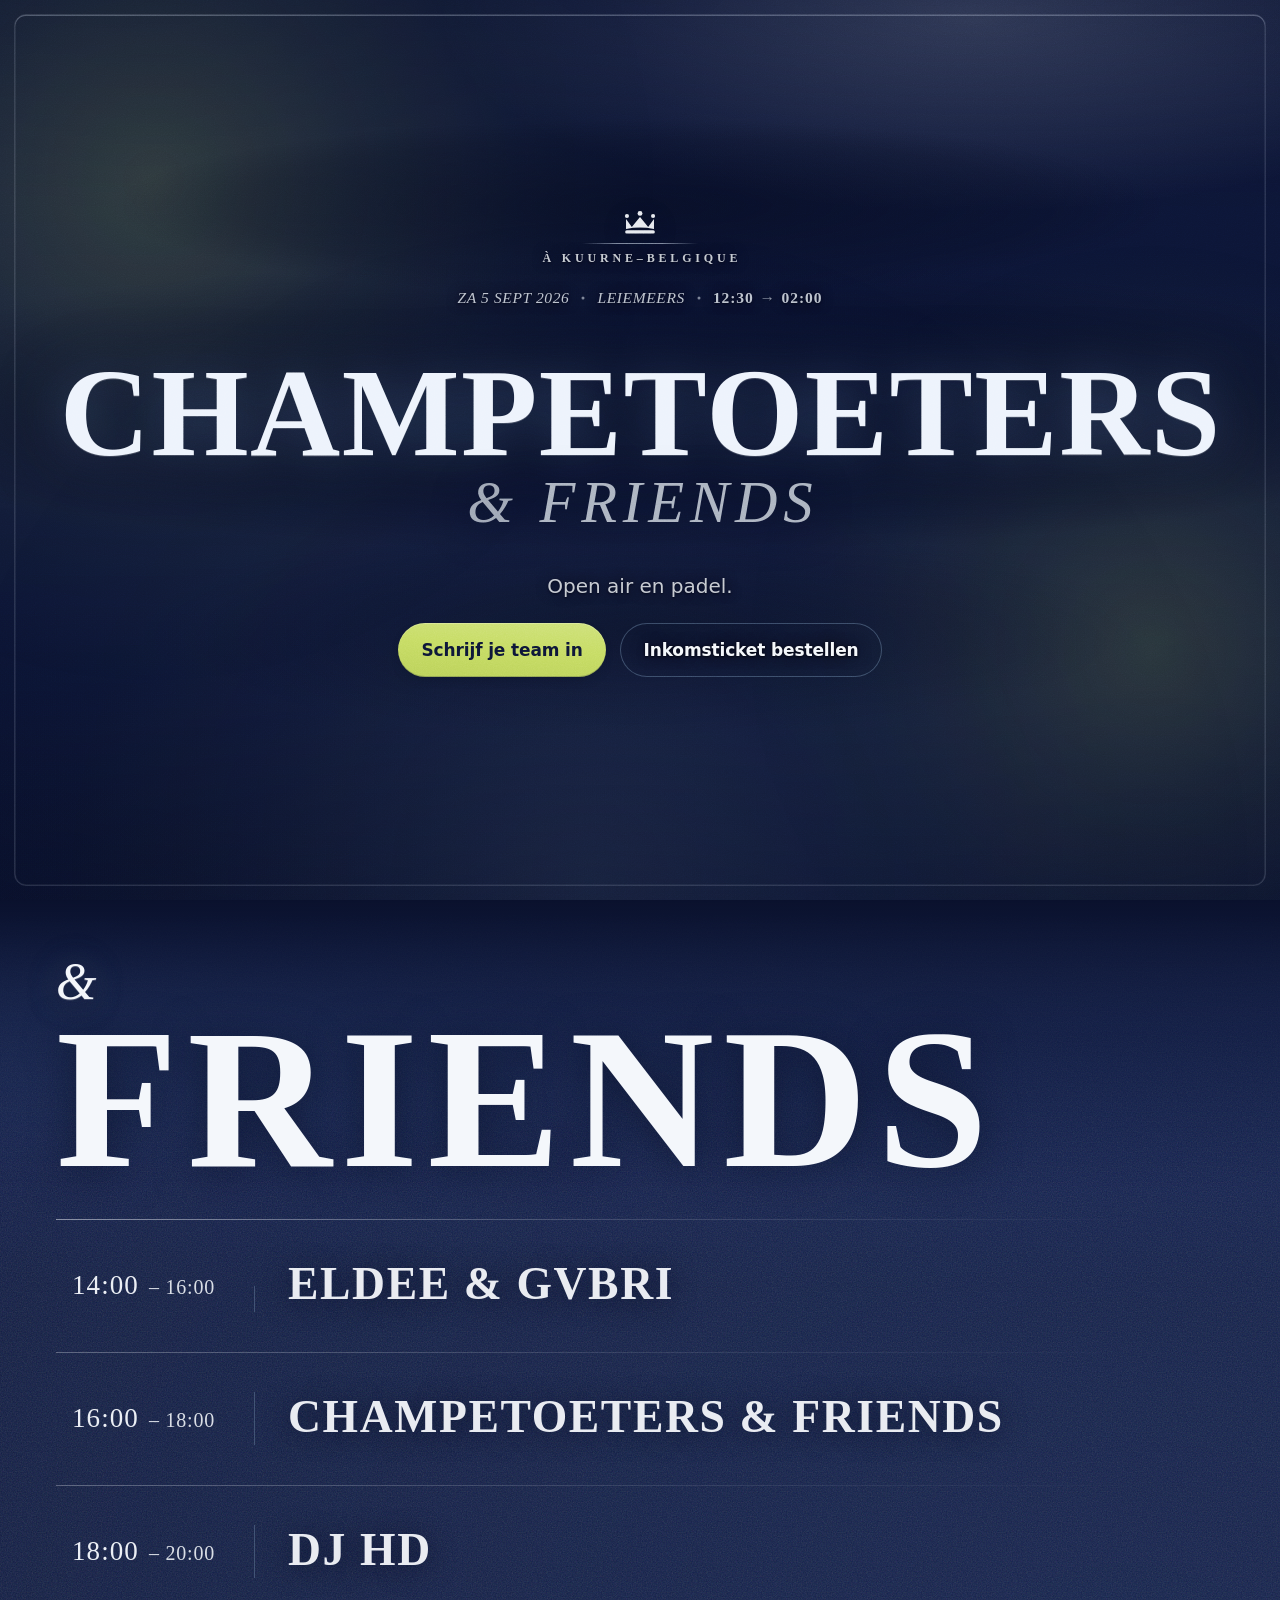
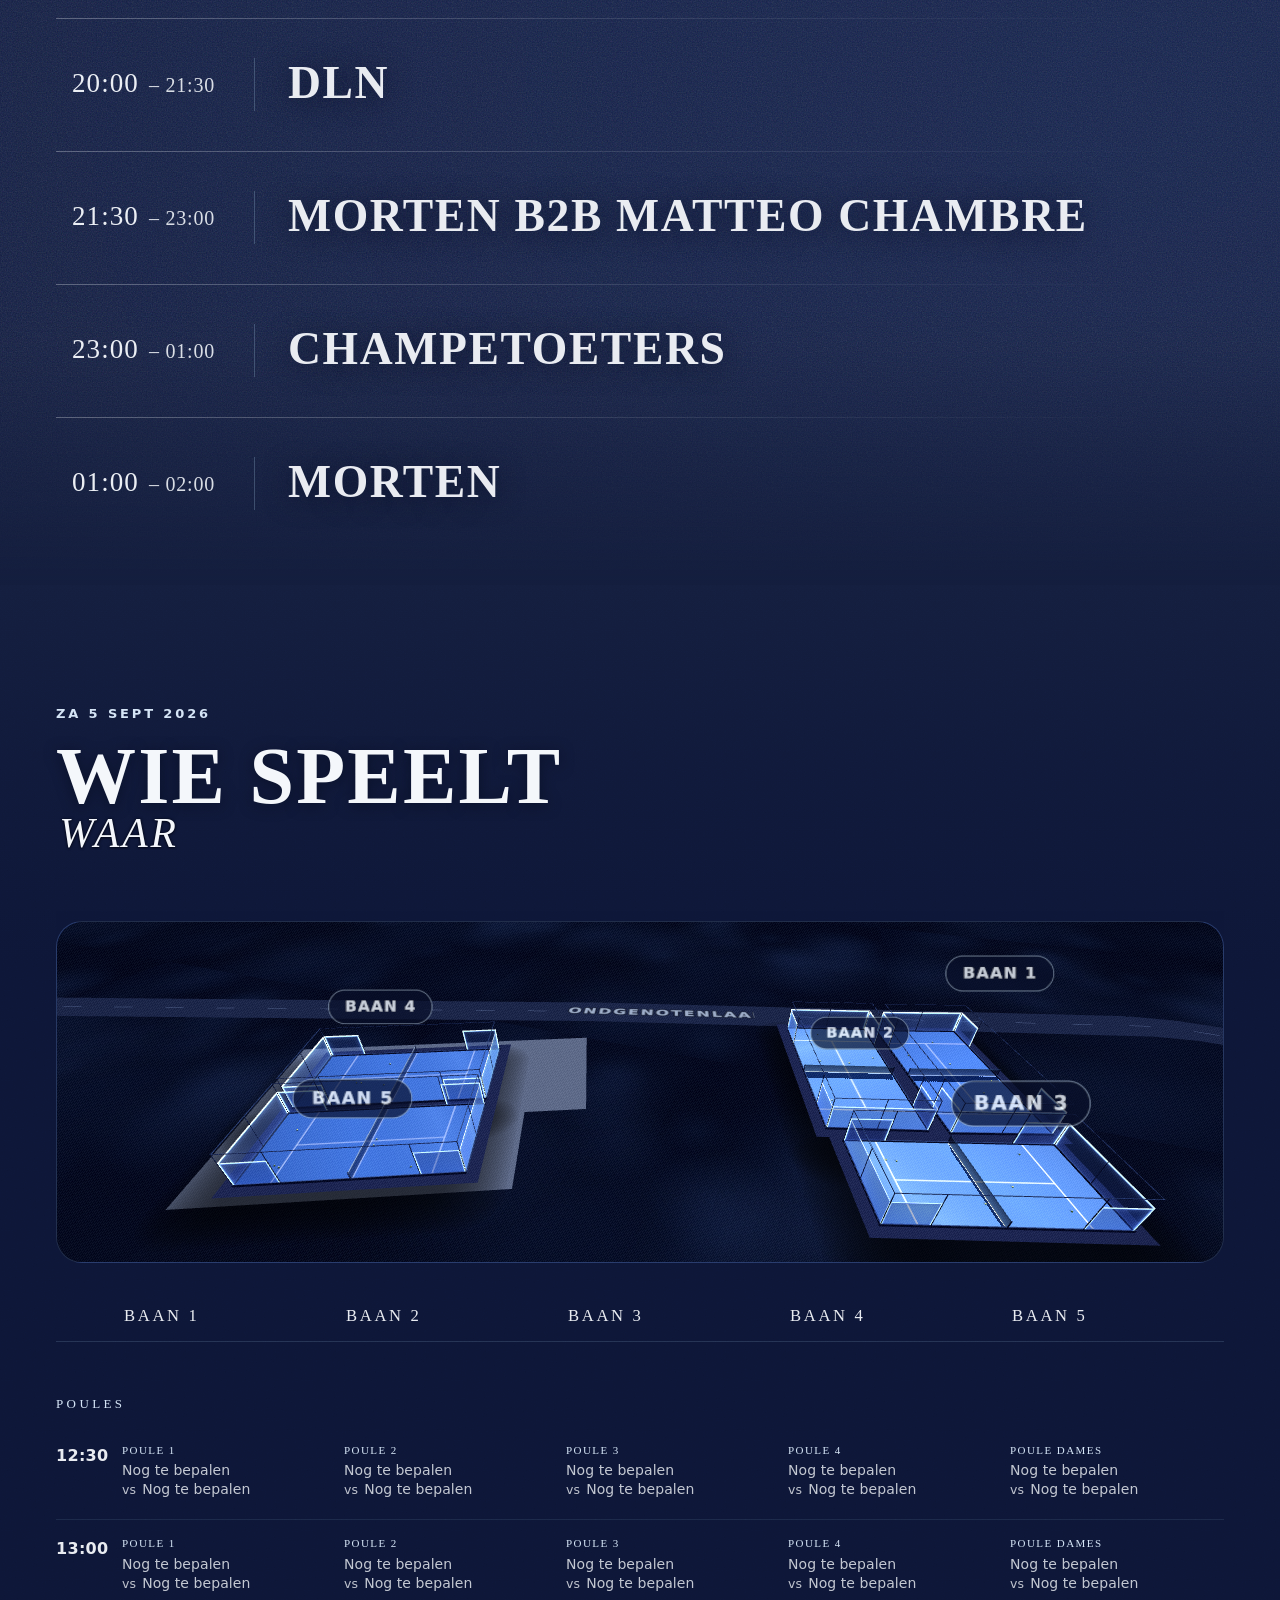
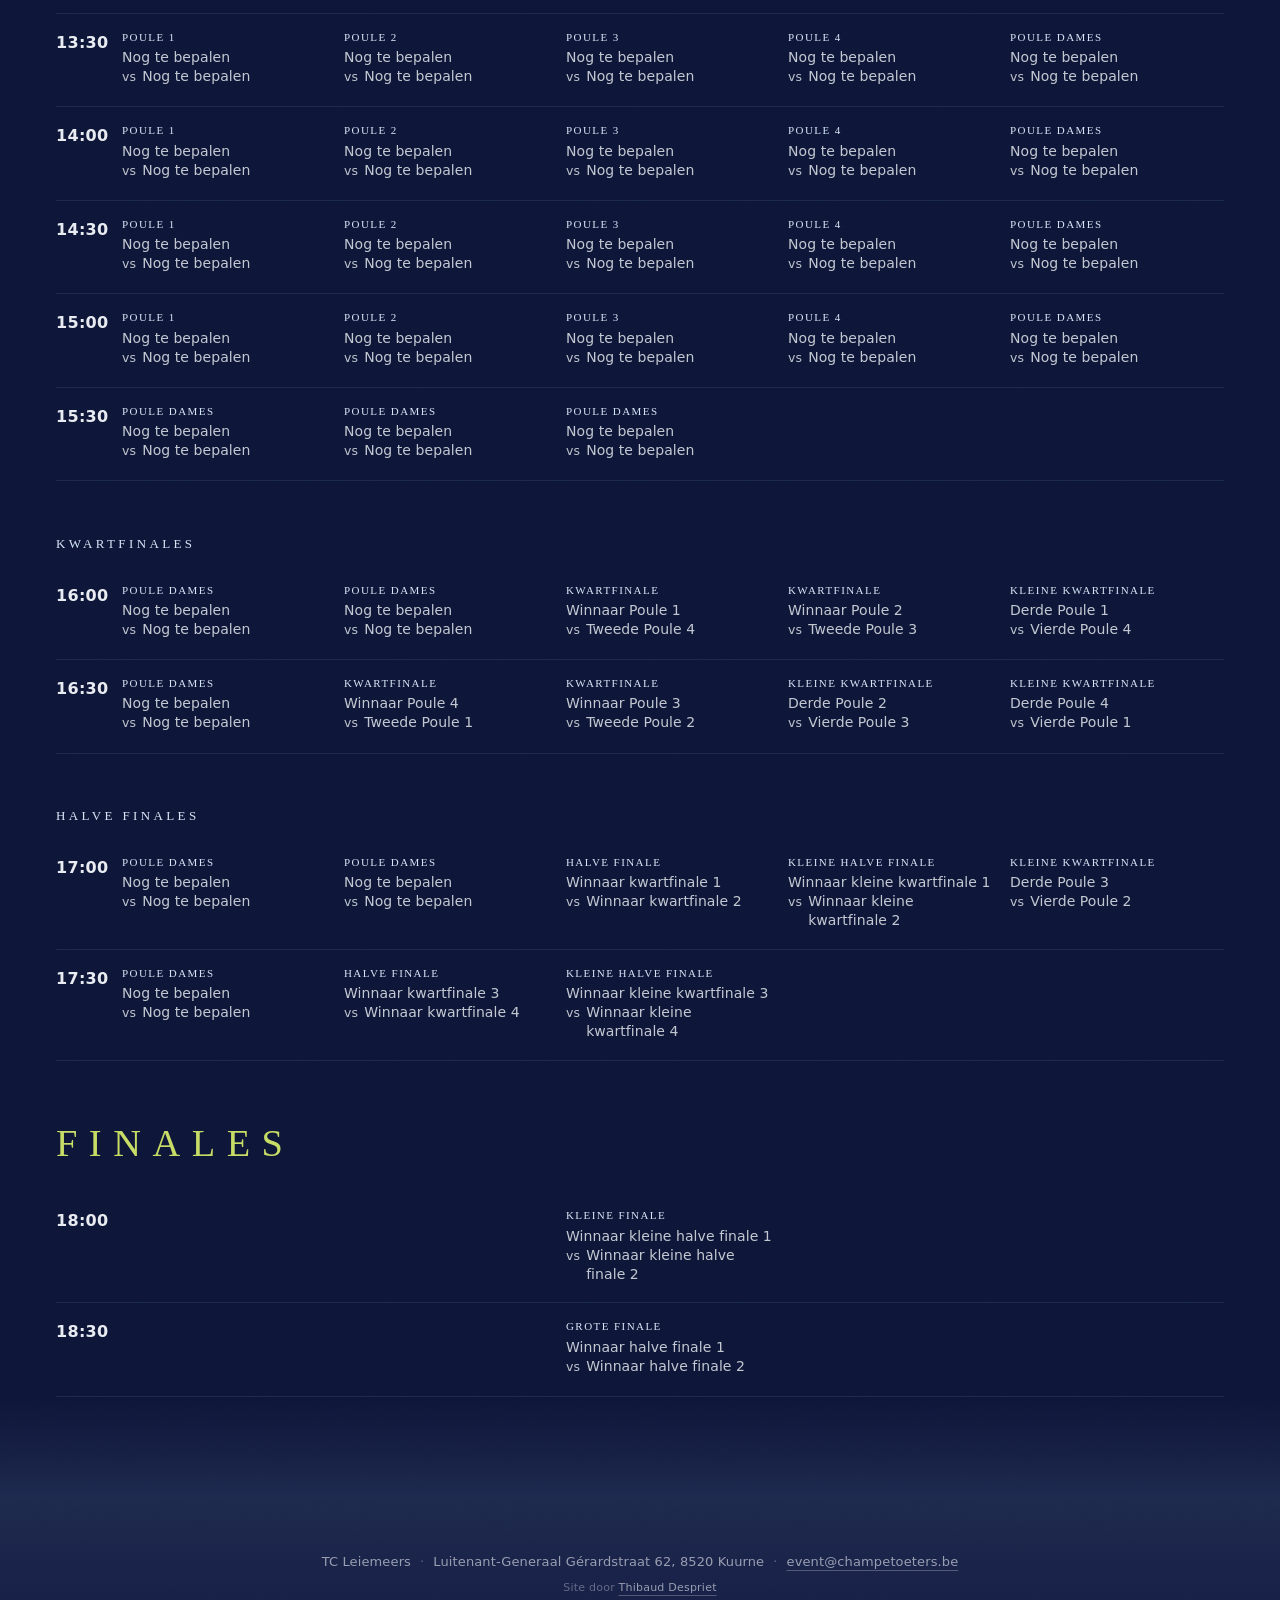
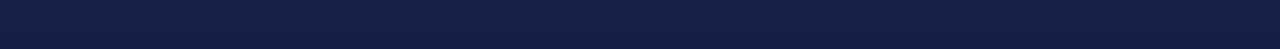
==== commit fe12f2ed: "admin: e-mailadres van elk team op de Teams-tab Co-Authored-By: Claude Fable 5.1 <noreply@anthropic." ====
--- a/index.html
+++ b/index.html
@@ -16,16 +16,16 @@
 <meta property="og:image:width" content="1200">
 <meta property="og:image:height" content="630">
 <meta name="twitter:card" content="summary_large_image">
-<link rel="icon" type="image/svg+xml" href="favicon.svg?v=1788286761">
-<link rel="apple-touch-icon" href="apple-touch-icon.png?v=1788286761">
-<link rel="stylesheet" href="css/tokens.css?v=1788286761">
-<link rel="stylesheet" href="css/base.css?v=1788286761">
-<link rel="stylesheet" href="css/glass.css?v=1788286761">
-<link rel="stylesheet" href="css/shell.css?v=1788286761">
-<link rel="stylesheet" href="css/hero.css?v=1788286761">
-<link rel="stylesheet" href="css/lineup.css?v=1788286761">
-<link rel="stylesheet" href="css/timetable.css?v=1788286761">
-<link rel="stylesheet" href="css/courts3d.css?v=1788286761">
+<link rel="icon" type="image/svg+xml" href="favicon.svg?v=1788337414">
+<link rel="apple-touch-icon" href="apple-touch-icon.png?v=1788337414">
+<link rel="stylesheet" href="css/tokens.css?v=1788337414">
+<link rel="stylesheet" href="css/base.css?v=1788337414">
+<link rel="stylesheet" href="css/glass.css?v=1788337414">
+<link rel="stylesheet" href="css/shell.css?v=1788337414">
+<link rel="stylesheet" href="css/hero.css?v=1788337414">
+<link rel="stylesheet" href="css/lineup.css?v=1788337414">
+<link rel="stylesheet" href="css/timetable.css?v=1788337414">
+<link rel="stylesheet" href="css/courts3d.css?v=1788337414">
 </head>
 <body>
 <svg class="glass-defs" aria-hidden="true" focusable="false" width="0" height="0"
@@ -123,7 +123,7 @@
   </footer>
 
   <!-- Integration seam. Must load BEFORE app.js so sections can read it. -->
-  <script src="js/config.js?v=1788286761"></script>
+  <script src="js/config.js?v=1788337414"></script>
   <script>
     /* The contact address has one home: config.js. The markup above carries the
        same value so the line is never empty if this never runs. */
@@ -136,8 +136,8 @@
   <!-- Live layer: the bracket resolver and the state/clock helper. Classic
        scripts, so they run before the deferred module below — both the
        timetable and the lineup read them during init. -->
-  <script src="js/bracket.js?v=1788286761"></script>
-  <script src="js/livedata.js?v=1788286761"></script>
-  <script type="module" src="js/app.js?v=1788286761"></script>
+  <script src="js/bracket.js?v=1788337414"></script>
+  <script src="js/livedata.js?v=1788337414"></script>
+  <script type="module" src="js/app.js?v=1788337414"></script>
 </body>
 </html>
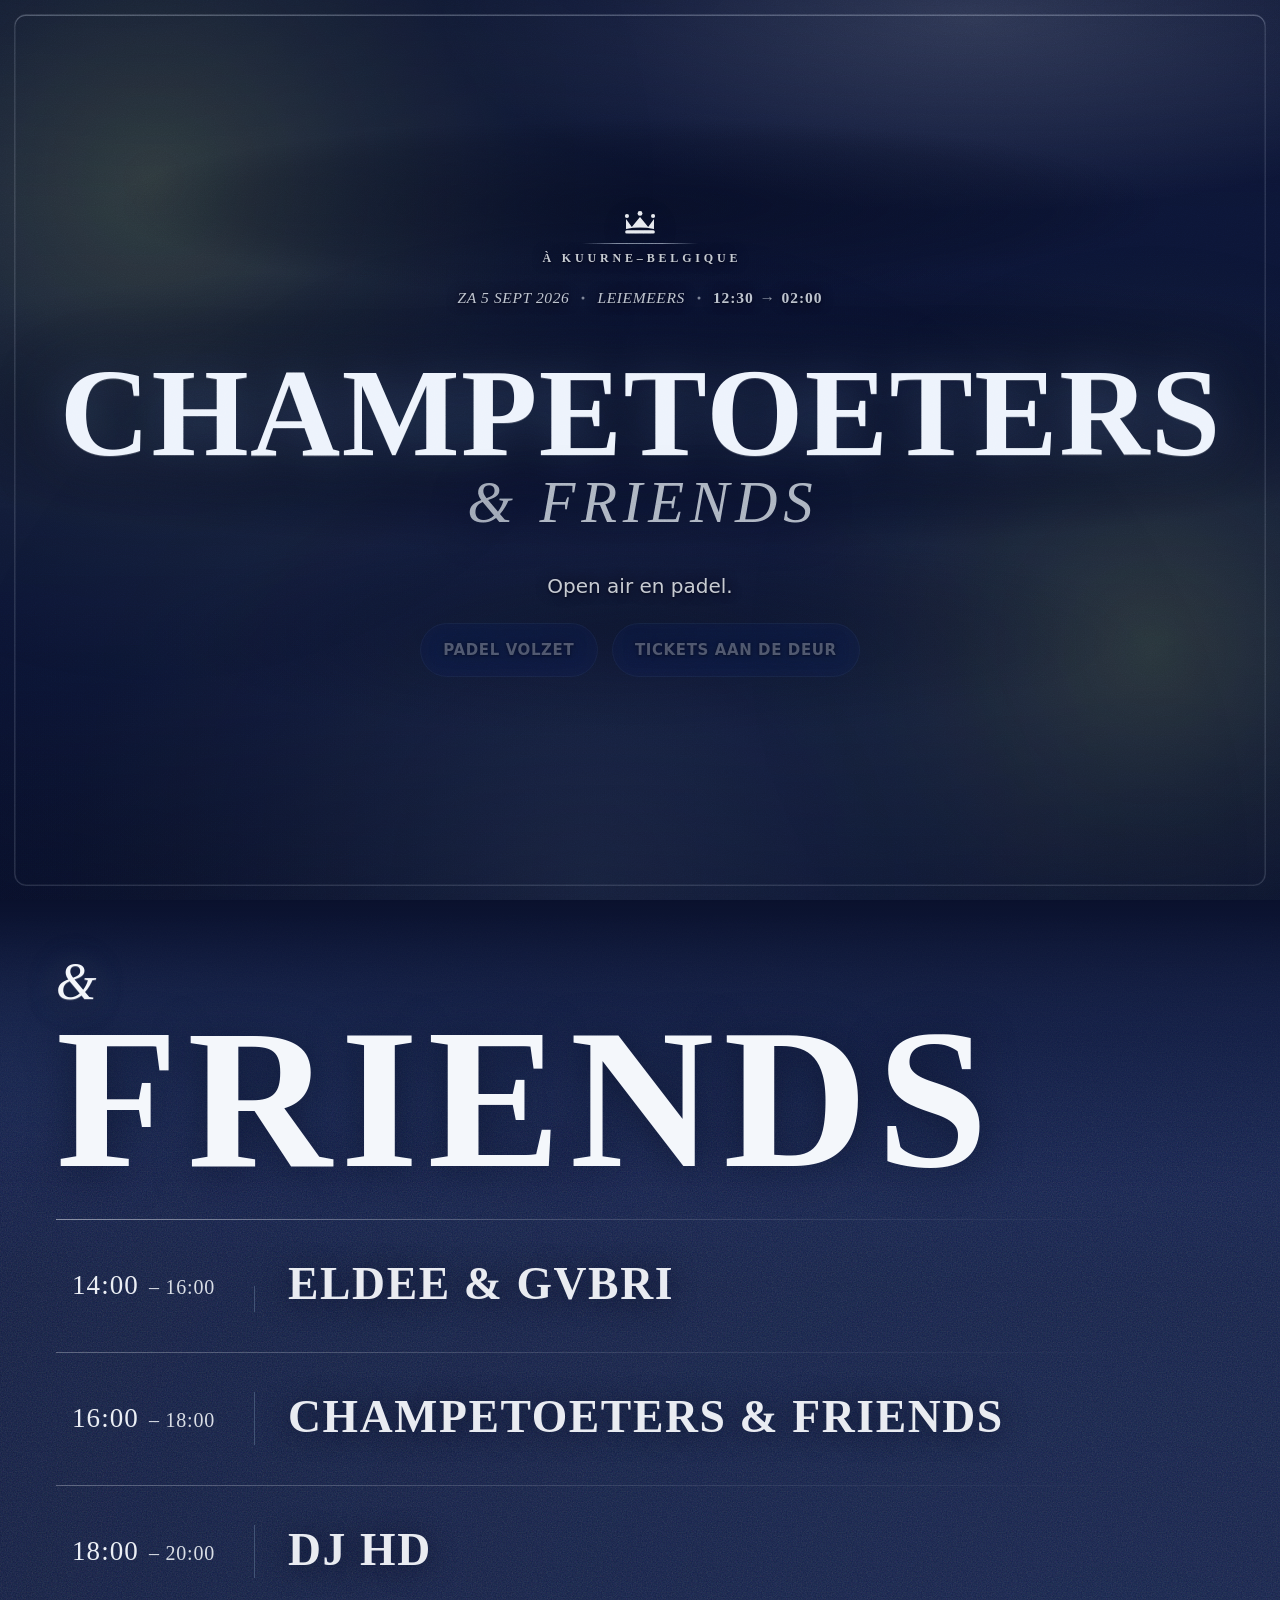
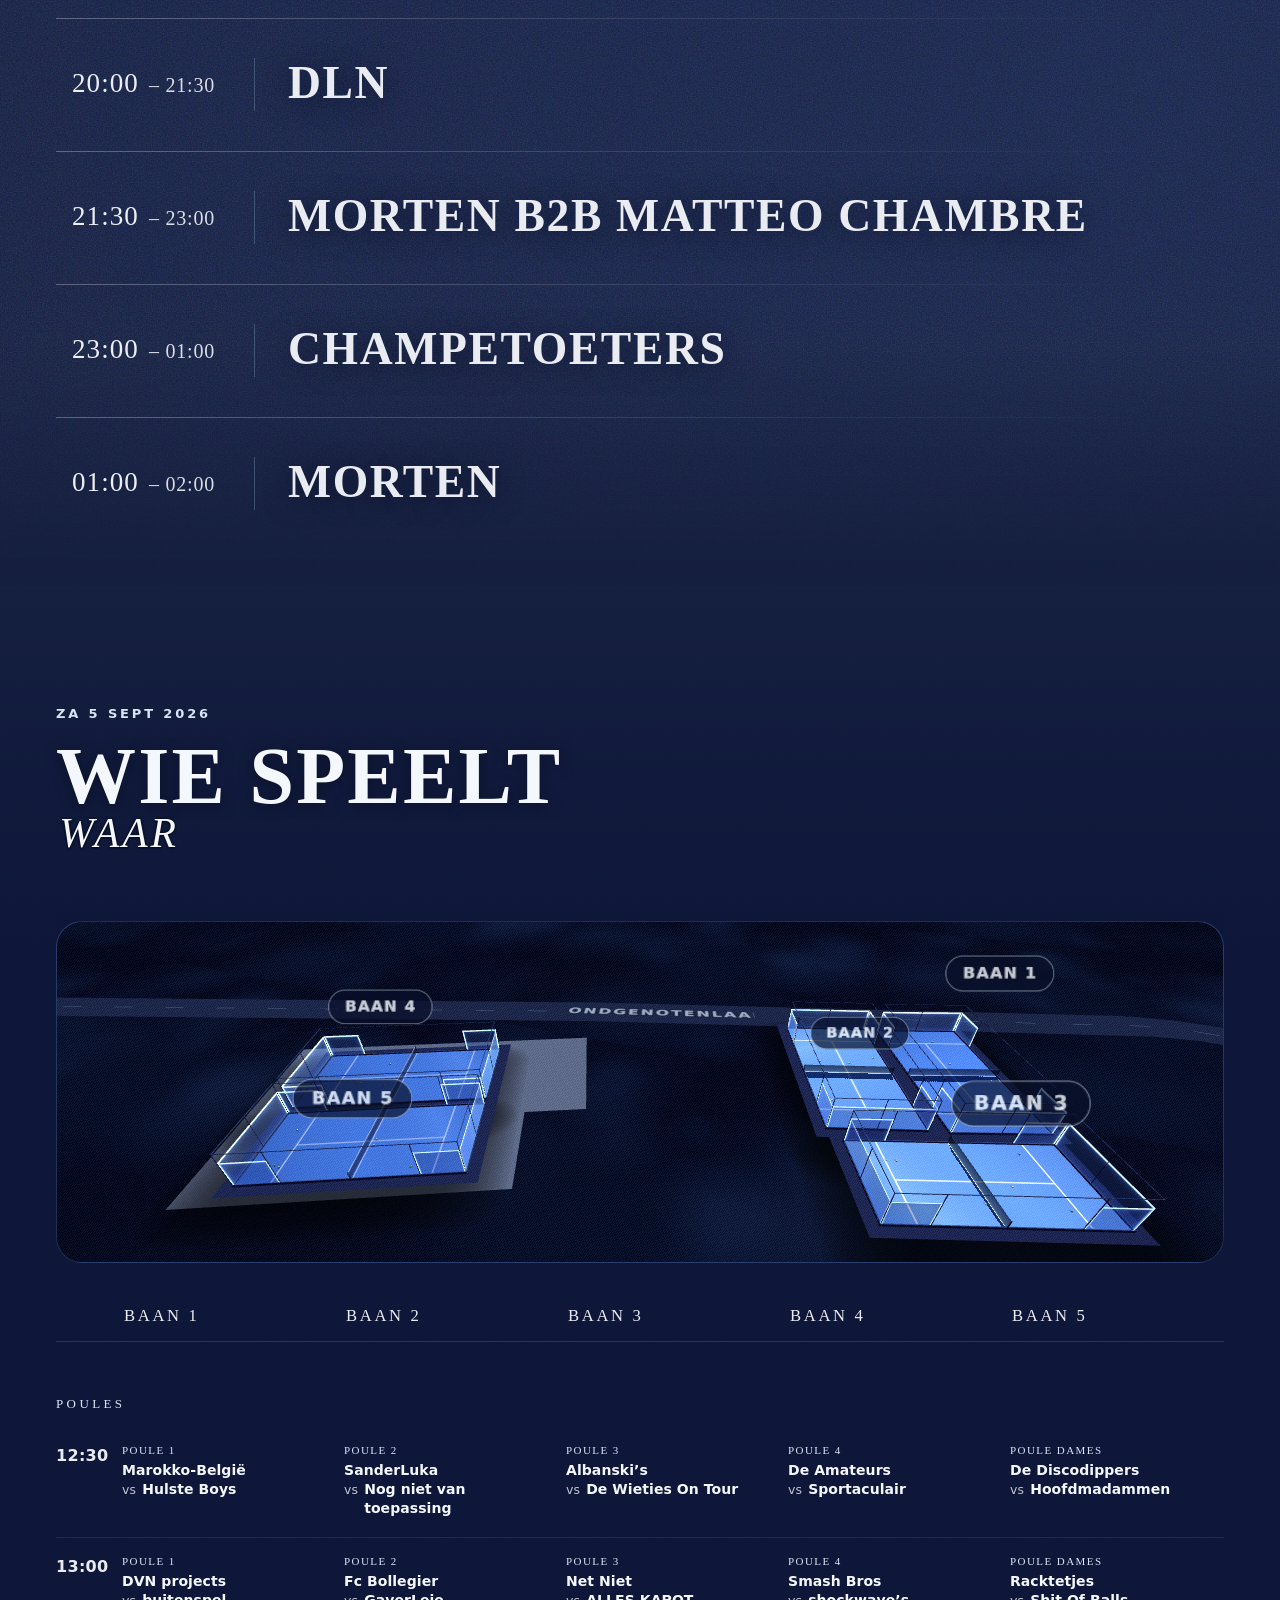
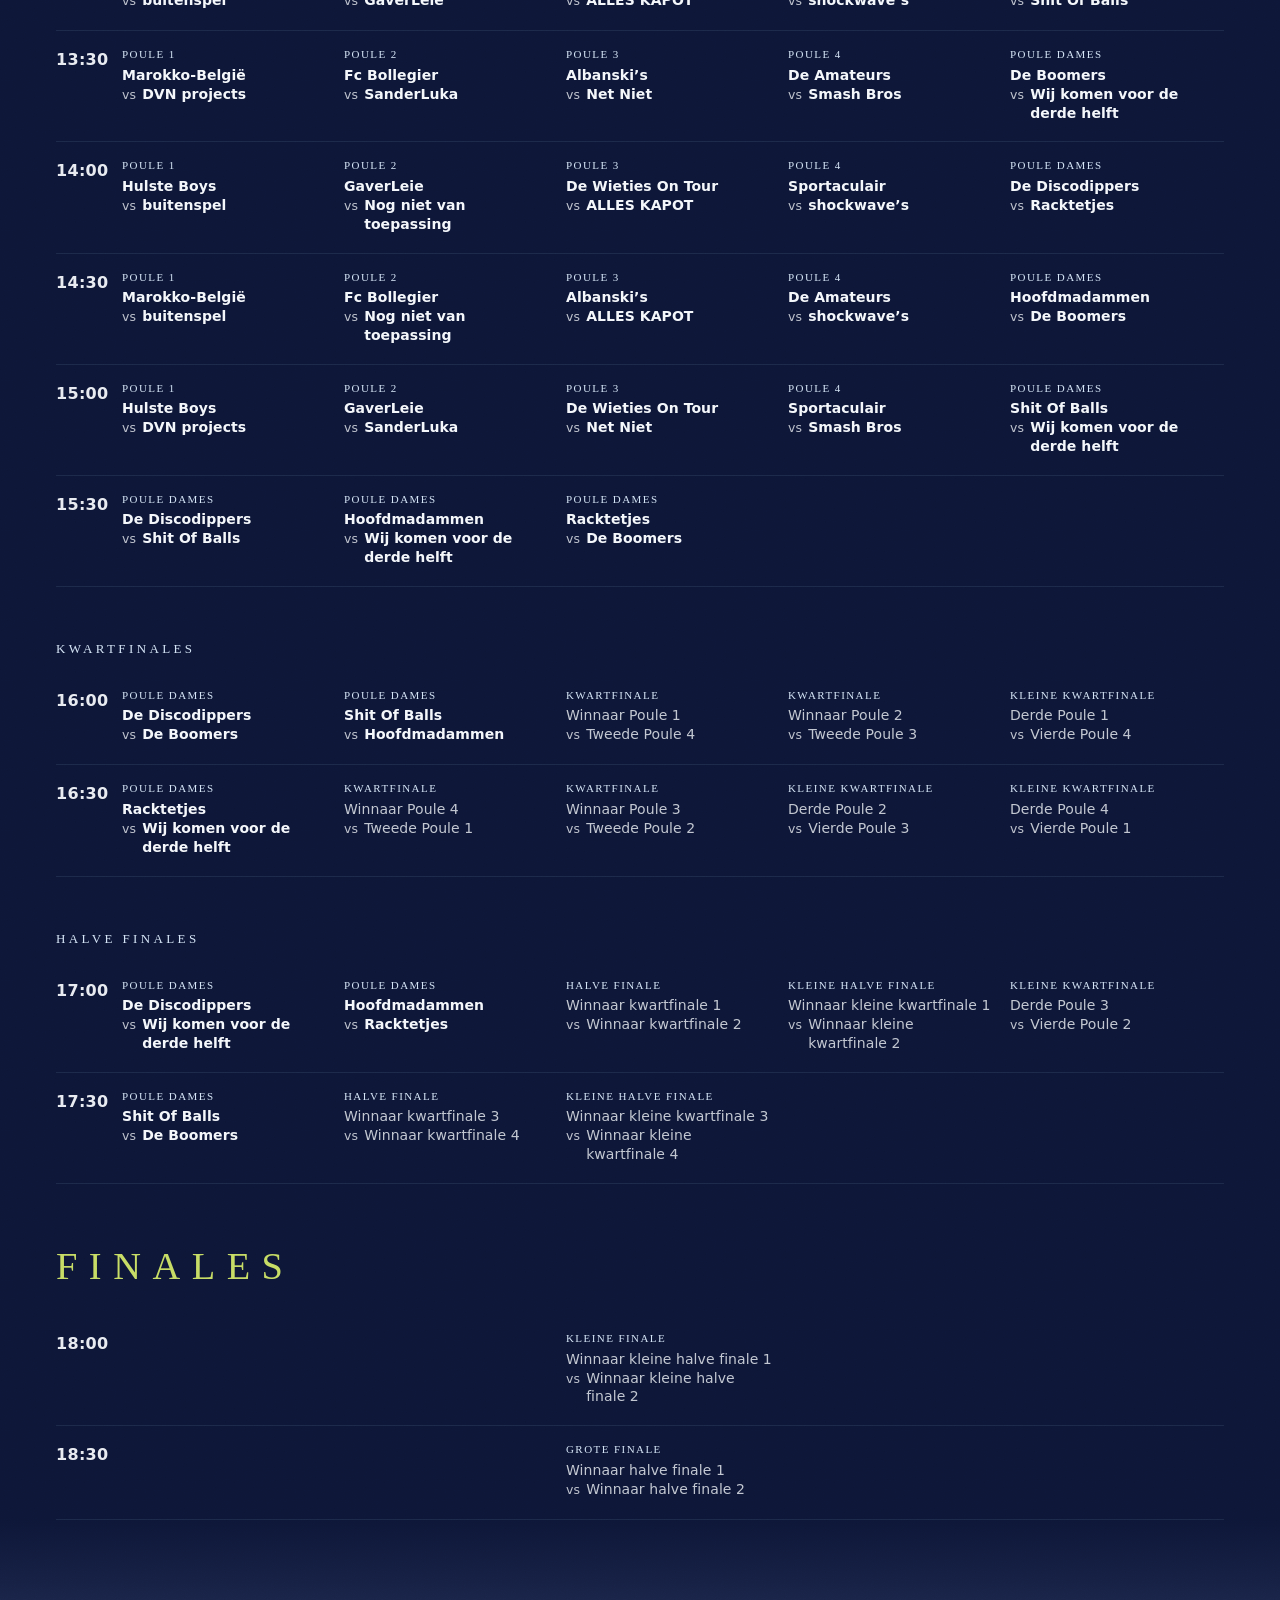
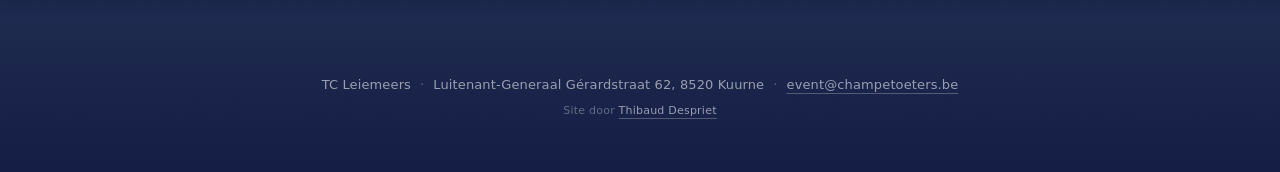
==== commit edc2d6b6: "loting ingevuld + online inschrijvingen sluiten om 11:30 De 22 teams uit de definitieve Excel staan " ====
--- a/index.html
+++ b/index.html
@@ -16,16 +16,16 @@
 <meta property="og:image:width" content="1200">
 <meta property="og:image:height" content="630">
 <meta name="twitter:card" content="summary_large_image">
-<link rel="icon" type="image/svg+xml" href="favicon.svg?v=1788337414">
-<link rel="apple-touch-icon" href="apple-touch-icon.png?v=1788337414">
-<link rel="stylesheet" href="css/tokens.css?v=1788337414">
-<link rel="stylesheet" href="css/base.css?v=1788337414">
-<link rel="stylesheet" href="css/glass.css?v=1788337414">
-<link rel="stylesheet" href="css/shell.css?v=1788337414">
-<link rel="stylesheet" href="css/hero.css?v=1788337414">
-<link rel="stylesheet" href="css/lineup.css?v=1788337414">
-<link rel="stylesheet" href="css/timetable.css?v=1788337414">
-<link rel="stylesheet" href="css/courts3d.css?v=1788337414">
+<link rel="icon" type="image/svg+xml" href="favicon.svg?v=1788542625">
+<link rel="apple-touch-icon" href="apple-touch-icon.png?v=1788542625">
+<link rel="stylesheet" href="css/tokens.css?v=1788542625">
+<link rel="stylesheet" href="css/base.css?v=1788542625">
+<link rel="stylesheet" href="css/glass.css?v=1788542625">
+<link rel="stylesheet" href="css/shell.css?v=1788542625">
+<link rel="stylesheet" href="css/hero.css?v=1788542625">
+<link rel="stylesheet" href="css/lineup.css?v=1788542625">
+<link rel="stylesheet" href="css/timetable.css?v=1788542625">
+<link rel="stylesheet" href="css/courts3d.css?v=1788542625">
 </head>
 <body>
 <svg class="glass-defs" aria-hidden="true" focusable="false" width="0" height="0"
@@ -123,7 +123,7 @@
   </footer>
 
   <!-- Integration seam. Must load BEFORE app.js so sections can read it. -->
-  <script src="js/config.js?v=1788337414"></script>
+  <script src="js/config.js?v=1788542625"></script>
   <script>
     /* The contact address has one home: config.js. The markup above carries the
        same value so the line is never empty if this never runs. */
@@ -136,8 +136,8 @@
   <!-- Live layer: the bracket resolver and the state/clock helper. Classic
        scripts, so they run before the deferred module below — both the
        timetable and the lineup read them during init. -->
-  <script src="js/bracket.js?v=1788337414"></script>
-  <script src="js/livedata.js?v=1788337414"></script>
-  <script type="module" src="js/app.js?v=1788337414"></script>
+  <script src="js/bracket.js?v=1788542625"></script>
+  <script src="js/livedata.js?v=1788542625"></script>
+  <script type="module" src="js/app.js?v=1788542625"></script>
 </body>
 </html>
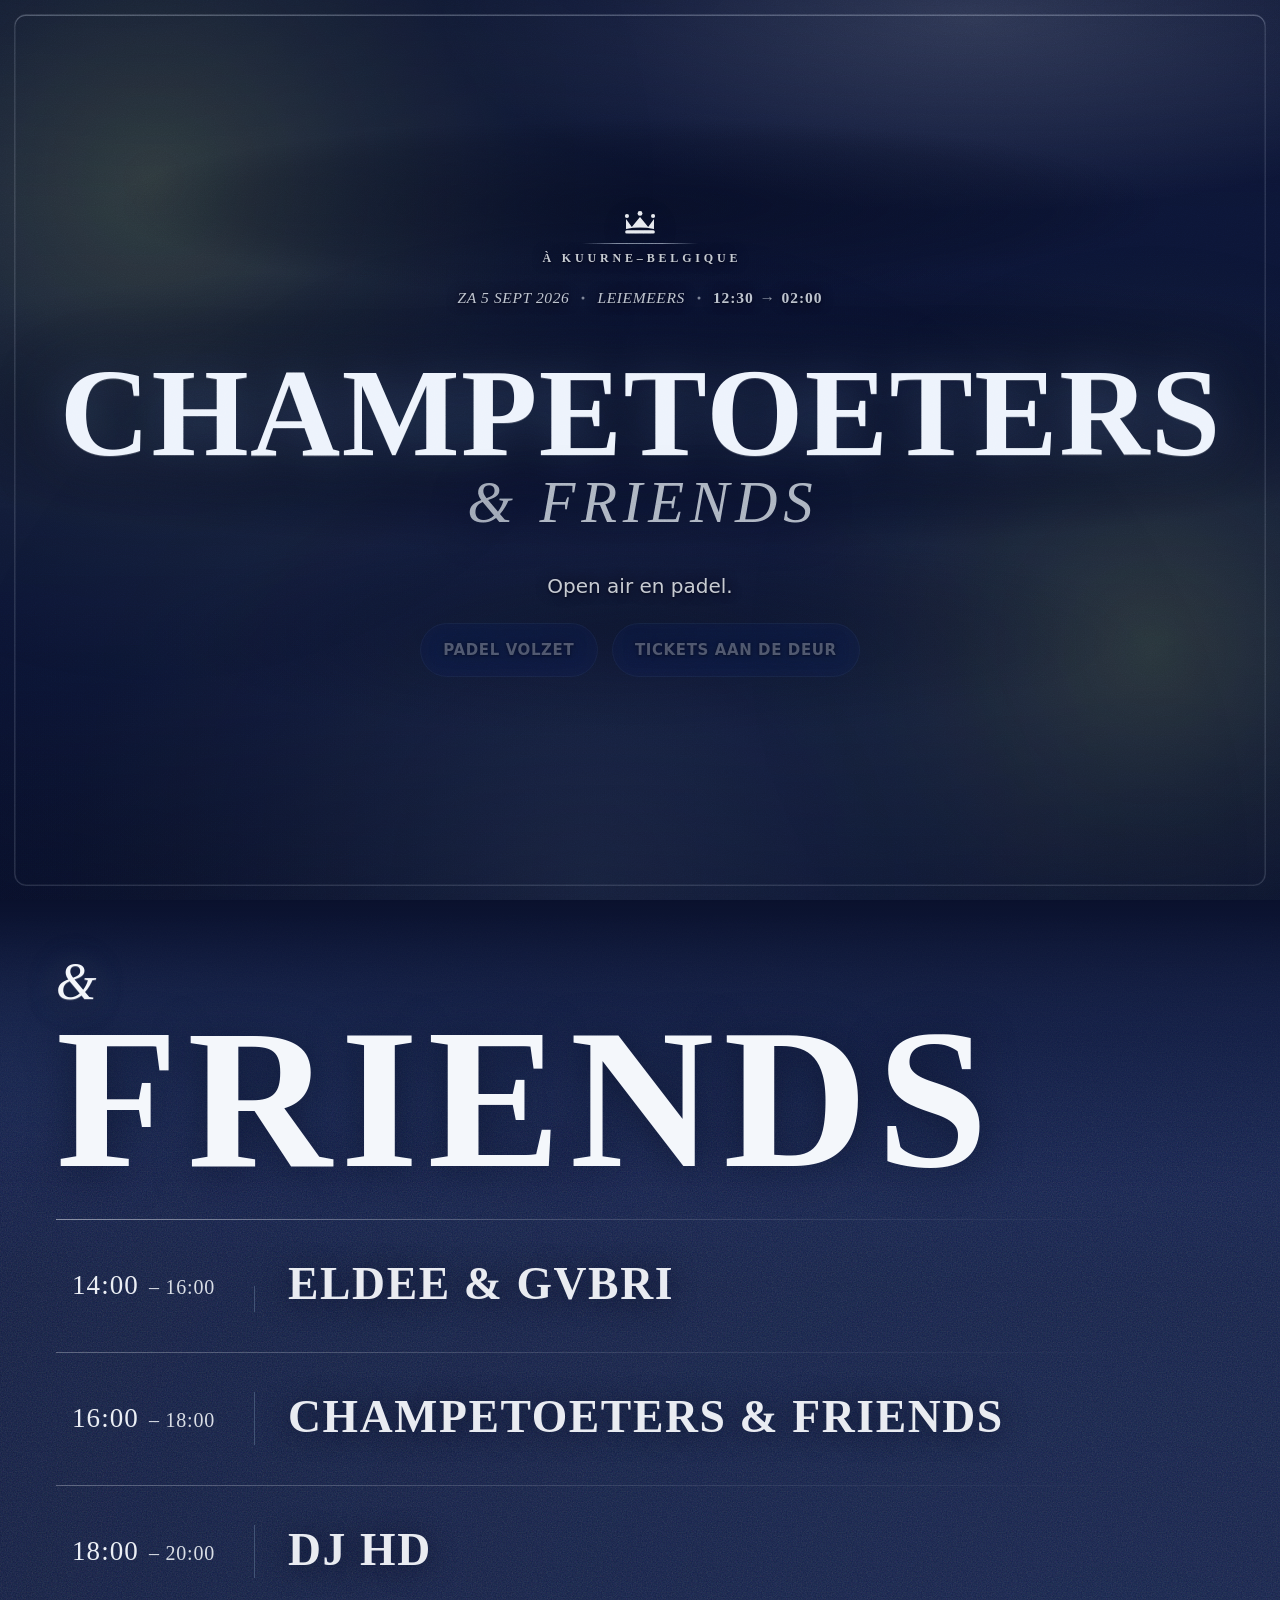
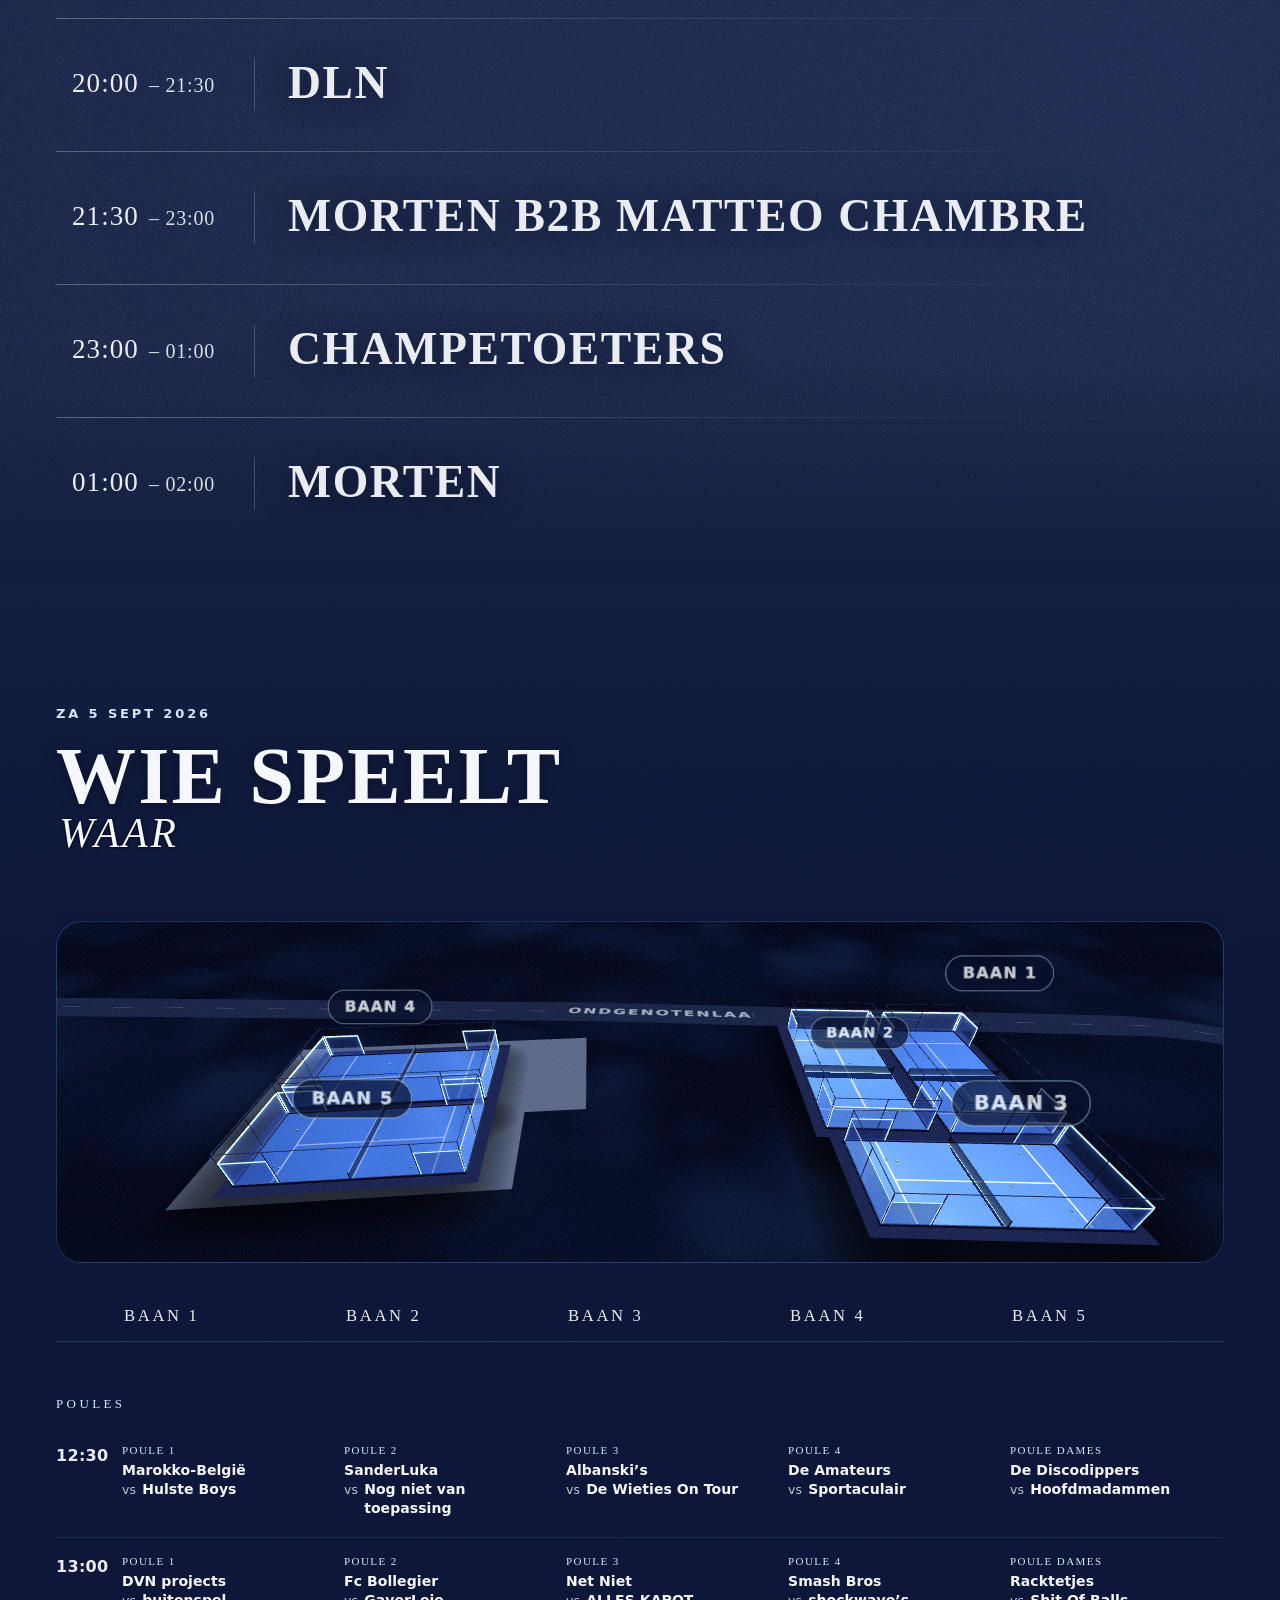
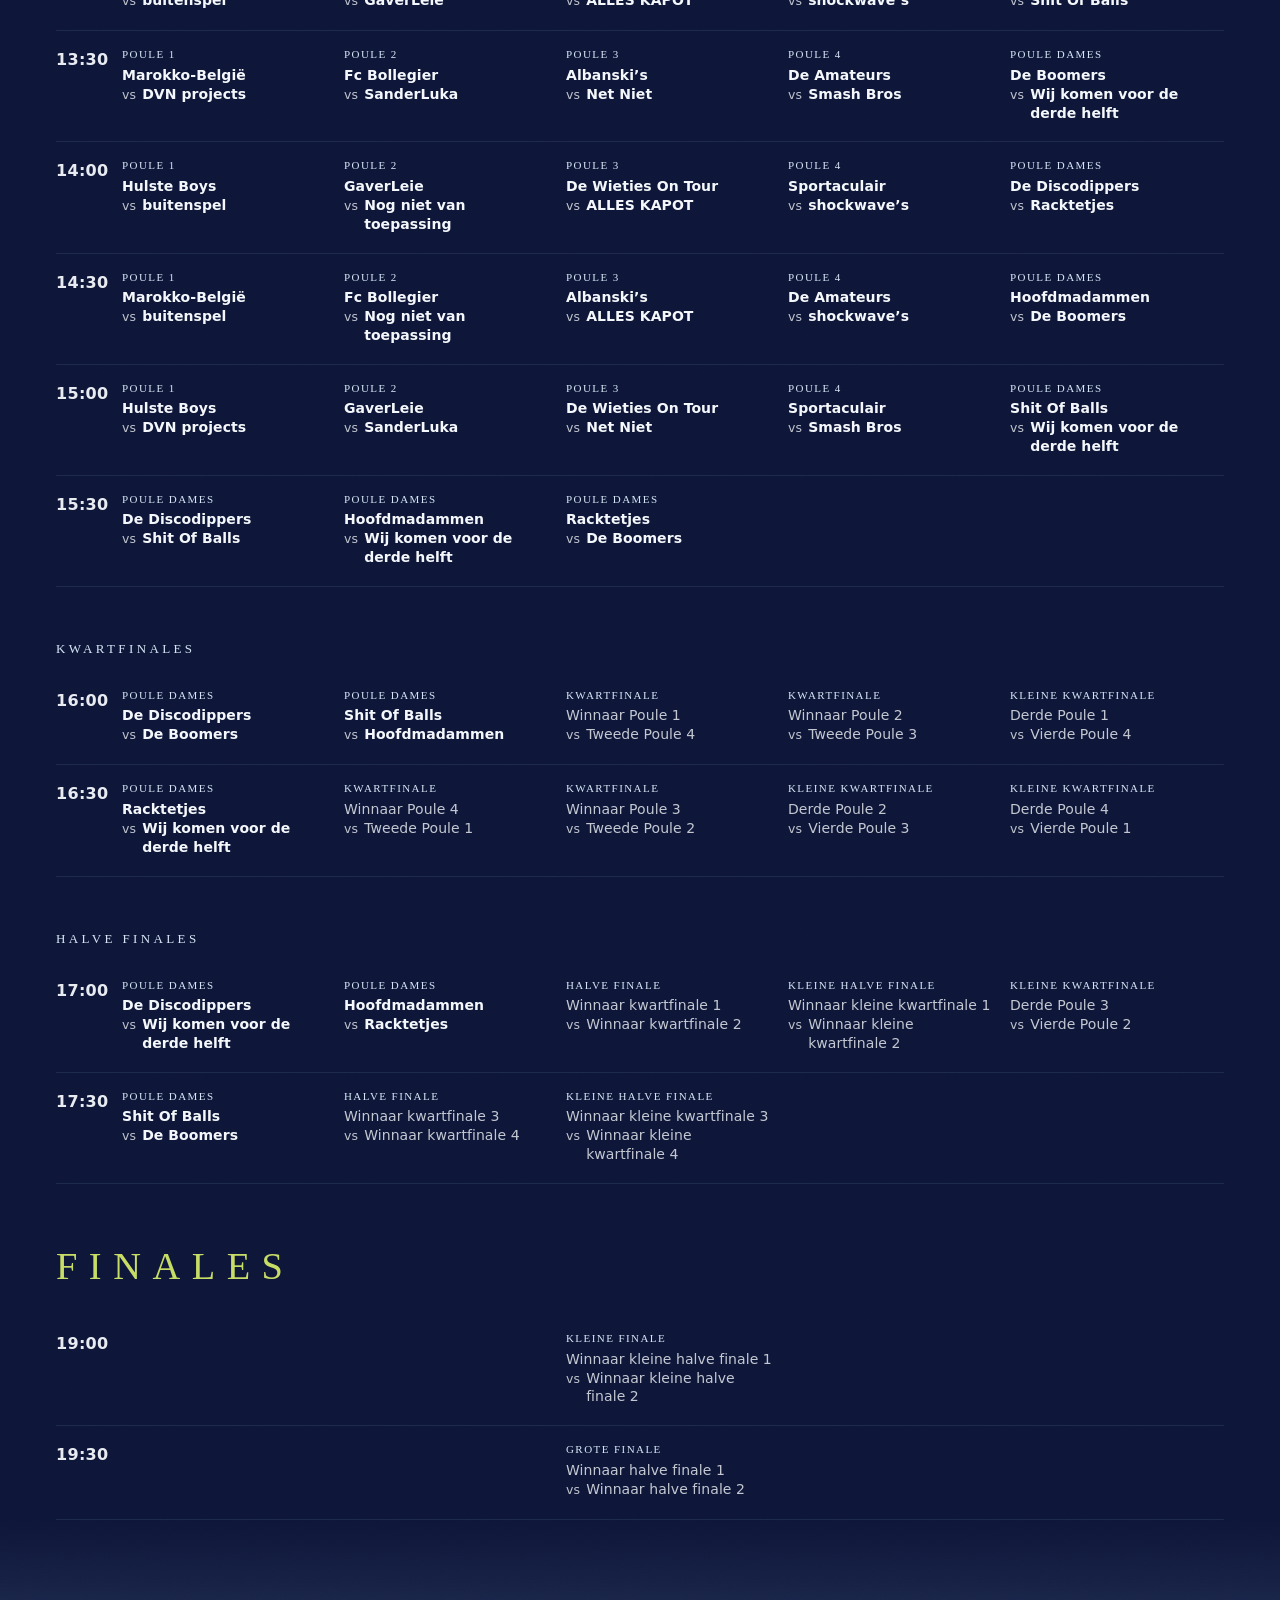
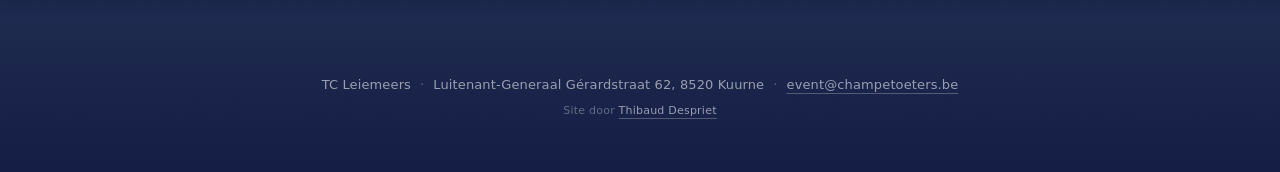
==== commit d8a71cfb: "finales: kleine om 19:00, grote om 19:30 op Baan 3 De Excel liet beide finale-uren open ("valt nog t" ====
--- a/index.html
+++ b/index.html
@@ -16,16 +16,16 @@
 <meta property="og:image:width" content="1200">
 <meta property="og:image:height" content="630">
 <meta name="twitter:card" content="summary_large_image">
-<link rel="icon" type="image/svg+xml" href="favicon.svg?v=1788542625">
-<link rel="apple-touch-icon" href="apple-touch-icon.png?v=1788542625">
-<link rel="stylesheet" href="css/tokens.css?v=1788542625">
-<link rel="stylesheet" href="css/base.css?v=1788542625">
-<link rel="stylesheet" href="css/glass.css?v=1788542625">
-<link rel="stylesheet" href="css/shell.css?v=1788542625">
-<link rel="stylesheet" href="css/hero.css?v=1788542625">
-<link rel="stylesheet" href="css/lineup.css?v=1788542625">
-<link rel="stylesheet" href="css/timetable.css?v=1788542625">
-<link rel="stylesheet" href="css/courts3d.css?v=1788542625">
+<link rel="icon" type="image/svg+xml" href="favicon.svg?v=1788549404">
+<link rel="apple-touch-icon" href="apple-touch-icon.png?v=1788549404">
+<link rel="stylesheet" href="css/tokens.css?v=1788549404">
+<link rel="stylesheet" href="css/base.css?v=1788549404">
+<link rel="stylesheet" href="css/glass.css?v=1788549404">
+<link rel="stylesheet" href="css/shell.css?v=1788549404">
+<link rel="stylesheet" href="css/hero.css?v=1788549404">
+<link rel="stylesheet" href="css/lineup.css?v=1788549404">
+<link rel="stylesheet" href="css/timetable.css?v=1788549404">
+<link rel="stylesheet" href="css/courts3d.css?v=1788549404">
 </head>
 <body>
 <svg class="glass-defs" aria-hidden="true" focusable="false" width="0" height="0"
@@ -123,7 +123,7 @@
   </footer>
 
   <!-- Integration seam. Must load BEFORE app.js so sections can read it. -->
-  <script src="js/config.js?v=1788542625"></script>
+  <script src="js/config.js?v=1788549404"></script>
   <script>
     /* The contact address has one home: config.js. The markup above carries the
        same value so the line is never empty if this never runs. */
@@ -136,8 +136,8 @@
   <!-- Live layer: the bracket resolver and the state/clock helper. Classic
        scripts, so they run before the deferred module below — both the
        timetable and the lineup read them during init. -->
-  <script src="js/bracket.js?v=1788542625"></script>
-  <script src="js/livedata.js?v=1788542625"></script>
-  <script type="module" src="js/app.js?v=1788542625"></script>
+  <script src="js/bracket.js?v=1788549404"></script>
+  <script src="js/livedata.js?v=1788549404"></script>
+  <script type="module" src="js/app.js?v=1788549404"></script>
 </body>
 </html>
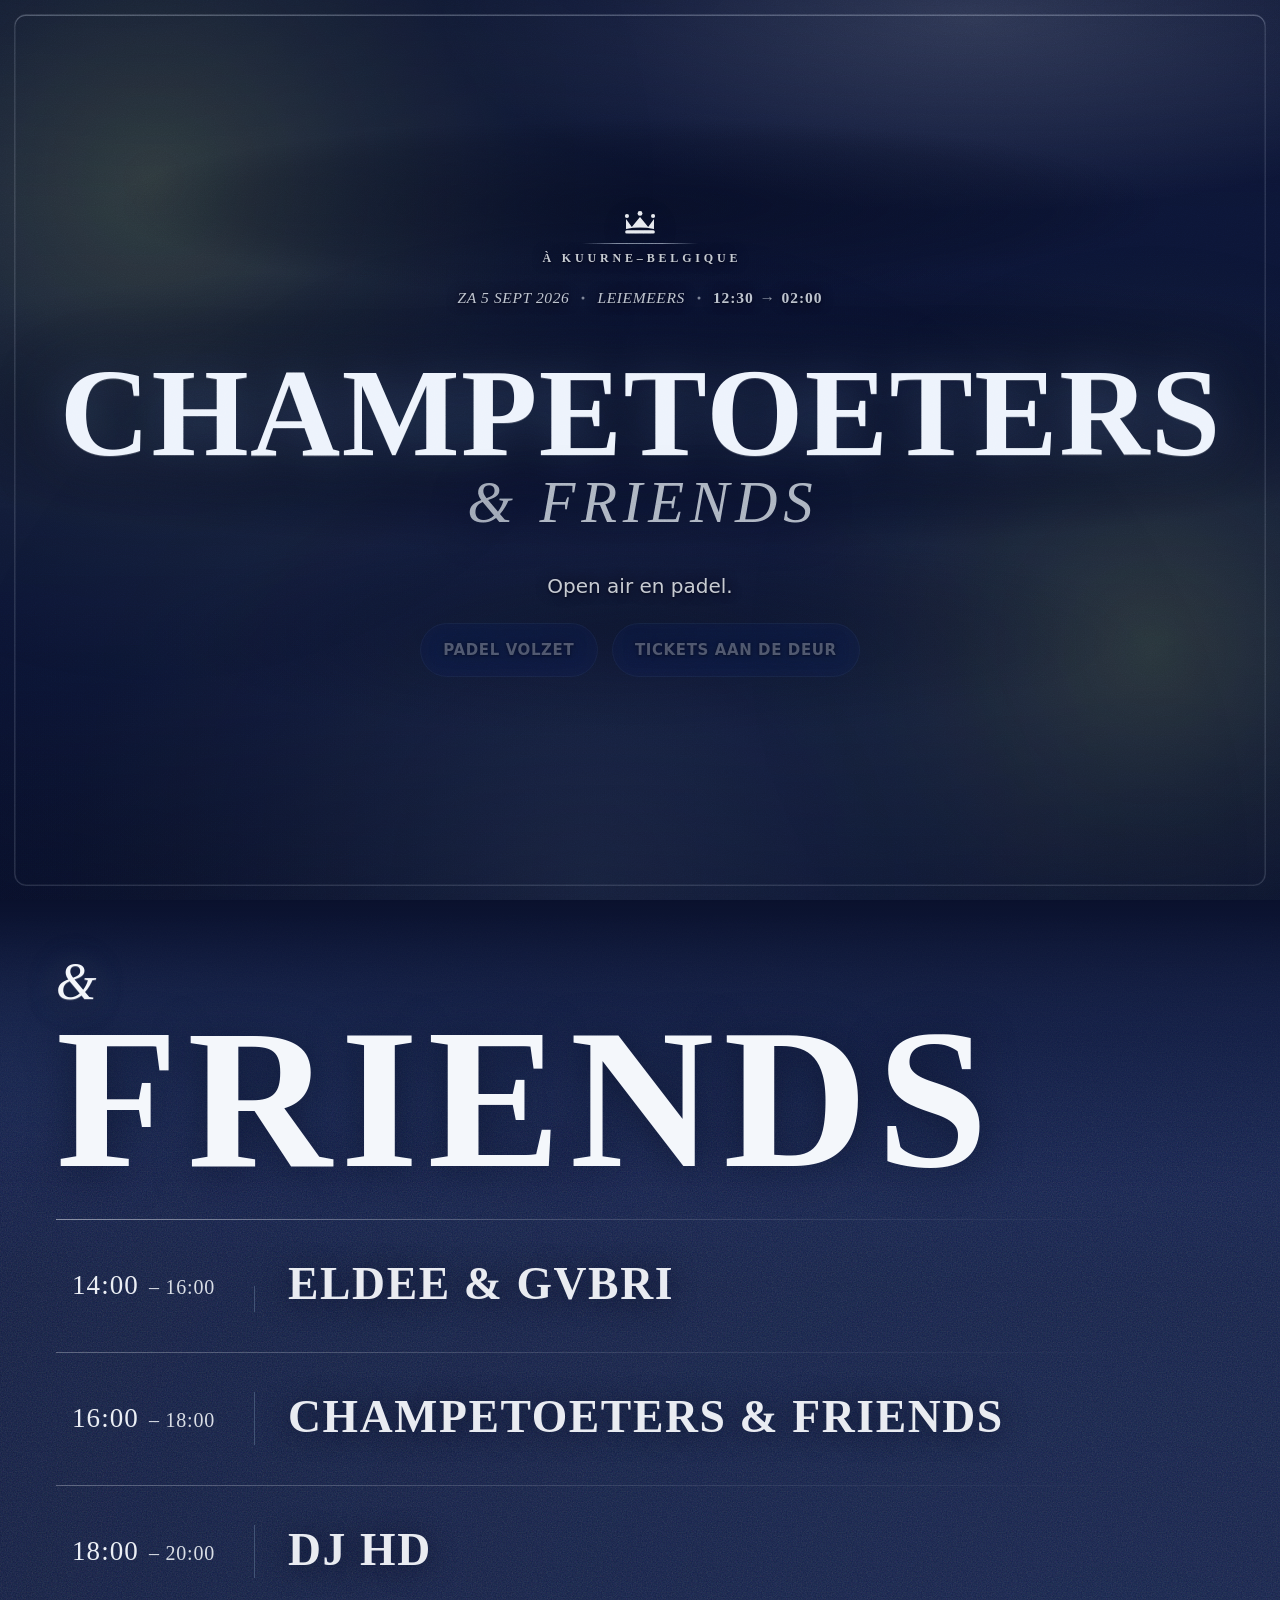
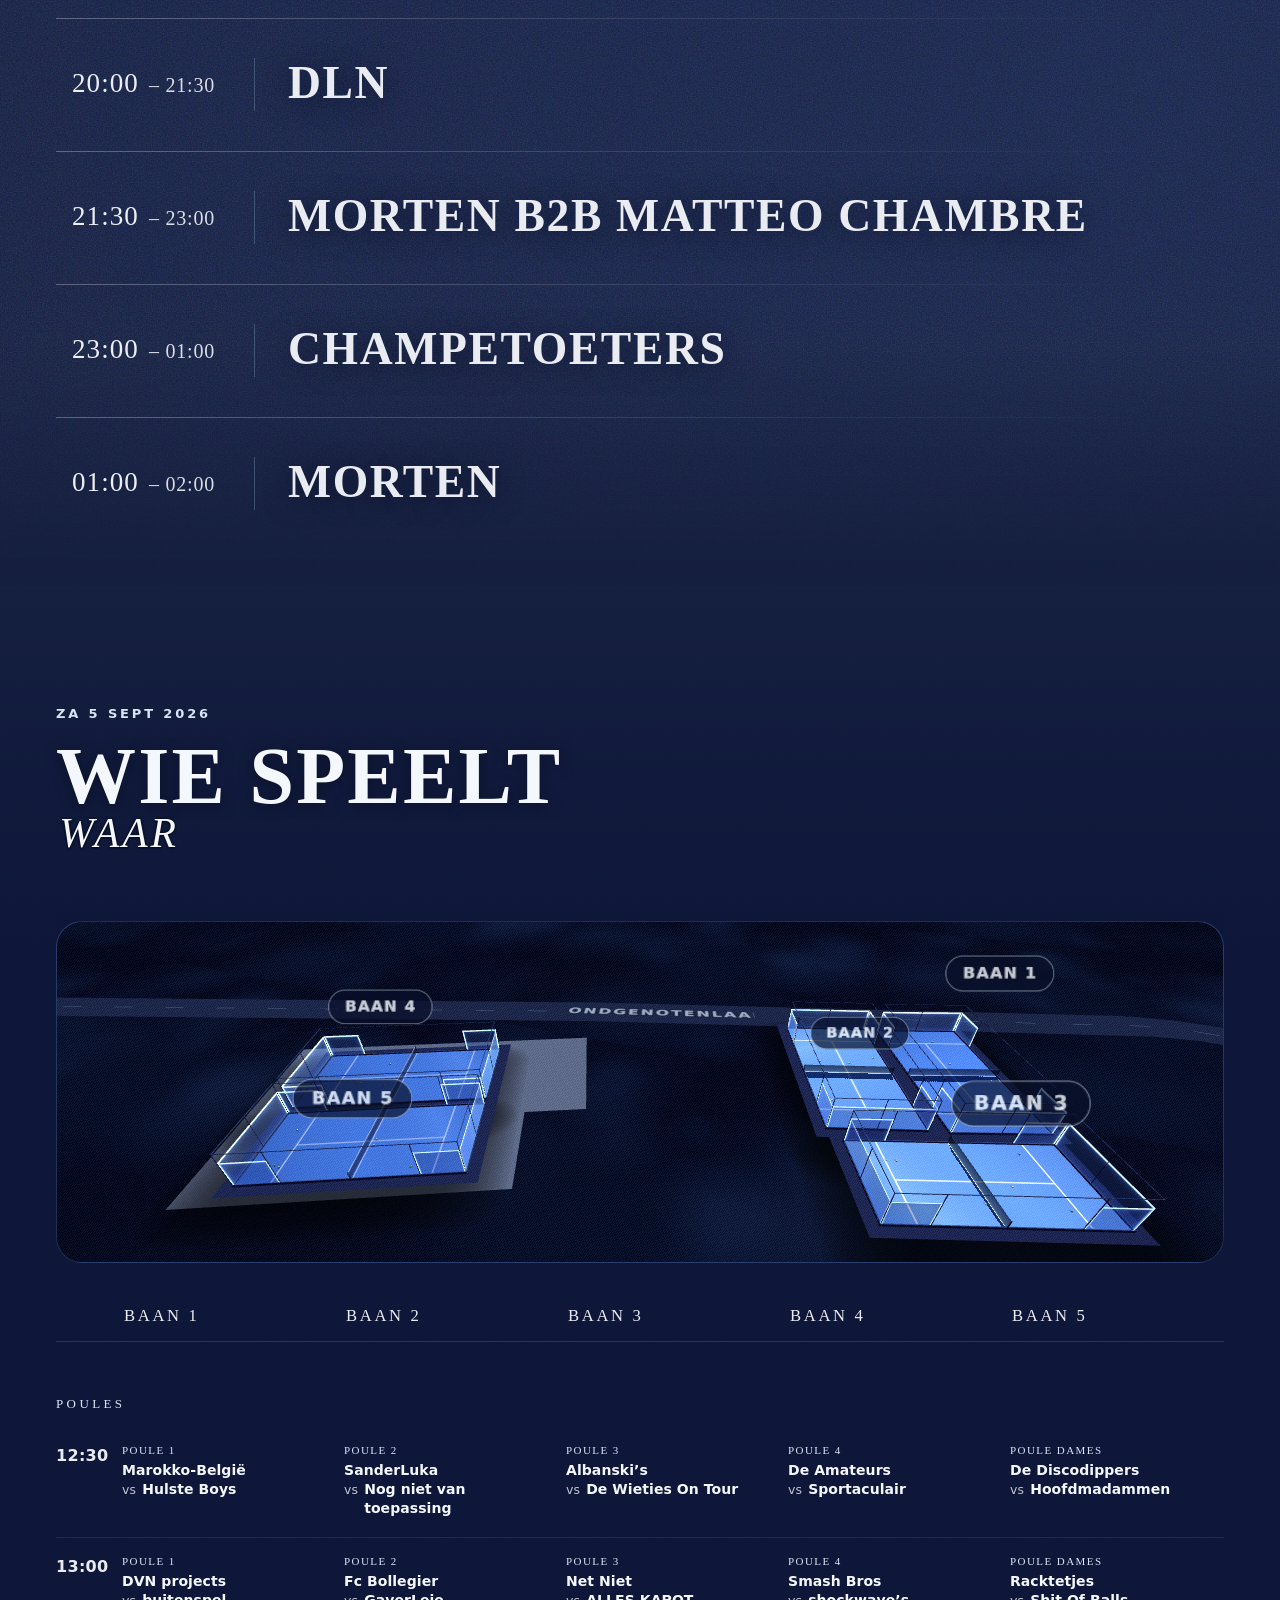
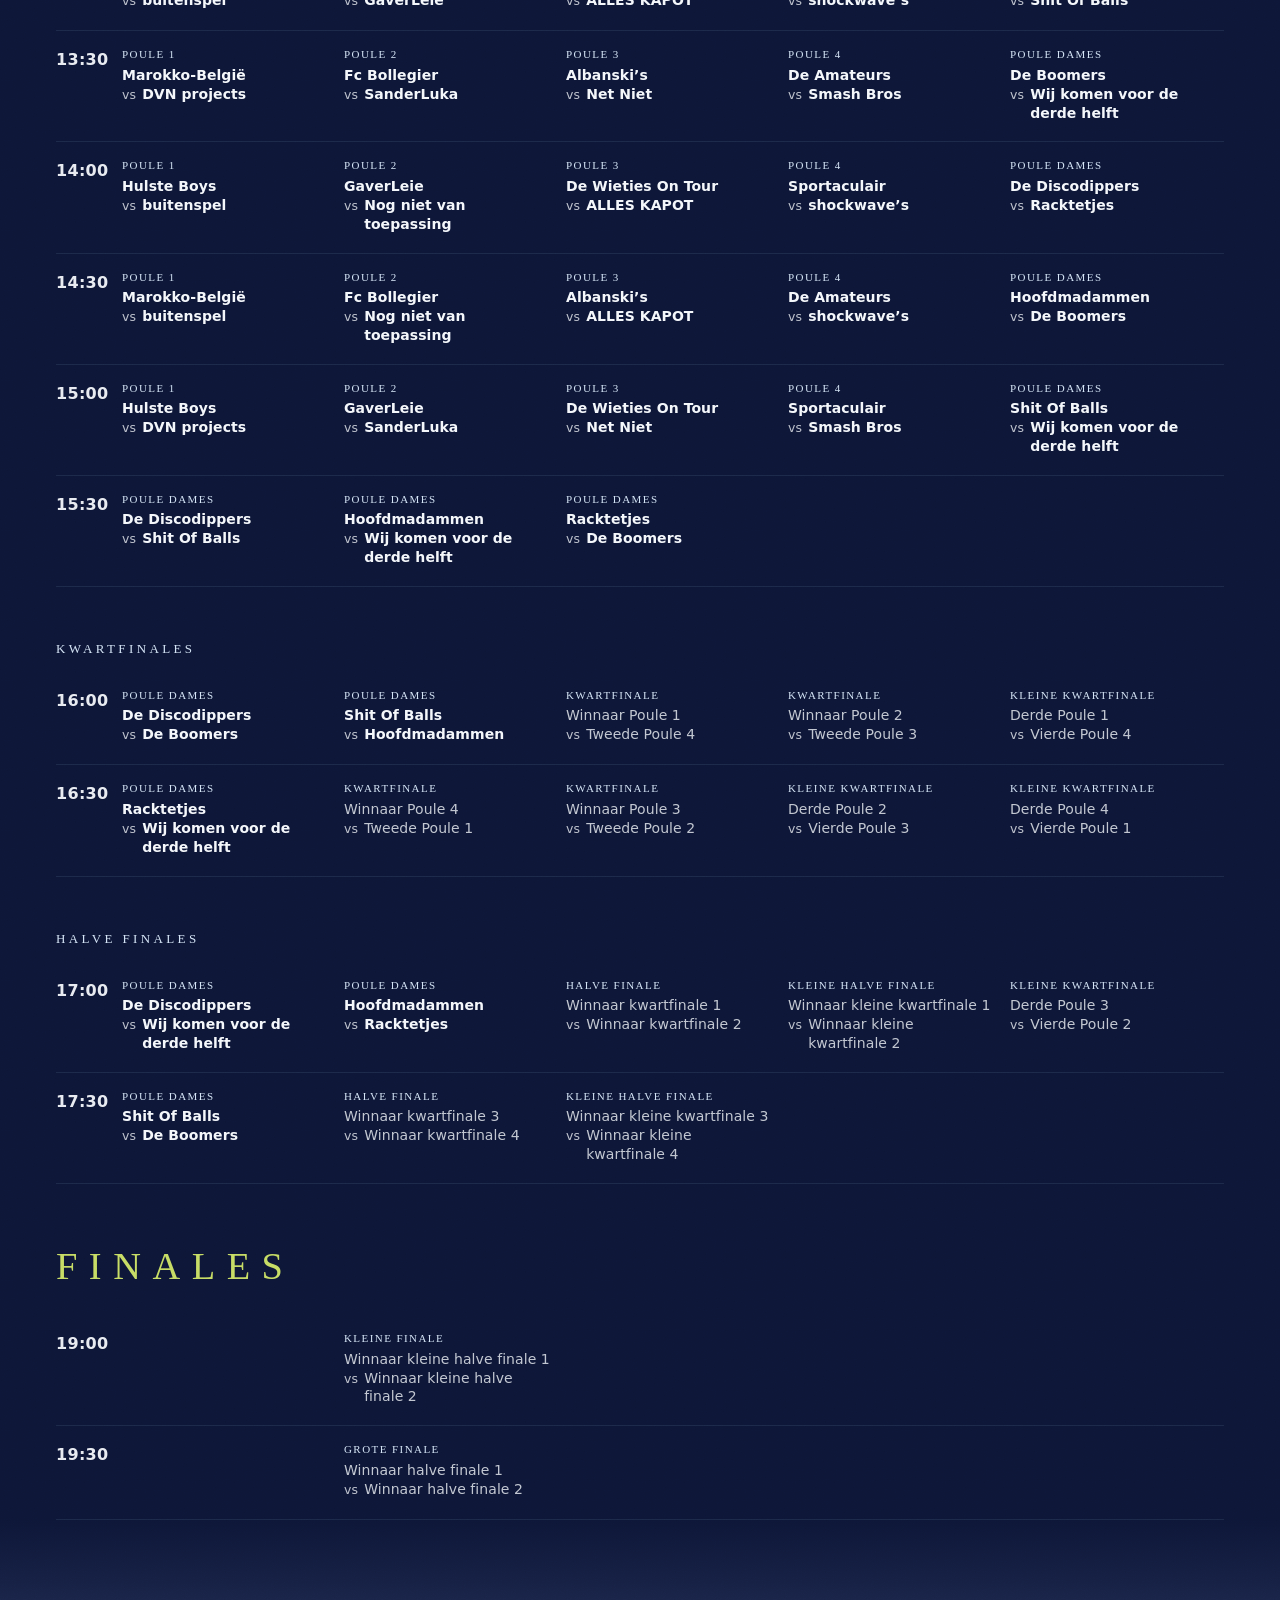
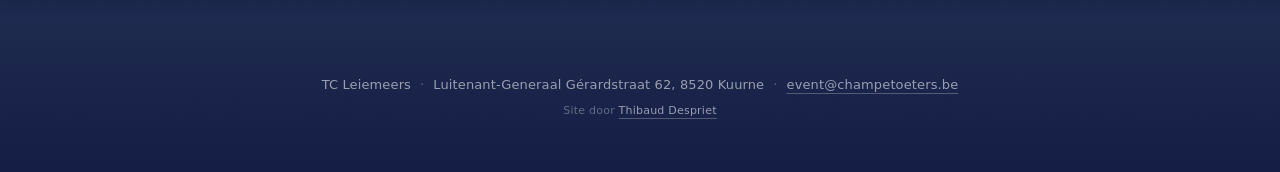
==== commit 5e4f86df: "finales: kleine en grote finale op Baan 2 in plaats van Baan 3 Co-Authored-By: Claude Opus 5 (1M con" ====
--- a/index.html
+++ b/index.html
@@ -16,16 +16,16 @@
 <meta property="og:image:width" content="1200">
 <meta property="og:image:height" content="630">
 <meta name="twitter:card" content="summary_large_image">
-<link rel="icon" type="image/svg+xml" href="favicon.svg?v=1788549404">
-<link rel="apple-touch-icon" href="apple-touch-icon.png?v=1788549404">
-<link rel="stylesheet" href="css/tokens.css?v=1788549404">
-<link rel="stylesheet" href="css/base.css?v=1788549404">
-<link rel="stylesheet" href="css/glass.css?v=1788549404">
-<link rel="stylesheet" href="css/shell.css?v=1788549404">
-<link rel="stylesheet" href="css/hero.css?v=1788549404">
-<link rel="stylesheet" href="css/lineup.css?v=1788549404">
-<link rel="stylesheet" href="css/timetable.css?v=1788549404">
-<link rel="stylesheet" href="css/courts3d.css?v=1788549404">
+<link rel="icon" type="image/svg+xml" href="favicon.svg?v=1788622246">
+<link rel="apple-touch-icon" href="apple-touch-icon.png?v=1788622246">
+<link rel="stylesheet" href="css/tokens.css?v=1788622246">
+<link rel="stylesheet" href="css/base.css?v=1788622246">
+<link rel="stylesheet" href="css/glass.css?v=1788622246">
+<link rel="stylesheet" href="css/shell.css?v=1788622246">
+<link rel="stylesheet" href="css/hero.css?v=1788622246">
+<link rel="stylesheet" href="css/lineup.css?v=1788622246">
+<link rel="stylesheet" href="css/timetable.css?v=1788622246">
+<link rel="stylesheet" href="css/courts3d.css?v=1788622246">
 </head>
 <body>
 <svg class="glass-defs" aria-hidden="true" focusable="false" width="0" height="0"
@@ -123,7 +123,7 @@
   </footer>
 
   <!-- Integration seam. Must load BEFORE app.js so sections can read it. -->
-  <script src="js/config.js?v=1788549404"></script>
+  <script src="js/config.js?v=1788622246"></script>
   <script>
     /* The contact address has one home: config.js. The markup above carries the
        same value so the line is never empty if this never runs. */
@@ -136,8 +136,8 @@
   <!-- Live layer: the bracket resolver and the state/clock helper. Classic
        scripts, so they run before the deferred module below — both the
        timetable and the lineup read them during init. -->
-  <script src="js/bracket.js?v=1788549404"></script>
-  <script src="js/livedata.js?v=1788549404"></script>
-  <script type="module" src="js/app.js?v=1788549404"></script>
+  <script src="js/bracket.js?v=1788622246"></script>
+  <script src="js/livedata.js?v=1788622246"></script>
+  <script type="module" src="js/app.js?v=1788622246"></script>
 </body>
 </html>
